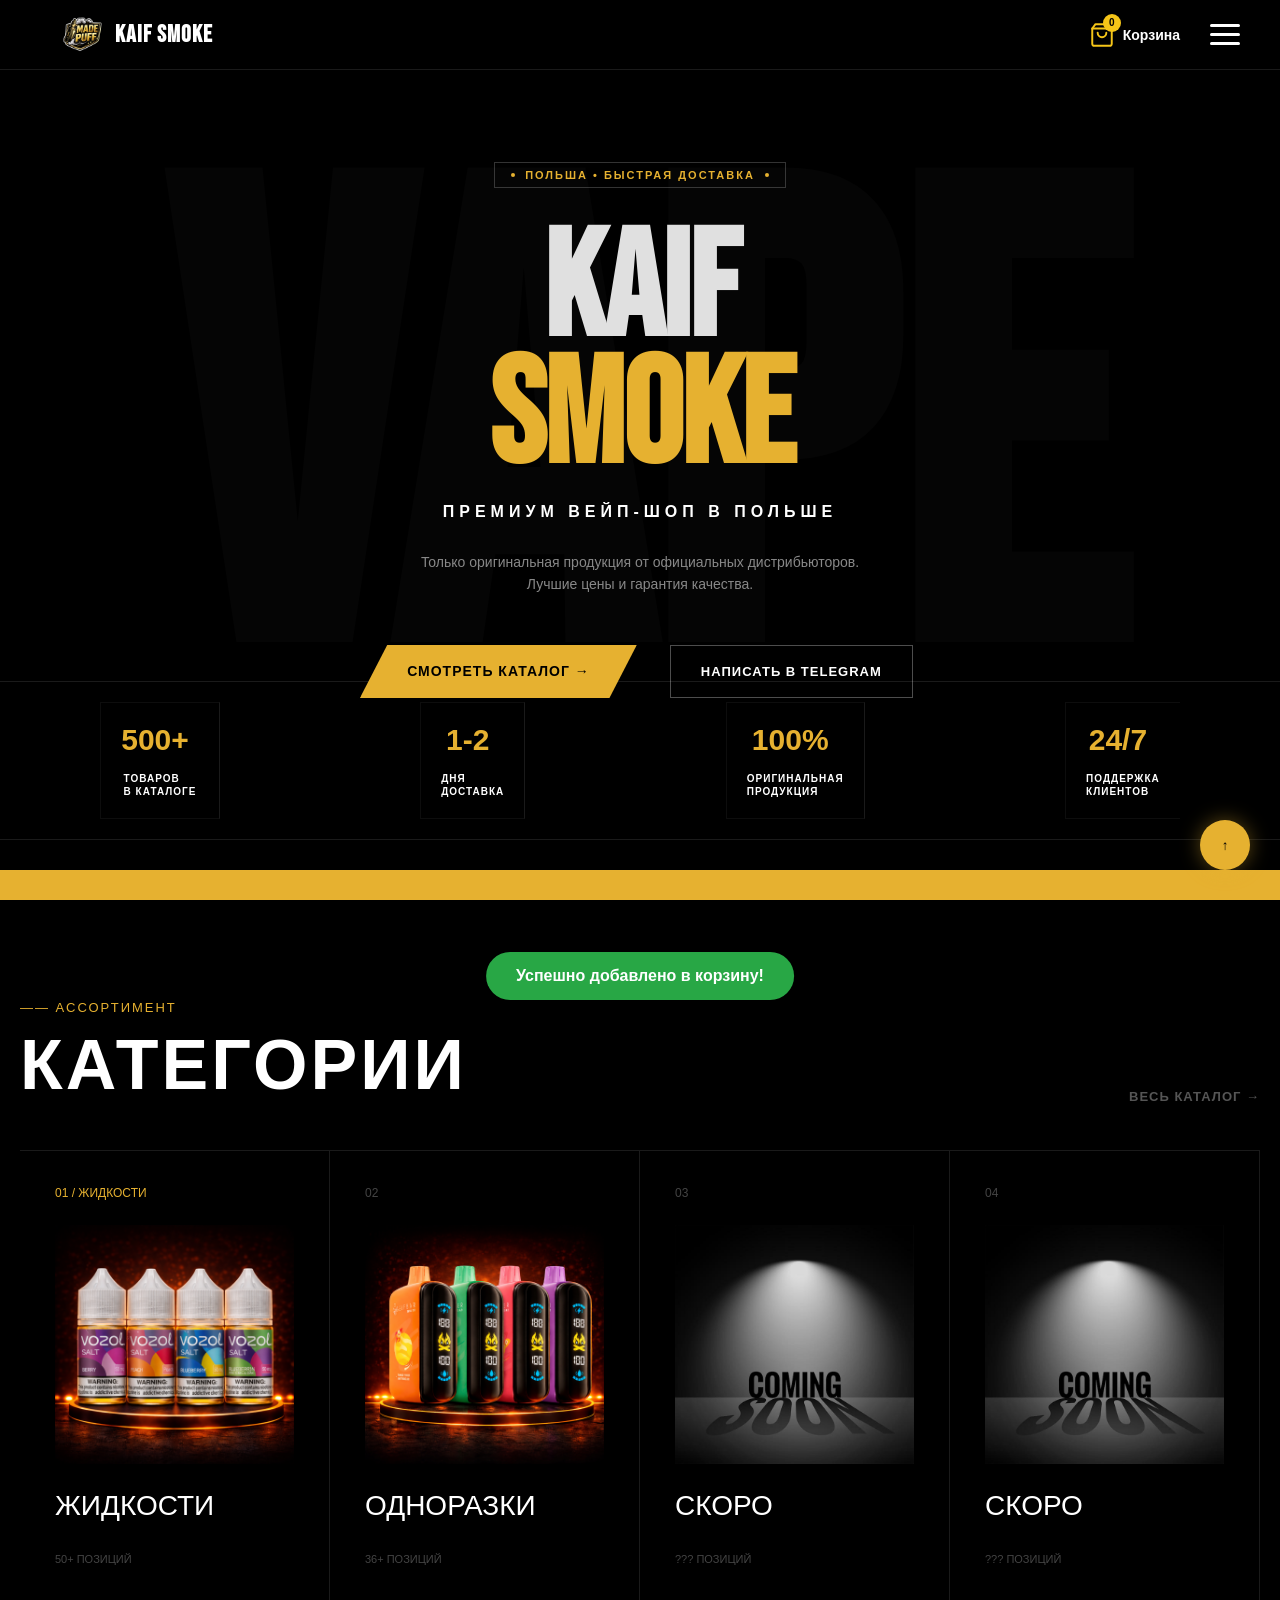
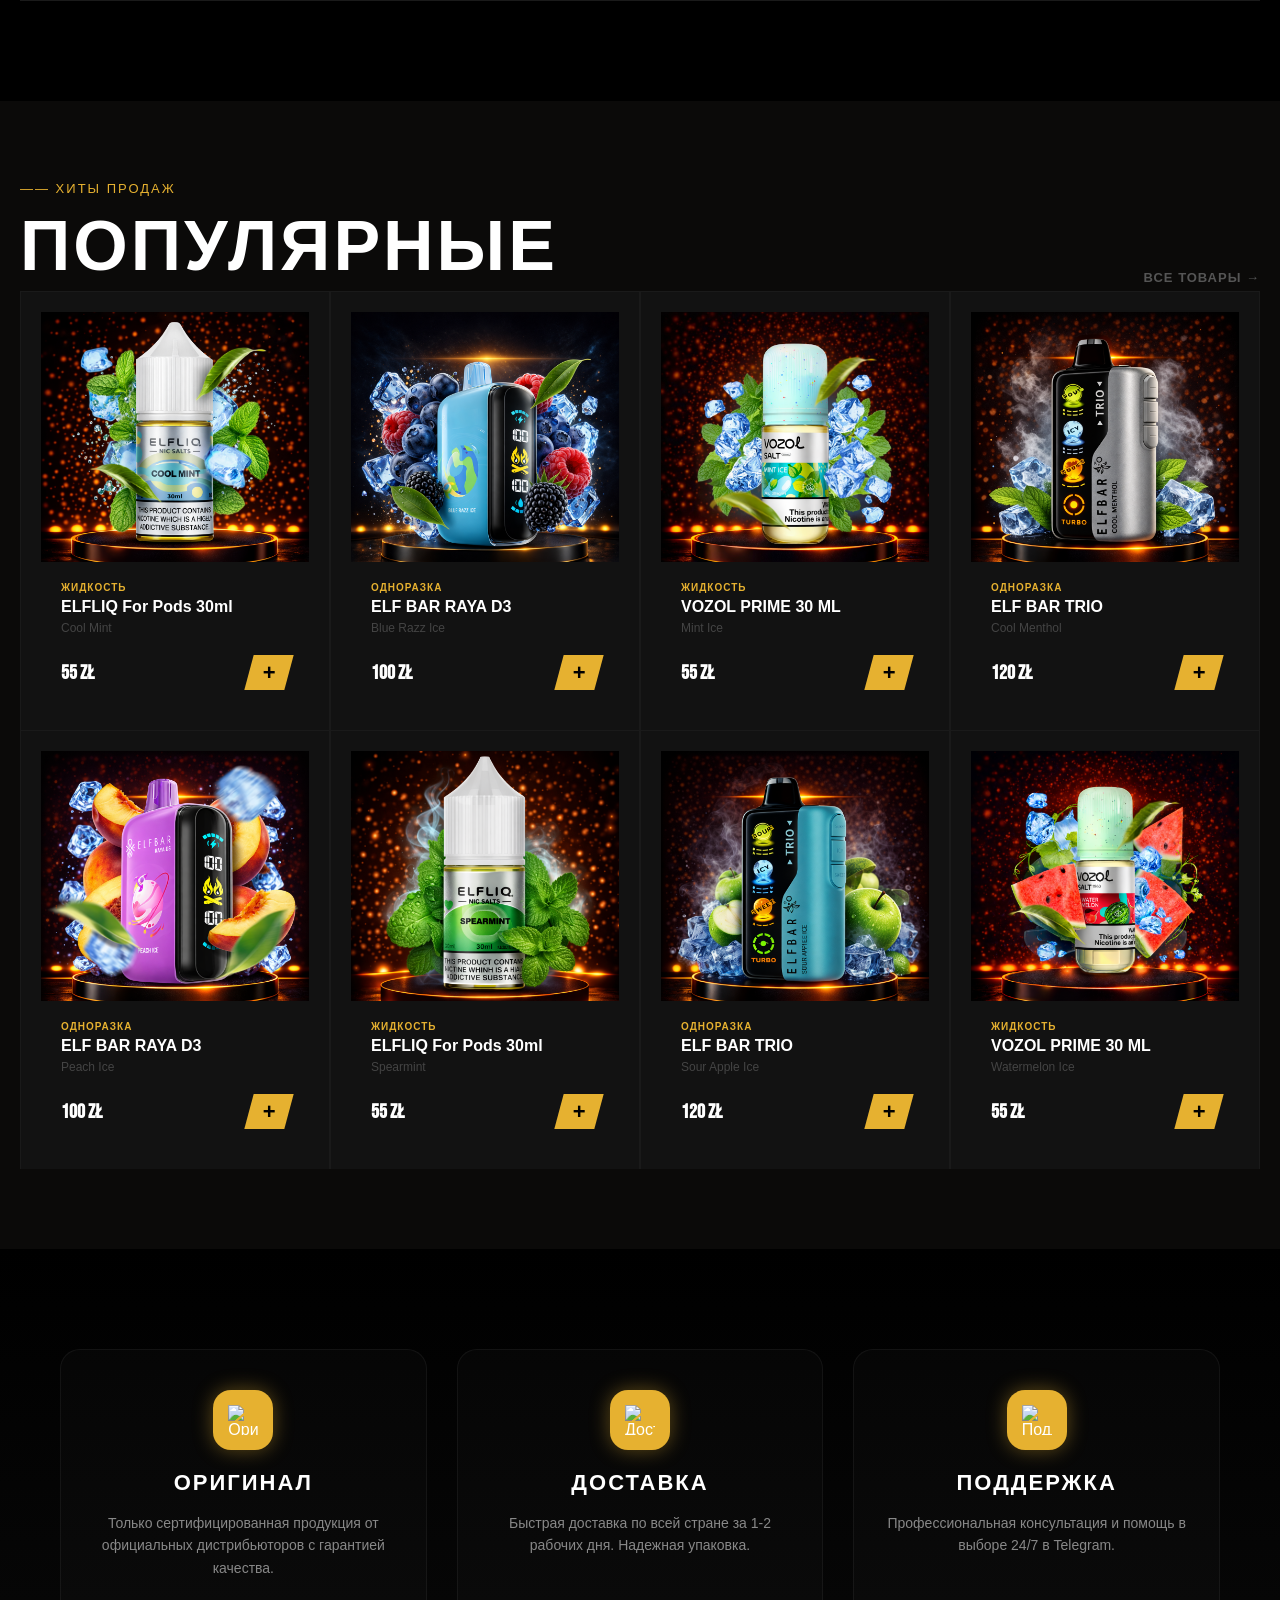
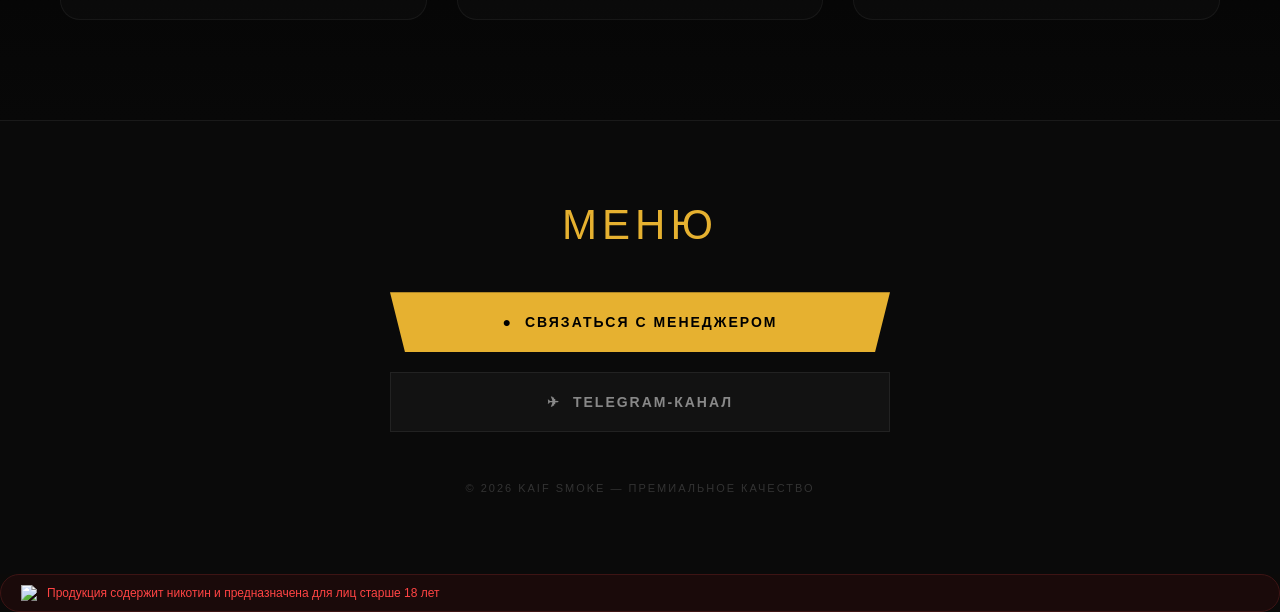
==== index.html @ 79ed8868 "ales" ====
<!DOCTYPE html>
<html lang="ru">
<head>
<meta charset="UTF-8">
<meta name="viewport" content="width=device-width, initial-scale=1.0">
<title>Vape Premium</title>
<link rel="stylesheet" href="style.css">
<link href="https://fonts.googleapis.com/css2?family=Montserrat:wght@300;400;600;700&display=swap" rel="stylesheet">
<link href="https://fonts.googleapis.com/css2?family=Bebas+Neue&display=swap" rel="stylesheet">
</head>
<body>

<header class="header fixed-header">
    <div class="header-left">
        <a href="index.html" style="text-decoration: none; display: flex; align-items: center; gap: 10px;">
            <img src="images/IMG_2073.PNG" alt="Logo" class="main-logo-img">
            <div class="logo-text" style="color: white;">KAIF SMOKE</div>
        </a>
    </div>
    
    <nav class="header-nav">

        
        <div class="header-right-actions">
            <a href="cart.html" class="cart-container-link">
                <img src="https://img.icons8.com/material-outlined/50/000000/shopping-bag--v1.png" alt="Корзина" class="header-cart-icon">
                <div id="cart-counter" class="cart-badge">0</div>
            </a>


            </div>

            <div class="burger-menu" onclick="toggleMenu()">
                <span></span><span></span><span></span>
            </div>
        </div>
    </nav>
</header>

<div id="toast" class="toast-success">Успешно добавлено в корзину!</div>
<div id="side-menu" class="side-menu">
    <div class="menu-header">
        <span class="menu-title">МЕНЮ</span>
        <button class="close-btn" onclick="toggleMenu()">&times;</button>
    </div>
    
<div class="menu-items">
<a href="delivery.html" class="menu-link">
        <span class="emoji">🚚</span> Доставка
    </a>
<a href="payment.html" class="menu-link">
        <span class="emoji">💳</span> Оплата
    </a>
    
    <a href="https://t.me/managerelfbarow" class="menu-link">
        <span class="emoji">💬</span> Связаться с менеджером
    </a>
    
    <a href="https://t.me/managerelfbarow" class="menu-link">
        <span class="emoji">✈️</span> Telegram-канал
    </a>
</div>


</div>
<div id="overlay" class="overlay" onclick="toggleMenu()"></div>



<section class="hero-premium">
    <div class="hero-bg-text">VAPE</div>

    <div class="container hero-content">
        
        <div class="hero-top-badge">
            <span class="dot"></span> ПОЛЬША • БЫСТРАЯ ДОСТАВКА <span class="dot"></span>
        </div>

        <h1 class="hero-title">
            <span class="text-white">KAIF</span><br>
            <span class="text-yellow">SMOKE</span>
        </h1>

        <p class="hero-subtitle">ПРЕМИУМ ВЕЙП-ШОП В ПОЛЬШЕ</p>
        
        <p class="hero-description">
            Только оригинальная продукция от официальных дистрибьюторов.<br>
            Лучшие цены и гарантия качества.
        </p>

        <div class="hero-btns">
            <a href="catalog.html" class="btn-skew-yellow">
                <span class="btn-text">СМОТРЕТЬ КАТАЛОГ →</span>
            </a>
            
            <a href="https://t.me/managerelfbarow" class="btn-outline-white">
                <span class="icon-tg"></span> НАПИСАТЬ В TELEGRAM
            </a>
        </div>
    </div>

    <div class="hero-info-bar">
        <div class="info-item">
            <span class="info-num">500+</span>
            <span class="info-text">ТОВАРОВ<br>В КАТАЛОГЕ</span>
        </div>
        <div class="info-item">
            <span class="info-num">1-2</span>
            <span class="info-text">ДНЯ<br>ДОСТАВКА</span>
        </div>
        <div class="info-item">
            <span class="info-num">100%</span>
            <span class="info-text">ОРИГИНАЛЬНАЯ<br>ПРОДУКЦИЯ</span>
        </div>
        <div class="info-item">
            <span class="info-num">24/7</span>
            <span class="info-text">ПОДДЕРЖКА<br>КЛИЕНТОВ</span>
        </div>
    </div>

    <div class="marquee-ticker">
        <div class="marquee-content">
            ✦ ELF BAR Raya D3 100 zł 5% ✦ ELFLIQ ✦ ЖИДКОСТИ ✦ ГАРАНТИЯ КАЧЕСТВА ✦ KAIFSMOKE.COM ✦ БЫСТРАЯ ДОСТАВКА ✦ ОРИГИНАЛ ✦ ELF BAR Trio 120 zł 5% ✦ Vozol Prime ✦ ЖИДКОСТИ ✦ ГАРАНТИЯ КАЧЕСТВА ✦ KAIFSMOKE.COM ✦ БЫСТРАЯ ДОСТАВКА ✦ ОРИГИНАЛ 
        </div>
    </div>
</section>
<section class="minimal-categories" id="catalog">
        <div class="container">
            <div class="categories-header">
                <div class="accent-line">—— АССОРТИМЕНТ</div>
                <div class="header-main-row">
                    <h2 class="giant-title">КАТЕГОРИИ</h2>
                    <a href="catalog.html" class="view-all-btn">ВЕСЬ КАТАЛОГ <span class="arrow">→</span></a>
                </div>
            </div>

            <div class="categories-flex">
                <a href="catalog.html?cat=liquid" class="cat-item">
        <div class="cat-number">01 / ЖИДКОСТИ</div>
        <div class="cat-arrow">↗</div>
        <img src="images/ChatGPT Image 12 апр. 2026 г., 01_29_59.png" alt="">
        <div class="cat-name">ЖИДКОСТИ</div>
        <div class="cat-count">50+ ПОЗИЦИЙ</div>
    </a>

               <a href="catalog.html?cat=disposable" class="cat-item">
        <div class="cat-number">02</div>
        <div class="cat-arrow">↗</div>
        <img src="images/b7bd7509-a5f6-4870-893b-37331216d05d.png" alt="">
        <div class="cat-name">ОДНОРАЗКИ</div>
        <div class="cat-count">36+ ПОЗИЦИЙ</div>
    </a>

                <a href="catalog.html" class="cat-item">
                    <div class="cat-number">03</div>
                    <div class="cat-arrow">↗</div>
                    <img src="images/92184a471672bcd65d46557674d14206.jpg" alt="">
                    <div class="cat-name">СКОРО</div>
                    <div class="cat-count">??? ПОЗИЦИЙ</div>
                </a>

                <a href="catalog.html" class="cat-item">
                    <div class="cat-number">04</div>
                    <div class="cat-arrow">↗</div>
                    <img src="images/92184a471672bcd65d46557674d14206.jpg" alt="">
                    <div class="cat-name">СКОРО</div>
                    <div class="cat-count">??? ПОЗИЦИЙ</div>
                </a>

            </div>
        </div>
    </section>


<section class="popular-products">
    <div class="container">
        <div class="popular-header">
            <div class="accent-line">—— ХИТЫ ПРОДАЖ</div>
            <div class="header-main-row">
                <h2 class="giant-title">ПОПУЛЯРНЫЕ</h2>
                <a href="catalog.html" class="view-all-btn">ВСЕ ТОВАРЫ <span class="arrow">→</span></a>
            </div>
        </div>

        <div class="products-grid-8">
            
            
    <div class="product-card" onclick="addToCart('ELFLIQ For Pods 30ml', 55, 'img/prod1.png')">
        <div class="product-image-box">
            <img src="images/file_00000000ecfc720a804c80a40dc00cf3.png" alt="Product" class="main-img">
        </div>
        <div class="product-info">
            <div class="prod-category">ЖИДКОСТЬ</div>
            <h3 class="prod-title">ELFLIQ For Pods 30ml</h3>
            <p class="prod-desc">Cool Mint</p>
            <div class="prod-footer">
                <span class="prod-price">55 zł</span>
                <button class="add-to-cart-skew"><span class="plus-text">+</span></button>
            </div>
        </div>
    </div>

    <div class="product-card" onclick="addToCart('ELF BAR RAYA D3 ', 100, 'img/prod2.png')">
        <div class="product-image-box">
            <img src="images/BLUERAZE ICE.png" alt="Product" class="main-img">
        </div>
        <div class="product-info">
            <div class="prod-category">ОДНОРАЗКА</div>
            <h3 class="prod-title">ELF BAR RAYA D3 </h3>
            <p class="prod-desc">Blue Razz Ice</p>
            <div class="prod-footer">
                <span class="prod-price">100 zł</span>
                <button class="add-to-cart-skew"><span class="plus-text">+</span></button>
            </div>
        </div>
    </div>

    <div class="product-card" onclick="addToCart('VOZOL PRIME 30 ML ', 55, 'img/prod3.png')">
        <div class="product-image-box">
            <img src="images/file_0000000091387243a52bd40a7aa5d4d0.png" alt="Product" class="main-img">
        </div>
        <div class="product-info">
            <div class="prod-category">ЖИДКОСТЬ</div>
            <h3 class="prod-title">VOZOL PRIME 30 ML </h3>
            <p class="prod-desc">Mint Ice</p>
            <div class="prod-footer">
                <span class="prod-price">55 zł</span>
                <button class="add-to-cart-skew"><span class="plus-text">+</span></button>
            </div>
        </div>
    </div>

    <div class="product-card" onclick="addToCart('ELF BAR TRIO', 120, 'img/prod4.png')">
        <div class="product-image-box">
            <img src="images/ChatGPT Image 10 апр. 2026 г., 06_58_45.png" alt="Product" class="main-img">
        </div>
        <div class="product-info">
            <div class="prod-category">ОДНОРАЗКА</div>
            <h3 class="prod-title">ELF BAR TRIO</h3>
            <p class="prod-desc">Cool Menthol</p>
            <div class="prod-footer">
                <span class="prod-price">120 zł</span>
                <button class="add-to-cart-skew"><span class="plus-text">+</span></button>
            </div>
        </div>
    </div>

    <div class="product-card" onclick="addToCart('ELF BAR RAYA D3', 100, 'img')">
        <div class="product-image-box">
            <img src="images/peach ice.png" alt="Product" class="main-img">
        </div>
        <div class="product-info">
            <div class="prod-category">ОДНОРАЗКА</div>
            <h3 class="prod-title">ELF BAR RAYA D3</h3>
            <p class="prod-desc">Peach Ice</p>
            <div class="prod-footer">
                <span class="prod-price">100 zł</span>
                <button class="add-to-cart-skew"><span class="plus-text">+</span></button>
            </div>
        </div>
    </div>

    <div class="product-card" onclick="addToCart('ELFLIQ For Pods 30ml', 55, 'img/prod6.png')">
        <div class="product-image-box">
            <img src="images/file_000000002ec072438e3487582908a69b.png" alt="Product" class="main-img">
        </div>
        <div class="product-info">
            <div class="prod-category">ЖИДКОСТЬ</div>
            <h3 class="prod-title">ELFLIQ For Pods 30ml</h3>
            <p class="prod-desc">Spearmint</p>
            <div class="prod-footer">
                <span class="prod-price">55 zł</span>
                <button class="add-to-cart-skew"><span class="plus-text">+</span></button>
            </div>
        </div>
    </div>

    <div class="product-card" onclick="addToCart('ELF BAR TRIO', 120, 'img/prod7.png')">
        <div class="product-image-box">
            <img src="images/ff73da41-6d8c-43e6-ab27-fe0989bae0ce.png" alt="Product" class="main-img">
        </div>
        <div class="product-info">
            <div class="prod-category">ОДНОРАЗКА</div>
            <h3 class="prod-title">ELF BAR TRIO</h3>
            <p class="prod-desc">Sour Apple Ice</p>
            <div class="prod-footer">
                <span class="prod-price">120 zł</span>
                <button class="add-to-cart-skew"><span class="plus-text">+</span></button>
            </div>
        </div>
    </div>

    <div class="product-card" onclick="addToCart('VOZOL PRIME 30 ML ', 55, 'img/prod8.png')">
        <div class="product-image-box">
            <img src="images/file_00000000461c720a8297ac05719128ac.png" alt="Product" class="main-img">
        </div>
        <div class="product-info">
            <div class="prod-category">ЖИДКОСТЬ</div>
            <h3 class="prod-title">VOZOL PRIME 30 ML </h3>
            <p class="prod-desc">Watermelon Ice</p>
            <div class="prod-footer">
                <span class="prod-price">55 zł</span>
                <button class="add-to-cart-skew"><span class="plus-text">+</span></button>
            </div>
        </div>
    </div>
</div>

        </div>
    </div>
</section>


<section class="features">
    <div class="feature-card">
        <div class="feature-icon icon-pink">
            <img src="https://img.icons8.com/ios-filled/50/ffffff/checkmark--v1.png" alt="Оригинал">
        </div>
        <h3>ОРИГИНАЛ</h3>
        <p>Только сертифицированная продукция от официальных дистрибьюторов с гарантией качества.</p>
    </div>

    <div class="feature-card">
        <div class="feature-icon icon-blue">
            <img src="https://img.icons8.com/ios-filled/50/ffffff/delivery.png" alt="Доставка">
        </div>
        <h3>ДОСТАВКА</h3>
        <p>Быстрая доставка по всей стране за 1-2 рабочих дня. Надежная упаковка.</p>
    </div>

    <div class="feature-card">
        <div class="feature-icon icon-green">
            <img src="https://img.icons8.com/ios-filled/50/ffffff/chat--v1.png" alt="Поддержка">
        </div>
        <h3>ПОДДЕРЖКА</h3>
        <p>Профессиональная консультация и помощь в выборе 24/7 в Telegram.</p>
    </div>
</section>

<section class="full-menu-section">
    <div class="menu-wide-container">
        <div class="menu-wide-header">
            <span class="menu-wide-label">МЕНЮ</span>
        </div>
        
        <div class="menu-wide-content">
            <a href="https://t.me/managerelfbarow" class="menu-wide-btn primary-gold">
                <span class="dot">●</span> СВЯЗАТЬСЯ С МЕНЕДЖЕРОМ
            </a>
            
            <a href="https://t.me/managerelfbarow" class="menu-wide-btn outline-gray">
                <span class="arrow">✈</span> TELEGRAM-КАНАЛ
            </a>
        </div>
        
        <div class="menu-wide-footer">
            <p>© 2026 KAIF SMOKE — ПРЕМИАЛЬНОЕ КАЧЕСТВО</p>
        </div>
    </div>
</section>

    <div class="footer-bottom">
        <div class="age-limit">
            <img src="https://img.icons8.com/ios-filled/20/ffffff/18-plus.png">
            Продукция содержит никотин и предназначена для лиц старше 18 лет
        </div>
    </div>


<button class="scroll-top" onclick="window.scrollTo({top: 0, behavior: 'smooth'})">↑</button>

<script src="script.js"></script>
</body>
</html>
---- style.css ----
/* --- ГЛОБАЛЬНЫЙ МОБИЛЬНЫЙ ФИКС (ЧТОБЫ НЕ ВЫЛАЗИЛО) --- */
@media (max-width: 768px) {
    /* 1. Убираем горизонтальный скролл у всей страницы */
    html, body {
        width: 100vw;
        overflow-x: hidden;
        position: relative;
    }

    /* 2. Сетки: Популярные и Категории — строго 2 в ряд */
    .products-grid-8, 
    .popular-grid, 
    .grid-4, 
    .categories-flex {
        display: grid !important;
        grid-template-columns: repeat(2, 1fr) !important; /* Ровно 2 колонки */
        gap: 8px !important; /* Маленький зазор, чтобы не распирало */
        width: 100% !important;
        padding: 10px !important;
        margin: 0 !important;
        box-sizing: border-box !important;
    }

    /* 3. Карточки товаров и категорий */
    .product-card, .popular-card, .card, .cat-item {
        width: 100% !important;
        min-width: 0 !important; /* Убираем то, что выталкивало вправо */
        margin: 0 !important;
        height: auto !important; /* Для товаров высота по контенту */
    }

    /* Фикс высоты категорий для 2х2 */
    .cat-item {
        height: 220px !important; 
        border-right: 1px solid #1a1a1a !important;
    }

    /* 4. Заголовки (KAIF SMOKE и другие) */
    .hero-title, .kaifsmoke-title {
        font-size: 50px !important; /* Уменьшаем, чтобы не ломало экран */
        letter-spacing: -1px !important;
        line-height: 1 !important;
        width: 100% !important;
        padding: 0 10px !important;
    }

    .giant-title {
        font-size: 36px !important;
        text-align: center;
        width: 100%;
    }

    /* 5. Убираем лишние отступы у контейнеров */
    .container, .catalog-layout, .main-content {
        padding-left: 10px !important;
        padding-right: 10px !important;
        width: 100% !important;
    }

    /* 6. Инфо-панель в Hero (цифры 100% и т.д.) */
    .hero-info-bar {
        grid-template-columns: repeat(2, 1fr) !important;
        position: relative !important;
        bottom: 0 !important;
        margin-top: 20px !important;
    }

    /* Скрываем описание на мобилках, чтобы сэкономить место */
    .prod-desc, .hero-description {
        display: none !important;
    }
}

@import url('https://fonts.googleapis.com/css2?family=Bebas+Neue&family=Montserrat:wght@400;700;900&display=swap');
* { margin: 0; padding: 0; box-sizing: border-box; }
body { background: black; color: #fff; font-family: 'Montserrat', sans-serif; overflow-x: hidden; }
@import url('https://fonts.googleapis.com/css2?family=Bebas+Neue&family=Montserrat:wght@400;700;900&display=swap');

* { margin: 0; padding: 0; box-sizing: border-box; }

body { 
    background: black; 
    color: #fff; 
    font-family: 'Montserrat', sans-serif; 
    overflow-x: hidden; /* Защита от горизонтального скролла */
    padding-top: 70px; 
}

/* --- ШАПКА (ИДЕАЛЬНОЕ ВЫРАВНИВАНИЕ ПРАВОЙ ЧАСТИ) --- */
.header.fixed-header {
    position: fixed !important;
    top: 0; left: 0; width: 100%; height: 70px;
    display: flex; 
    justify-content: space-between; /* Лого слева, всё остальное справа */
    align-items: center;
    padding: 0 20px; 
    background: rgba(0, 0, 0, 0.95);
    border-bottom: 1px solid rgba(255, 255, 255, 0.1);
    z-index: 9999;
}

.header-left { display: flex; align-items: center; gap: 12px; }
.main-logo-img { width: 40px; height: 40px; border-radius: 8px; object-fit: cover; }
.logo-text { font-size: 20px; font-weight: 900; font-family: 'Bebas Neue', sans-serif; letter-spacing: 1px; }

/* Обертка для всей правой части (Каталог + Действия) */
.header-right-wrap {
    display: flex;
    align-items: center;
    gap: 30px; /* Расстояние между "Каталог" и блоком корзины/бургера */
}

.nav-item {
    color: #fff; text-decoration: none; font-weight: 700; font-size: 16px; transition: 0.3s;
}
.nav-item:hover { color: #e6b130; }

/* Блок действий: Корзина и Бургер */
.header-right-actions {
    display: flex;
    align-items: center;
    gap: 20px; /* Расстояние между корзиной и бургером */
}

.cart-container-link { position: relative; display: flex; align-items: center; }
.header-cart-icon { width: 28px; filter: invert(1); } /* Делает иконку белой */

.cart-badge {
    position: absolute; top: -5px; right: -8px;
    background: #e6b130; color: #000;
    font-size: 10px; font-weight: 900;
    width: 17px; height: 17px; border-radius: 50%;
    display: flex; justify-content: center; align-items: center;
}

.burger-menu { cursor: pointer; display: flex; flex-direction: column; gap: 5px; }
.burger-menu span { display: block; width: 25px; height: 2px; background: #fff; }

/* --- ГЛАВНЫЙ ЭКРАН (ПК: ИДЕАЛЬНЫЙ ЦЕНТР) --- */
.hero-premium {
    min-height: calc(100vh - 70px);
    display: flex; 
    flex-direction: column; 
    justify-content: center; /* Центр по вертикали */
    align-items: center;     /* Центр по горизонтали */
    text-align: center;
    position: relative;
    padding: 40px 20px;
    width: 100%;
}

.hero-bg-text {
    position: absolute;
    top: 50%; left: 50%; transform: translate(-50%, -50%);
    font-family: 'Bebas Neue', sans-serif;
    font-size: 40vw;
    color: rgba(255, 255, 255, 0.02);
    font-weight: 900;
    z-index: 0;
    pointer-events: none;
}

.hero-content {
    position: relative;
    z-index: 2;
    width: 100%;
    max-width: 800px; /* Ограничиваем ширину контента на ПК */
    display: flex;
    flex-direction: column;
    align-items: center; /* Центрируем элементы внутри контента */
}

.hero-top-badge {
    display: inline-flex; align-items: center; gap: 8px;
    border: 1px solid rgba(255, 255, 255, 0.2);
    color: #e6b130; padding: 6px 15px;
    font-size: 10px; font-weight: 700; letter-spacing: 2px;
    margin-bottom: 25px;
}

.hero-title {
    font-family: 'Bebas Neue', sans-serif;
    font-size: clamp(80px, 15vw, 160px); /* Адаптивный размер */
    line-height: 0.85; margin-bottom: 20px;
}
.text-white { color: #fff; }
.text-yellow { color: #e6b130; }

.hero-subtitle {
    font-size: 14px; letter-spacing: 4px; color: #fff;
    margin-bottom: 15px; font-weight: 700;
}

.hero-description {
    font-size: 14px; color: #888; line-height: 1.6;
    margin-bottom: 40px;
    max-width: 500px; /* Ограничение описания */
}

/* КНОПКИ */
.hero-btns {
    display: flex;
    flex-direction: column; /* На мобилке в столбик */
    gap: 15px;
    width: 100%;
    max-width: 320px; /* Ограничение ширины кнопок на мобилке */
}

.btn-skew-yellow {
    background: #e6b130; color: #000; text-decoration: none;
    font-weight: 900; font-size: 14px;
    padding: 20px; display: block;
    clip-path: polygon(5% 0%, 100% 0%, 95% 100%, 0% 100%); /* Четкий скос */
}

.btn-outline-white {
    border: 1px solid rgba(255, 255, 255, 0.3);
    color: #fff; text-decoration: none;
    font-weight: 700; font-size: 13px;
    padding: 18px; display: block;
}

/* --- ИНФО-БАР (НИЗ: ПК И МОБИЛКА) --- */
.hero-info-bar {
    width: 100%;
    display: grid;
    grid-template-columns: 1fr 1fr; /* 2 колонки на мобилке */
    border-top: 1px solid rgba(255, 255, 255, 0.1);
    background: rgba(0,0,0,0.5);
    margin-top: auto; /* Прижимаем к низу Hero-секции */
}

.info-item {
    padding: 20px 10px;
    border: 0.5px solid rgba(255, 255, 255, 0.05);
    display: flex; flex-direction: column; align-items: center; text-align: center;
}

.info-num { font-size: 28px; font-weight: 900; color: #e6b130; }
.info-text { font-size: 9px; color: #fff; font-weight: 600; text-transform: uppercase; }

/* БЕГУЩАЯ СТРОКА */
.marquee-ticker {
    width: 100%; background: #e6b130; color: #000;
    padding: 10px 0; font-weight: 900; font-size: 11px;
    overflow: hidden; white-space: nowrap;
}
.marquee-content { display: inline-block; animation: marquee 20s linear infinite; }
@keyframes marquee { from { transform: translateX(0); } to { transform: translateX(-50%); } }

/* --- ПРАВКИ ДЛЯ КОМПЬЮТЕРА (DESKTOP) --- */
@media (min-width: 769px) {
    .header.fixed-header { padding: 0 40px; }
    
    .hero-btns {
        flex-direction: row; /* Кнопки в ряд */
        max-width: none;
        justify-content: center;
    }
    .btn-skew-yellow, .btn-outline-white { width: auto; padding: 18px 45px; }

    .hero-info-bar {
        grid-template-columns: repeat(4, 1fr); /* 4 колонки в ряд */
        position: absolute; bottom: 40px; /* Прижимаем к бегущей строке */
    }
    .desktop-only { display: block; }
}

@media (max-width: 768px) {
    /* Контейнер для четырех блоков */
    .hero-info-bar {
        display: grid !important;
        /* Делаем ровно две колонки */
        grid-template-columns: 1fr 1fr !important; 
        /* Убираем стандартные флекс-настройки, если были */
        gap: 0 !important; 
        border-top: 1px solid rgba(255, 255, 255, 0.1);
        margin-top: 30px;
    }

    /* Каждый отдельный блок (500+, 1-2 дня и т.д.) */
    .info-item {
        padding: 20px 10px !important;
        display: flex !important;
        flex-direction: row !important; /* Число и текст в одну строку */
        align-items: center !important;
        justify-content: center !important;
        gap: 10px !important;
        border-bottom: 1px solid rgba(255, 255, 255, 0.1);
        box-sizing: border-box;
    }

    /* Вертикальная линия между колонками (только для левых блоков) */
    .info-item:nth-child(odd) {
        border-right: 1px solid rgba(255, 255, 255, 0.1);
    }

    /* Настройка шрифтов, чтобы всё влезло в 2 колонки */
    .info-num {
        font-size: 22px !important;
        font-weight: 800 !important;
        color: #e6b130; /* Твой золотой цвет */
    }

    .info-text {
        font-size: 9px !important;
        line-height: 1.1 !important;
        text-align: left !important;
        color: #fff;
        text-transform: uppercase;
    }

    /* 2. ТЕКСТ ПОД ЗАГОЛОВКОМ (Премиум...) */
    .hero-subtitle {
        font-size: 13px !important;
        letter-spacing: 2px !important;
        margin-bottom: 10px !important;
        text-align: center !important;
    }

    .hero-description {
        display: block !important;
        font-size: 11px !important;
        line-height: 1.4 !important;
        max-width: 290px !important;
        margin: 0 auto 30px auto !important;
        text-align: center !important;
        color: rgba(255, 255, 255, 0.7) !important;
    }

    /* 3. КНОПКИ: ОДИНАКОВЫЕ И НАКЛОННЫЕ */
    .hero-btns {
        display: flex !important;
        flex-direction: column !important; /* Друг под другом */
        align-items: center !important;
        gap: 15px !important;
        width: 100% !important;
    }

    /* Общий стиль для обеих кнопок, чтобы были один в один */
    .btn-skew-yellow, .btn-outline-white {
        width: 260px !important; /* Одинаковая ширина */
        height: 50px !important; /* Одинаковая высота */
        display: flex !important;
        align-items: center !important;
        justify-content: center !important;
        text-decoration: none !important;
        font-weight: 800 !important;
        font-size: 12px !important;
        text-transform: uppercase !important;
        
        /* ГЛАВНОЕ: НАКЛОН ПО ДИАГОНАЛИ */
        transform: skewX(-15deg) !important; 
        transition: all 0.3s ease !important;
    }

    /* Желтая кнопка */
    .btn-skew-yellow {
        background: #e6b130 !important;
        color: #000 !important;
        border: none !important;
    }

    /* Белая кнопка (Telegram) — теперь такая же наклонная */
    .btn-outline-white {
        background: transparent !important;
        border: 1px solid #fff !important;
        color: #fff !important;
    }

    /* ВЫРАВНИВАЕМ ТЕКСТ (чтобы буквы не были косыми) */
    .btn-text, .btn-outline-white span {
        display: block !important;
        transform: skewX(15deg) !important; /* Обратный наклон */
    }

    /* ЭФФЕКТ ВСПЛЫВАНИЯ (при нажатии/наведении) */
    .btn-skew-yellow:hover, .btn-skew-yellow:active,
    .btn-outline-white:hover, .btn-outline-white:active {
        transform: skewX(-15deg) translateY(-5px) !important; /* Всплывает вверх */
        filter: brightness(1.1) !important;
    }

}





.cart-wrapper {
    position: relative;
    padding: 10px; /* Увеличиваем зону, чтобы мышка не "теряла" корзину */
}

.cart-popup {
    position: absolute;
    top: 100%; /* Прямо под иконкой */
    right: 0;
    width: 320px;
    background: #0a0a0a !important;
    border: 1px solid #222;
    border-top: 3px solid #e6b130 !important;
    padding: 20px;
    display: none; /* Скрыто по умолчанию */
    z-index: 999999;
    box-shadow: 0 15px 50px rgba(0,0,0,0.9);
}

/* Класс, который добавляет JS */
.cart-popup.visible {
    display: block !important;
}

.cart-main-title { color: #fff; font-weight: bold; }
.cart-count-text { color: #555; font-size: 12px; margin-left: 10px; }

.btn-clear {
    background: transparent;
    border: 1px solid #333;
    color: #666;
    padding: 4px 10px;
    cursor: pointer;
    font-size: 10px;
    font-weight: bold;
}

.btn-clear:hover {
    color: #ff4444;
    border-color: #ff4444;
}

/* --- МОБИЛЬНОЕ МЕНЮ: ЭФФЕКТ ПРОЕКТОРА --- */
.side-menu {
    position: fixed;
    top: 0;
    right: -100%;
    width: 300px;
    height: 100%;
    /* Жестко задаем радиальный желтоватый градиент (эффект света в темноте) */
    background: radial-gradient(circle at center, #2b2200 0%, #000000 100%) !important;
    z-index: 100000;
    transition: all 0.5s cubic-bezier(0.4, 0, 0.2, 1);
    padding: 40px 20px;
    display: flex;
    flex-direction: column;
    border-left: 1px solid rgba(230, 177, 48, 0.3);
}

.side-menu.active {
    right: 0;
}

/* --- ПУНКТЫ МЕНЮ: ПОЛНАЯ ПОДСВЕТКА --- */
.menu-link {
    color: #fff;
    padding: 15px 20px;
    margin-bottom: 5px;
    border-radius: 12px;
    display: flex;
    align-items: center;
    gap: 15px;
    text-decoration: none;
    transition: all 0.3s ease;
    cursor: pointer;
}

/* При наведении: фон становится золотым, текст черным */
.menu-link:hover {
    background: #e6b130 !important; /* Полностью желтый фон */
    color: #000 !important;        /* Черный текст для контраста */
    transform: translateX(10px);   /* Сдвиг вправо */
    box-shadow: 0 5px 15px rgba(230, 177, 48, 0.4);
}

/* Изменяем цвет текста внутри ссылки при наведении, если он там есть */
.menu-link:hover .emoji {
    filter: brightness(0); /* Эмодзи тоже подстраивается под черный текст */
}

/* --- КНОПКИ ВНИЗУ: ЭФФЕКТ ВСПЛЫТИЯ --- */
.menu-footer {
    margin-top: auto;
    display: flex;
    flex-direction: column;
    gap: 12px;
}

.btn-manager, .btn-tg {
    width: 100%;
    height: 60px;
    border-radius: 15px;
    font-weight: 900;
    text-transform: uppercase;
    display: flex;
    align-items: center;
    justify-content: center;
    gap: 10px;
    transition: all 0.4s cubic-bezier(0.175, 0.885, 0.32, 1.275);
    border: none;
    cursor: pointer;
}

/* Желтая кнопка "Связаться" */
.btn-manager {
    background: #e6b130;
    color: #000;
}

.btn-manager:hover {
    transform: translateY(-8px) scale(1.02); /* Всплывает выше и чуть увеличивается */
    background: #ffcc00;
    box-shadow: 0 10px 25px rgba(230, 177, 48, 0.6);
}

/* Синяя кнопка "Telegram" */
.btn-tg {
    background: #1a2533;
    color: #fff;
    border: 1px solid rgba(255,255,255,0.1);
}

.btn-tg:hover {
    transform: translateY(-8px) scale(1.02);
    background: #253547;
    border-color: #e6b130;
    box-shadow: 0 10px 25px rgba(0, 0, 0, 0.5);
}

/* --- ТЕМНЫЙ ФОН (OVERLAY) --- */
.overlay {
    backdrop-filter: blur(8px); /* Сильное размытие сайта сзади */
    background: rgba(0, 0, 0, 0.7);
}

.header .logo { font-family: 'Bebas Neue', sans-serif; font-size: 24px; letter-spacing: 1px; color: #fff; }
.header nav { display: flex; align-items: center; }
.header a { color: #fff; margin-left: 20px; text-decoration: none; font-weight: 600; transition: .3s; }
.header a:hover { color: #e6b130; }

/* УБИРАЕМ ЛИШНЮЮ ЖЕЛТИЗНУ ИЗ ШАПКИ */
.header {
    position: fixed; top: 0; left: 0; width: 100%;
    display: flex; justify-content: space-between; align-items: center;
    padding: 10px 40px; background: rgba(0, 0, 0, 0.95);
    border-bottom: 1px solid rgba(255,255,255,0.1); 
    z-index: 2000;
    box-shadow: none; /* Убираем свечение, если оно было */
}

.header-left { display: flex; align-items: center; gap: 15px; }
.main-logo-img { width: 40px; height: 40px; border-radius: 8px; }
.logo-text { font-weight: 900; font-size: 22px; }

/* СЧЕТЧИК НА КОРЗИНЕ */
.cart-container-link { position: relative; display: flex; align-items: center; text-decoration: none; }
.header-cart-icon { width: 30px; filter: invert(1); transition: 0.3s; }
.header-cart-icon:hover { opacity: 0.7; }

.cart-badge {
    position: absolute; top: -5px; right: -8px;
    background: #e6b130; color: #000;
    font-size: 11px; font-weight: 900;
    width: 18px; height: 18px; border-radius: 50%;
    display: flex; justify-content: center; align-items: center;
}

/* УВЕДОМЛЕНИЕ */
.toast-success {
    position: fixed; bottom: -100px; left: 50%; transform: translateX(-50%);
    background: #28a745; color: #fff; padding: 15px 30px; border-radius: 50px;
    font-weight: 700; transition: 0.5s cubic-bezier(0.18, 0.89, 0.32, 1.28); z-index: 3000;
}
.toast-success.show { bottom: 40px; }

/* КАРТОЧКИ ТОВАРА */
.products-grid-8 { display: grid; grid-template-columns: repeat(4, 1fr); gap: 1px; background: #1a1a1a; }
.product-card { background: #0b0a09; padding: 20px; cursor: pointer; transition: 0.3s; }
.product-card:hover { background: #111; outline: 1px solid #e6b130; z-index: 5; }

.add-btn-fake { 
    background: #e6b130; color: #000; width: 30px; height: 30px; 
    display: flex; justify-content: center; align-items: center; font-weight: 900;
    transform: skewX(-15deg);
}

.header-left { display: flex; align-items: center; gap: 15px; }
.main-logo-img { width: 45px; height: 45px; border-radius: 10px; object-fit: cover; }
.logo-text { font-size: 24px; font-weight: 900; letter-spacing: 1px; color: #fff; }

.header-nav { display: flex; align-items: center; gap: 30px; }
.nav-item { color: #fff; text-decoration: none; font-weight: 700; font-size: 18px; }
.cart-icon img { width: 30px; filter: invert(1); }

.burger-menu {
    cursor: pointer; display: flex; flex-direction: column; gap: 6px;
}
.burger-menu span {
    display: block; width: 30px; height: 3px; background: #fff; border-radius: 2px;
}

.side-menu {
    position: fixed; top: 0; right: -400px; width: 350px; height: 100%;
    background: linear-gradient(180deg, #1a0033 0%, #0a001a 100%);
    box-shadow: -5px 0 20px rgba(0,0,0,0.5);
    z-index: 3000; transition: 0.4s ease;
    padding: 30px; display: flex; flex-direction: column;
}
.side-menu.active { right: 0; }

.menu-header {
    display: flex !important;
    justify-content: space-between !important;
    align-items: center !important;
    
    /* Добавляем большой отступ сверху, чтобы заголовок не прятался, 
       но УБИРАЕМ ЛЕВЫЙ padding до 0, чтобы слово "МЕНЮ" прижалось к краю */
    padding: 60px 20px 20px 0 !important; /* Левый отступ теперь 0 */
    
    width: 100% !important;
    box-sizing: border-box !important;
    background: transparent !important;
}

.menu-title {
    font-size: 18px !important;
    font-weight: 800 !important;
    text-align: left !important;
    color: #fff;
    margin: 0 !important;
    padding: 0 !important;
}

.close-btn {
    background: none !important;
    border: none !important;
    color: #fff !important;
    font-size: 32px !important; /* Делаем крестик чуть крупнее и заметнее */
    cursor: pointer !important;
    line-height: 1 !important;
}

.menu-link {
    display: flex; align-items: center; gap: 15px;
    color: #fff; font-size: 18px; font-weight: 600;
    padding: 15px 0; border-bottom: 1px solid rgba(255,255,255,0.05);
    cursor: pointer; transition: 0.3s;
}
.menu-link:hover { color: #ff00ea; padding-left: 10px; }
.emoji { font-size: 22px; }

.menu-footer { margin-top: auto; display: flex; flex-direction: column; gap: 15px; }
.btn-manager { background: #e6b130; color: #000; border: none; padding: 15px; border-radius: 12px; font-weight: 800; cursor: pointer; }
.btn-tg { background: #1a2a4d; color: #5bc0de; border: none; padding: 15px; border-radius: 12px; font-weight: 800; cursor: pointer; }

.overlay {
    position: fixed; top: 0; left: 0; width: 100%; height: 100%;
    background: rgba(0,0,0,0.6); display: none; z-index: 2500;
}
.overlay.active { display: block; }

/* ВИДЖЕТ КОРЗИНЫ */
.cart-widget {
    position: fixed;
    top: 30px;
    right: 30px;
    background: #e6b130;
    width: 60px;
    height: 60px;
    display: flex;
    justify-content: center;
    align-items: center;
    border-radius: 50%;
    cursor: pointer;
    z-index: 1000;
    box-shadow: 0 10px 30px rgba(0,0,0,0.5);
}
.cart-icon { font-size: 25px; }
.cart-count {
    position: absolute;
    top: -5px;
    right: -5px;
    background: #fff;
    color: #000;
    font-weight: 900;
    font-size: 14px;
    width: 24px;
    height: 24px;
    border-radius: 50%;
    display: flex;
    justify-content: center;
    align-items: center;
}

/* ЗЕЛЕНОЕ УВЕДОМЛЕНИЕ (TOAST) */
.toast {
    position: fixed;
    bottom: -100px;
    left: 50%;
    transform: translateX(-50%);
    background: #28a745; /* Зеленый цвет */
    color: white;
    padding: 15px 30px;
    border-radius: 50px;
    font-weight: 700;
    transition: 0.5s cubic-bezier(0.18, 0.89, 0.32, 1.28);
    z-index: 2000;
}
.toast.show { bottom: 30px; }

/* МОДАЛЬНОЕ ОКНО КОРЗИНЫ */
.cart-modal {
    display: none;
    position: fixed;
    z-index: 3000;
    left: 0; top: 0; width: 100%; height: 100%;
    background-color: rgba(0,0,0,0.9);
}
.cart-modal-content {
    background-color: #110f0e;
    margin: 5% auto;
    padding: 30px;
    width: 90%;
    max-width: 500px;
    border: 1px solid #e6b130;
    color: #fff;
    position: relative;
}
.close-modal {
    position: absolute;
    right: 20px; top: 10px;
    font-size: 35px; cursor: pointer; color: #e6b130;
}
.cart-item {
    display: flex;
    align-items: center;
    justify-content: space-between;
    padding: 15px 0;
    border-bottom: 1px solid #222;
}
.cart-item img { width: 50px; }
.btn-checkout {
    background: #e6b130;
    border: none;
    width: 100%;
    padding: 15px;
    font-weight: 900;
    margin-top: 20px;
    cursor: pointer;
}

.hero-premium {
    height: 100vh;
    background: #000;
    position: relative;
    display: flex;
    flex-direction: column;
    justify-content: center;
    align-items: center;
    text-align: center;
    overflow: hidden; 
    padding-top: 80px; 
}
.hero-bg-text {
    position: absolute;
    font-family: 'Bebas Neue', sans-serif;
    font-size: 50vw; 
    color: rgba(255, 255, 255, 0.02); 
    font-weight: 900;
    z-index: 1;
    pointer-events: none;
    user-select: none;
}

.hero-content {
    position: relative;
    z-index: 2; 
}

.hero-top-badge {
    display: inline-flex;
    align-items: center;
    gap: 10px;
    border: 1px solid rgba(255, 255, 255, 0.2);
    color: #e6b130;
    padding: 5px 15px;
    font-size: 11px;
    font-weight: 700;
    letter-spacing: 2px;
    margin-bottom: 20px;
}
.hero-top-badge .dot { width: 4px; height: 4px; background: #e6b130; border-radius: 50%; }

.hero-title {
    font-family: 'Bebas Neue', sans-serif;
    font-size: 160px; 
    line-height: 0.8;
    text-transform: uppercase;
    letter-spacing: -4px; 
    margin-bottom: 15px;
}

.text-white { color: #fff; }
.text-yellow { color: #e6b130; }

.hero-subtitle {
    font-size: 16px;
    font-weight: 700;
    letter-spacing: 5px; 
    color: #fff;
    margin-bottom: 30px;
    text-transform: uppercase;
}

.hero-description {
    font-size: 14px;
    color: #888;
    line-height: 1.6;
    margin-bottom: 50px;
    max-width: 600px;
}

.hero-btns {
    display: flex;
    gap: 20px;
    justify-content: center;
    margin-bottom: 80px;
}

.btn-skew-yellow {
    position: relative;
    background: #e6b130;
    color: #000;
    text-decoration: none;
    font-weight: 900;
    font-size: 14px;
    padding: 18px 40px;
    transform: skewX(-15deg); 
    transition: 0.3s;
    display: inline-block;
    border: none;
    cursor: pointer;
}

.btn-skew-yellow .btn-text {
    display: block;
    transform: skewX(15deg); 
    letter-spacing: 1px;
}

.btn-skew-yellow:hover {
    background: #fff;
    transform: skewX(-15deg) translateY(-5px);
}

.btn-outline-white {
    background: transparent;
    border: 1px solid rgba(255, 255, 255, 0.4);
    color: #fff;
    text-decoration: none;
    font-weight: 700;
    font-size: 13px;
    padding: 18px 30px;
    letter-spacing: 1px;
    transition: 0.3s;
}
.btn-outline-white:hover {
    background: rgba(255, 255, 255, 0.1);
    border-color: #fff;
}

.hero-info-bar {
    position: absolute;
    bottom: 50px; 
    width: 100%;
    display: grid;
    grid-template-columns: repeat(4, 1fr);
    border-top: 1px solid rgba(255, 255, 255, 0.1);
    border-bottom: 1px solid rgba(255, 255, 255, 0.1);
    background: rgba(0, 0, 0, 0.5);
}

.info-item {
    display: flex;
    align-items: center;
    justify-content: center;
    gap: 15px;
    padding: 20px;
    border-right: 1px solid rgba(255, 255, 255, 0.1);
}
.info-item:last-child { border-right: none; }

.info-num {
    font-size: 36px;
    font-weight: 900;
    color: #e6b130;
}

.info-text {
    font-size: 11px;
    color: #fff;
    text-align: left;
    line-height: 1.3;
    letter-spacing: 1px;
    font-weight: 600;
}

.marquee-ticker {
    position: absolute;
    bottom: 0;
    width: 100%;
    background: #e6b130; 
    color: #000;
    padding: 10px 0;
    font-weight: 900;
    font-size: 12px;
    text-transform: uppercase;
    letter-spacing: 1px;
    white-space: nowrap; 
    overflow: hidden;
}

.marquee-content {
    display: inline-block;
    padding-left: 100%; 
    animation: marquee 20s linear infinite; 
}

@keyframes marquee {
    0% { transform: translate(0, 0); }
    100% { transform: translate(-100%, 0); }
}


@media (max-width: 1000px) {
    .hero-title { font-size: 100px; letter-spacing: -2px; }
}

@media (max-width: 768px) {
    .hero-title { font-size: 70px; }
    .hero-btns { flex-direction: column; gap: 10px; align-items: center; }
    .hero-info-bar { 
        position: relative; bottom: 0; 
        grid-template-columns: repeat(2, 1fr); 
        margin-top: 50px;
    }
}

@import url('https://fonts.googleapis.com/css2?family=Bebas+Neue&family=Montserrat:wght@400;700;900&display=swap');

* { box-sizing: border-box; }

body {
    margin: 0;
    padding: 0;
    background-color: #000;
    font-family: 'Montserrat', sans-serif;
    color: #fff;
    overflow-x: hidden;
}

.container {
    max-width: 1400px;
    margin: 0 auto;
    padding: 0 20px;
}

/* --- HERO SECTION --- */
.hero-premium {
    height: 100vh;
    position: relative;
    display: flex;
    flex-direction: column;
    justify-content: center;
    align-items: center;
    text-align: center;
    overflow: hidden;
}

.hero-bg-text {
    position: absolute;
    font-family: 'Bebas Neue', sans-serif;
    font-size: 50vw;
    color: rgba(255, 255, 255, 0.02);
    z-index: 1;
    pointer-events: none;
}

.hero-content { position: relative; z-index: 5; }

.hero-title {
    font-family: 'Bebas Neue', sans-serif;
    font-size: clamp(80px, 12vw, 150px);
    line-height: 0.85;
    text-transform: uppercase;
    letter-spacing: -2px;
    margin: 20px 0;
}

.text-yellow { color: #e6b130; }

.hero-top-badge {
    border: 1px solid rgba(255, 255, 255, 0.2);
    color: #e6b130;
    padding: 6px 16px;
    font-size: 11px;
    letter-spacing: 2px;
    font-weight: 700;
}

.btn-skew-yellow {
    background: #e6b130;
    color: #000;
    text-decoration: none;
    font-weight: 900;
    padding: 18px 40px;
    transform: skewX(-15deg);
    display: inline-block;
    margin-right: 20px;
}

.btn-skew-yellow .btn-text { display: block; transform: skewX(15deg); }

.btn-outline-white {
    border: 1px solid rgba(255, 255, 255, 0.3);
    color: #fff;
    text-decoration: none;
    padding: 18px 30px;
    font-weight: 700;
    display: inline-block;
}

.hero-info-bar {
    position: absolute;
    bottom: 60px;
    width: 100%;
    display: flex;
    justify-content: space-around;
    border-top: 1px solid rgba(255, 255, 255, 0.1);
    background: rgba(0,0,0,0.8);
    padding: 20px 0;
}

.info-num { font-size: 30px; font-weight: 900; color: #e6b130; margin-right: 10px; }
.info-text { font-size: 10px; letter-spacing: 1px; }

.marquee-ticker {
    position: absolute;
    bottom: 0;
    width: 100%;
    background: #e6b130;
    padding: 8px 0;
}

.marquee-content {
    display: inline-block;
    white-space: nowrap;
    animation: marquee 20s linear infinite;
    color: #000;
    font-weight: 900;
    font-size: 12px;
}

@keyframes marquee {
    from { transform: translateX(0); }
    to { transform: translateX(-50%); }
}

/* --- CATEGORIES SECTION (Твой стиль + Мобильная сетка 2х2) --- */
.minimal-categories {
    padding: 100px 0;
    background: #000;
}

.categories-header { margin-bottom: 40px; }
.accent-line { color: #e6b130; font-size: 13px; letter-spacing: 2px; margin-bottom: 10px; }
.header-main-row { display: flex; justify-content: space-between; align-items: flex-end; }

.giant-title {
    font-family: 'Bebas Neue', sans-serif;
    font-size: 70px;
    margin: 0;
    letter-spacing: 3px;
    color: #fff;
}

/* Флекс-контейнер теперь разрешает перенос (wrap) */
.categories-flex {
    display: flex;
    flex-wrap: wrap; 
    border-top: 1px solid #1a1a1a;
    width: 100%;
}

/* Базовый стиль карточки (как у тебя и был) */
.cat-item {
    flex: 1; /* Для десктопа */
    min-width: 250px;
    height: 450px;
    border-right: 1px solid #1a1a1a;
    border-bottom: 1px solid #1a1a1a; /* Добавили полосу снизу для сетки */
    padding: 35px;
    position: relative;
    overflow: hidden;
    display: flex;
    flex-direction: column;
    justify-content: space-between;
    text-decoration: none;
    color: #fff;
    transition: 0.4s;
    box-sizing: border-box;
}
.cat-item:hover {
    /* 1. Карточка приподнимается */
    transform: translateY(-10px); 
    
    /* 2. Поднимаем карточку над соседними, чтобы тень была видна */
    z-index: 10; 
    
    /* 3. Делаем фон чуть светлее, чтобы подчеркнуть объем */
    background: #161616; 
    
    /* 4. Добавляем глубокую тень */
    box-shadow: 0 20px 40px rgba(0, 0, 0, 0.6);
    
    /* 5. Желтая полоска снизу (как на товарах) */
    border-bottom: 4px solid #e6b130 !important;
}
/* Твой всплывающий желтый градиент */
.cat-item::before {
    content: '';
    position: absolute;
    bottom: -100%;
    left: 0;
    width: 100%;
    height: 100%;
    background: linear-gradient(0deg, rgba(230, 177, 48, 0.2) 0%, rgba(0,0,0,0) 70%);
    transition: 0.5s ease;
    z-index: 1;
}
.cat-item:hover::before { bottom: 0; }

/* Твоя желтая стрелка ↗ */
.cat-arrow {
    position: absolute;
    top: 25px;
    right: 25px;
    width: 35px;
    height: 35px;
    background: #e6b130;
    color: #000;
    display: flex;
    justify-content: center;
    align-items: center;
    font-weight: 900;
    opacity: 0;
    transform: translate(10px, -10px);
    transition: 0.3s ease;
    z-index: 5;
}
.cat-item:hover .cat-arrow { opacity: 1; transform: translate(0, 0); }

/* Стили текста и иконок */
.cat-number { font-size: 12px; color: #444; z-index: 2; }
.cat-item:first-child .cat-number { color: #e6b130; }
.cat-emoji { font-size: 40px; text-align: center; z-index: 2; transition: 0.3s; margin: auto 0; }
.cat-item:hover .cat-emoji { transform: scale(1.1); }
.cat-name { font-family: 'Bebas Neue', sans-serif; font-size: 28px; z-index: 2; margin-bottom: 5px; }
.cat-count { font-size: 11px; color: #444; z-index: 2; }

/* Твоя кнопка "Все товары" */
.view-all-btn {
    text-decoration: none;
    color: #555;
    font-size: 13px;
    font-weight: 700;
    letter-spacing: 1px;
    text-transform: uppercase;
    transition: 0.3s ease;
    padding-bottom: 5px;
    border-bottom: 1px solid transparent;
}
.view-all-btn:hover {
    color: #e6b130;
    border-bottom: 1px solid #e6b130;
}

/* ФИНАЛЬНЫЙ КОД ДЛЯ МОБИЛЬНОЙ СЕТКИ 2х2 */
/* --- АДАПТИВНОСТЬ ДЛЯ КАТЕГОРИЙ (2х2 НА МОБИЛКЕ) --- */

@media (max-width: 768px) {
    .categories-flex {
        /* Переключаем с flex на grid для точности */
        display: grid !important;
        grid-template-columns: 1fr 1fr !important; /* Строго 2 колонки */
        width: 100% !important;
        border-top: 1px solid #1a1a1a;
    }

    .cat-item {
        /* Сбрасываем ширину и высоту для мобилки */
        min-width: 0 !important; 
        width: 100% !important;
        height: 250px !important; /* Уменьшаем высоту, чтобы 4 карточки влезли в экран */
        padding: 20px !important;
        border-right: 1px solid #1a1a1a !important;
        border-bottom: 1px solid #1a1a1a !important;
    }

    /* Убираем правую границу у каждой второй карточки, чтобы не было двойных линий */
    .cat-item:nth-child(2n) {
        border-right: none !important;
    }

    /* Настраиваем текст и иконки под малый экран */
    .cat-emoji {
        font-size: 30px !important;
        margin: 10px 0 !important;
    }

    .cat-name {
        font-size: 18px !important; /* Уменьшаем шрифт, чтобы не переносился */
        margin-bottom: 2px !important;
    }

    .cat-number {
        font-size: 10px !important;
    }

    .cat-count {
        font-size: 9px !important;
    }

    /* Уменьшаем стрелку ↗ */
    .cat-arrow {
        width: 25px !important;
        height: 25px !important;
        top: 15px !important;
        right: 15px !important;
        font-size: 14px !important;
    }
}

/* Совсем для мелких телефонов (типа SE) */
@media (max-width: 380px) {
    .cat-item {
        height: 200px !important;
    }
    .cat-name {
        font-size: 16px !important;
    }
}
/* --- ПОПУЛЯРНЫЕ ТОВАРЫ --- */
.popular-products {
    padding: 80px 0;
    background-color: #0b0a09; /* Глубокий темный фон всей секции */
}

/* СЕТКА НА 4 КОЛОНКИ */
.products-grid-8 {
    display: grid;
    grid-template-columns: repeat(4, 1fr); /* Ровно 4 в ряд */
    border-top: 1px solid #1a1a1a;
    border-left: 1px solid #1a1a1a;
}

.popular-card {
    background: #121212; /* Убедись, что фон карточки темно-серый */
    position: relative;
    overflow: hidden;
    /* transition: плавность для трансформации, тени и границы */
    transition: transform 0.3s cubic-bezier(0.25, 0.46, 0.45, 0.94), 
                box-shadow 0.3s ease, 
                border-bottom 0.3s ease;
    border-bottom: 0px solid transparent; /* Заготовка под желтую полоску */
    border-radius: 4px; /* Легкое скругление для красоты */
}

/* 2. Эффект при наведении курсора */
.popular-card:hover {
    transform: translateY(-8px); /* Карточка всплывает вверх */
    box-shadow: 0 15px 35px rgba(0, 0, 0, 0.7); /* Глубокая тень снизу */
    border-bottom: 4px solid #e6b130; /* Появляется фирменная желтая полоска */
}

/* ВНУТРЕННИЙ СЕРОВАТЫЙ ФОН ДЛЯ ФОТО */
.product-image-box {
width: 100% !important;   /* Занимает всю ширину карточки */
    aspect-ratio: 1 / 1;      /* ДЕЛАЕТ ИДЕАЛЬНЫЙ КВАДРАТ автоматически */
    background-color: #111;   /* Цвет фона под фото */
    overflow: hidden !important; /* Обрезает всё, что выходит за края */
    padding: 0 !important;    /* УДАЛЯЕМ ОТСТУПЫ (это уберет рамку) */
    margin: 0 !important;
    display: block !important;
    position: relative;
    transition: transform 0.5s ease;
}

/* ПРИНУДИТЕЛЬНОЕ ВСПЛЫТИЕ ДЛЯ ВСЕХ СЕТОК НА ГЛАВНОЙ */
.popular-grid > div, 
.products-grid-8 > div,
.popular-card {
    position: relative;
    background: #121212; /* Темно-серый фон */
    transition: transform 0.3s cubic-bezier(0.25, 0.46, 0.45, 0.94), 
                box-shadow 0.3s ease, 
                border-bottom 0.3s ease !important;
    border-bottom: 0px solid transparent;
    cursor: pointer;
    z-index: 1;
}

/* ЭФФЕКТ ПРИ НАВЕДЕНИИ */
.popular-grid > div:hover, 
.products-grid-8 > div:hover,
.popular-card:hover {
    transform: translateY(-10px) !important; /* Всплывает вверх */
    box-shadow: 0 20px 40px rgba(0, 0, 0, 0.8) !important; /* Глубокая тень */
    border-bottom: 4px solid #e6b130 !important; /* Желтая полоска */
    z-index: 10; /* Чтобы карточка была над остальными */
}

/* Если внутри есть картинка - сделаем её плавное увеличение */
.popular-grid > div img, 
.products-grid-8 > div img {
    transition: transform 0.5s ease !important;
}

.popular-grid > div:hover img, 
.products-grid-8 > div:hover img {
    transform: scale(1.05) !important;
}

.main-img {
display: block !important;
    width: 100% !important;    /* Растягиваем на всю ширину */
    height: 100% !important;   /* Растягиваем на всю высоту */
    object-fit: cover !important; /* ФОТО ЗАПОЛНЯЕТ ВЕСЬ КВАДРАТ БЕЗ ПОЛОС */
    object-position: center !important; /* Центрирует изображение */
    
    /* Сбрасываем все старые ограничения */
    max-width: none !important;
    max-height: none !important;
    min-width: 100% !important;
    min-height: 100% !important;
    border: none !important;
    padding: 0 !important;
}
.popular-card:hover .product-image-box img {
    transform: scale(1.05); /* Картинка слегка увеличивается */
}
/* ИНФОРМАЦИЯ О ТОВАРЕ */
.product-info {
    padding: 25px;
}

.prod-category {
    color: #e6b130;
    font-size: 10px;
    font-weight: 700;
    letter-spacing: 1px;
    margin-bottom: 5px;
}

.prod-title {
    color: #fff;
    font-size: 16px;
    font-weight: 700;
    margin: 0;
}

.prod-desc {
    color: #444; /* Темно-серый текст */
    font-size: 12px;
    margin: 5px 0 20px 0;
}

/* ФУТЕР КАРТОЧКИ (ЦЕНА + КНОПКА) */
.prod-footer {
    display: flex;
    justify-content: space-between;
    align-items: center;
}

.prod-price {
    font-family: 'Bebas Neue', sans-serif;
    font-size: 24px;
    color: #fff;
}

/* СКОШЕННАЯ КНОПКА ПЛЮС */
.add-to-cart-skew {
    width: 40px;
    height: 35px;
    background: #e6b130;
    border: none;
    cursor: pointer;
    display: flex;
    justify-content: center;
    align-items: center;
    transform: skewX(-15deg); /* Наклон */
    transition: 0.3s;
}

.add-to-cart-skew:hover {
    background: #fff;
}

.plus-text {
    color: #000;
    font-size: 22px;
    font-weight: 900;
    transform: skewX(15deg); /* Возвращаем плюс в ровное положение */
}

/* --- АДАПТИВНОСТЬ ДЛЯ ПОПУЛЯРНЫХ ТОВАРОВ (2х2) --- */

@media (max-width: 1100px) {
    .products-grid-8 {
        grid-template-columns: repeat(2, 1fr); /* 2 в ряд */
    }
}

@media (max-width: 650px) {
    /* --- КОРРЕКТИРОВКА: ЧУТЬ НИЖЕ И ЧУТЬ БОЛЬШЕ --- */
    
    .popular-header {
        padding: 0 15px !important; 
        text-align: left;
        margin-bottom: 25px; /* Отступ всей шапки от товаров */
    }

    .accent-line {
        font-size: 9px !important;
        margin-bottom: 8px !important; /* Увеличили зазор, чтобы опустить текст ниже */
        padding-left: 2px; 
        justify-content: flex-start !important;
        letter-spacing: 1px;
        opacity: 0.7;
    }

    .header-main-row {
        display: flex !important;
        flex-direction: row !important;
        justify-content: space-between !important;
        align-items: flex-end !important;
        width: 100%;
    }

    .giant-title {
        /* Увеличил на "миле-добавочку" до 24px */
        font-size: 24px !important; 
        text-align: left !important;
        margin: 0 !important;
        padding: 0 !important;
        max-width: 65%; 
        line-height: 1.1;
        font-weight: 900;
        text-transform: uppercase;
    }

    .view-all-btn {
        font-size: 11px !important;
        white-space: nowrap;
        padding-bottom: 3px;
        margin-right: 5px;
    }

    /* --- ТВОЙ ОРИГИНАЛЬНЫЙ КОД ТОВАРОВ (ОСТАЛЬНОЕ БЕЗ ИЗМЕНЕНИЙ) --- */

    .products-grid-8 {
        grid-template-columns: repeat(2, 1fr) !important;
        border-left: none;
    }

    .popular-products {
        padding: 40px 0;
    }

    .product-info {
        padding: 15px !important;
    }

    .product-image-box {
        height: auto !important;
        aspect-ratio: 1 / 1 !important;
    }

    .prod-category {
        font-size: 9px !important;
        margin-bottom: 3px;
    }

    .prod-title {
        font-size: 14px !important;
        line-height: 1.2;
        min-height: 34px;
        display: -webkit-box;
        -webkit-line-clamp: 2;
        -webkit-box-orient: vertical;
        overflow: hidden;
    }

    .prod-desc {
        font-size: 10px !important;
        margin: 5px 0 15px 0 !important;
        display: none;
    }

    .prod-price {
        font-size: 18px !important;
    }

    .add-to-cart-skew {
        width: 34px !important;
        height: 30px !important;
    }

    .plus-text {
        font-size: 18px !important;
    }
}

.popular-grid {
    display: grid;
    grid-template-columns: repeat(4, 1fr); 
    gap: 20px; 
}
.hero {
    height: 100vh; display: flex; flex-direction: column;
    justify-content: center; align-items: center; text-align: center;
}
.kaifsmoke-title {
    font-family: 'Bebas Neue', sans-serif !important;
    font-size: clamp(80px, 15vw, 160px); line-height: 0.8; 
    text-transform: uppercase; letter-spacing: -4px; margin-bottom: 20px;
}
.text-white { color: #e0e0e0; }
.text-yellow { color: #e6b130; }
.kaifsmoke-subtitle {
    font-size: 14px; font-weight: 600; color: #888;
    letter-spacing: 6px; text-transform: uppercase; margin-bottom: 40px;
}










/* --- БАЗОВЫЕ НАСТРОЙКИ --- */
body {
    background: #0b0a09;
    color: #fff;
    margin: 0;
    font-family: 'Inter', sans-serif;
}

.catalog-layout {
    display: flex;
    gap: 0; /* Убираем отступ, чтобы разделить блоки линией */
    padding: 100px 30px 40px;
    max-width: 1600px;
    margin: 0 auto;
}

/* --- ЛЕВАЯ КОЛОНКА (ФИЛЬТРЫ) --- */
.filter {
    width: 280px;
    flex-shrink: 0;
    padding-right: 30px;
    border-right: 1px solid #1a1a1a;
    
    /* МАГИЯ ЗДЕСЬ: */
    position: sticky;   /* Делаем панель липкой */
    top: 80px;          /* Отступ от верха экрана при скролле (подбери под высоту шапки) */
    height: fit-content; /* Высота по контенту, чтобы sticky работал корректно */
    max-height: calc(100vh - 100px); /* Чтобы если категорий станет слишком много, они не ушли за экран */
    overflow-y: auto;   /* Если категорий станет слишком много, внутри меню появится свой скролл */
}

.filter-title {
    font-size: 13px;
    font-weight: 800;
    color: #e6b130;
    margin-bottom: 15px;
    text-transform: uppercase;
    letter-spacing: 1px;
}

/* Кнопка "ВСЕ КАТЕГОРИИ" — Желтая, как на фото */
.all-categories-btn {
    width: 100%;
    background: #e6b130 !important;
    color: #000 !important;
    font-weight: 900;
    font-size: 12px;
    padding: 12px;
    border: none;
    margin-bottom: 25px;
    cursor: pointer;
    text-transform: uppercase;
    border-radius: 4px;
}

.filter-list {
    display: flex;
    flex-direction: column;
    gap: 12px;
    margin-bottom: 40px;
}

/* Пункты фильтра: текст слева, цифра в рамке справа */
.filter-item {
    display: flex;
    justify-content: space-between;
    align-items: center;
    font-size: 14px;
    font-weight: 600;
    color: #888;
    background: none;
    border: none;
    cursor: pointer;

    transition: all 0.3s ease;
    padding: 8px 10px; /* Немного увеличим зону нажатия */
    border-radius: 6px;
}

.filter-item:hover, .filter-item.active {
    color: #fff;
    background: #1a1a1a; /* Легкий фон при наведении */
    transform: translateX(5px); /* Сдвиг вправо, а не вверх (выглядит круче в меню) */
    color: #fff;
}

.filter-item span {
    border: 1px solid #222;
    padding: 2px 8px;
    font-size: 11px;
    color: #555;
    border-radius: 4px;
}

/* Бренды */
.brands-section {
    margin-top: 20px;
}

.brand-grid-compact {
    display: grid;
    grid-template-columns: repeat(2, 1fr);
    gap: 8px;
}

.brand-mini-btn {
    background: none;
    border: 1px solid #1a1a1a;
    color: #888;
    padding: 12px 6px;
    font-size: 10px;
    font-weight: 700;
    cursor: pointer;
    text-transform: uppercase;
    text-align: center;
    transition: 0.2s;
}
.brand-mini-btn {
    transition: all 0.3s ease;
}

.brand-mini-btn:hover {
    border-color: #e6b130;
    background: #e6b130;
    color: #000;
    transform: translateY(-3px); /* Всплытие вверх */
    box-shadow: 0 4px 12px rgba(230, 177, 48, 0.3);
}

/* Эффект для главной желтой кнопки */
.all-categories-btn {
    transition: all 0.3s ease;
}

.all-categories-btn:hover {
    transform: scale(1.02); /* Легкое увеличение */
    filter: brightness(1.1);
    box-shadow: 0 5px 15px rgba(230, 177, 48, 0.4);
}
/* Кнопка "Все" в брендах на всю ширину (если нужно как на фото) */
.brand-mini-btn:first-child {
    grid-column: span 2;
}

.brand-mini-btn:hover, .brand-mini-btn.active {
    border-color: #e6b130;
    color: #fff;
}

/* --- ПРАВАЯ ЧАСТЬ (КАТАЛОГ) --- */
.main-content {
    flex: 1;
    padding-left: 20px;
}

.grid-4 {
    display: grid;
    grid-template-columns: repeat(4, 1fr);
    gap: 15px; /* Маленький отступ между карточками для "воздуха" */
}

/* КАРТОЧКА ТОВАРА */
.card {
    background: #121212; /* Темно-серый фон инфо-блока */
    display: flex;
    flex-direction: column;
    position: relative;
    border-radius: 4px; /* Совсем легкое скругление */
    overflow: hidden;
    transition: transform 0.3s ease, box-shadow 0.3s ease;
    border-bottom: 0px solid transparent; /* Заготовка под желтую полоску */
}

/* ЭФФЕКТ ПРИ НАВЕДЕНИИ */
.card:hover {
    transform: translateY(-5px); /* Карточка всплывает вверх */
    box-shadow: 0 10px 20px rgba(0,0,0,0.5);
    border-bottom: 3px solid #e6b130; /* Желтая полоска снизу */
}

/* КАРТИНКА НА ВЕСЬ КВАДРАТ */
.card-img-container {
    width: 100%;
    aspect-ratio: 1 / 1; /* Делает блок идеально квадратным */
    background: #000;
    display: flex;
    align-items: center;
    justify-content: center;
    overflow: hidden; /* Обрезает всё лишнее */
    padding: 0 !important; /* Убирает любые внутренние отступы */
    margin: 0 !important;
}

/* САМА КАРТИНКА */
.card-img-container img {
    width: 100% !important;  /* Принудительно на всю ширину */
    height: 100% !important; /* Принудительно на всю высоту */
    object-fit: cover !important; /* Заполняет весь квадрат без черных полос */
    object-position: center; /* Центрирует изображение */
    display: block;
    border: none;
}

.card:hover .card-img-container img {
    transform: scale(1.05); /* Легкий зум фото при наведении */
}

/* ИНФО-БЛОК ПОД ФОТО */
.card-info {
    padding: 20px 15px; /* Немного увеличим отступы для красоты */
    background: #121212;
    border-top: 1px solid #1a1a1a;
}

.card-title {
    font-size: 14px;
    font-weight: 700;
    color: #fff;
    margin: 0 0 10px 0;
    line-height: 1.2;
    text-align: left; /* Текст названия слева */
}

/* СТРОКА ЦЕНЫ И КНОПКИ */
.card-price-row {
    display: flex;
    justify-content: space-between; /* Цена слева, кнопка справа */
    align-items: center;
    margin-top: auto;
}

.card-price {
    font-size: 18px;
    font-weight: 900;
    color: #fff;
}

/* КНОПКА ДОБАВЛЕНИЯ */
.add-btn {
    background: #e6b130;
    border: none;
    width: 40px;
    height: 30px;
    font-size: 18px;
    font-weight: 900;
    color: #000;
    cursor: pointer;
    clip-path: polygon(15% 0%, 100% 0%, 85% 100%, 0% 100%); /* Скошенная форма */
    transition: background 0.2s;
}

.add-btn:hover {
    background: #fff;
}


/* --- АДАПТИВ --- */
@media (max-width: 1200px) {
    .grid-4 { 
        grid-template-columns: repeat(3, 1fr); 
    }
}

@media (max-width: 768px) {
.catalog-layout {
display: flex !important;
flex-direction: row !important;
padding: 5px 2px !important;
gap: 4px !important;
width: 100% !important;
}

/* ЛЕВАЯ ПАНЕЛЬ */
.filter {
    width: 130px !important;
    flex-shrink: 0 !important;
    background: #000 !important;
    padding: 10px 4px !important;

    position: relative !important; /* ВАЖНО */
    height: auto !important;       /* ВАЖНО */
    overflow: visible !important;  /* ВАЖНО */
    will-change: transform !important;
    box-sizing: border-box !important;
}







    /* --- ВСЕ КАТЕГОРИИ: ЖЕЛТЫЙ ФОН --- */
    .all-categories-btn {
        background: #e1b02e !important; /* Желтый */
        color: #000 !important; /* Черный текст */
        font-size: 9px !important;
        font-weight: 900 !important;
        padding: 10px 2px !important;
        width: 100% !important;
        text-align: center !important;
        display: block !important;
        margin-bottom: 12px !important;
        border: none !important;
        border-radius: 4px !important;
        text-transform: uppercase;
    }

    /* --- КАТЕГОРИИ: ВЫРАВНИВАНИЕ ЦИФР (86, 50, 36, ???) --- */
    .filter-item {
        font-size: 8.5px !important;
        padding: 8px 4px !important;
        margin-bottom: 2px !important;
        display: flex !important;
        justify-content: space-between !important; /* Название - слева, цифра - справа */
        align-items: center !important;
        width: 100% !important;
        color: #ccc !important;
        background: transparent !important;
        border: none !important;
    }

    /* Чтобы 86, 50, 36 и ??? стояли идеально ровно в один ряд справа */
    .filter-item span {
        font-size: 8px !important;
        color: #e1b02e !important;
        font-weight: bold !important;
        min-width: 25px !important; /* Резервируем место под цифры */
        text-align: right !important; /* Прижимаем цифры к правому краю */
    }

    /* --- ЗАГОЛОВКИ ФИЛЬТРЫ И БРЕНДЫ (СДВИГ ВЛЕВО) --- */
    .filter-title {
        font-size: 9px !important;
        color: #555 !important;
        text-align: left !important; /* СТРОГО ВЛЕВО */
        padding-left: 4px !important;
        margin: 15px 0 8px 0 !important;
        text-transform: uppercase;
        letter-spacing: 1px;
    }

    /* --- БРЕНДЫ: КОЛОНКА С ПЕРЕНОСОМ ЦИФР ВНИЗ --- */
    .brand-grid-compact {
        display: flex !important;
        flex-direction: column !important;
        gap: 5px !important;
        width: 100% !important;
    }

    .brand-mini-btn {
        width: 100% !important;
        min-height: 38px !important; /* Высота, чтобы влезло две строки */
        padding: 6px 4px !important;
        font-size: 8px !important;
        display: flex !important;
        flex-direction: column !important; /* Текст бренда сверху, инфа (40%) снизу */
        align-items: center !important; /* Центровка текста */
        justify-content: center !important;
        background: #0a0a0a !important;
        border: 1px solid #222 !important;
        color: #fff !important;
        border-radius: 4px !important;
        line-height: 1.1 !important;
    }

    /* Стили для нижней строки внутри кнопки бренда (проценты, тяги) */
    .brand-mini-btn br + text, 
    .brand-mini-btn span.details {
        display: block !important;
        font-size: 7px !important;
        color: #e1b02e !important; /* Золотистый для цифр в брендах */
        margin-top: 2px !important;
    }

    /* --- ПРАВАЯ ЧАСТЬ (БЕЗ ИЗМЕНЕНИЙ)     
    .card { background: #111 !important; border-radius: 10px !important; padding: 0 !important; position: relative !important; display: flex !important; flex-direction: column !important; width: 100% !important; overflow: hidden !important; }
    .card-img-container { background: #1a1a1a !important; height: 165px !important; padding: 0 !important; display: flex !important; align-items: center !important; justify-content: center !important; border-radius: 10px 10px 0 0 !important; overflow: hidden !important; }
    .card-img-container img { width: 100% !important; height: 100% !important; object-fit: cover !important; }
    .grid-4 { display: grid !important; grid-template-columns: 1fr 1fr !important; gap: 5px !important; width: 100% !important; }
        .card-info { padding: 8px 6px !important; min-height: 60px !important; }
    .card-title { font-size: 11px !important; line-height: 1.1 !important; color: #fff !important; margin-bottom: 3px !important; width: 80% !important; }
    .card-price { font-size: 13px !important; font-weight: 800 !important; color: #e1b02e !important; }
    .add-btn { position: absolute !important; bottom: 6px !important; right: 6px !important; width: 32px !important; height: 32px !important; background: #e1b02e !important; border: none !important; border-radius: 5px !important; color: #000 !important; font-size: 22px !important; font-weight: bold !important; display: flex !important; align-items: center !important; justify-content: center !important; z-index: 5 !important; }--- */
    .main-content { flex: 1 !important; min-width: 0 !important; padding: 0 !important; }
    .card { background: #111 !important; border-radius: 10px !important; padding: 0 !important; position: relative !important; display: flex !important; flex-direction: column !important; width: 100% !important; overflow: hidden !important; }
    .card-img-container { background: #1a1a1a !important; height: 165px !important; padding: 0 !important; display: flex !important; align-items: center !important; justify-content: center !important; border-radius: 10px 10px 0 0 !important; overflow: hidden !important; }
    .card-img-container img { width: 100% !important; height: 100% !important; object-fit: cover !important; }
 .grid-4 {
        display: grid !important;
        grid-template-columns: 1fr 1fr !important;
        gap: 8px !important; /* Расстояние МЕЖДУ карточками */
        padding: 0 !important; /* Убираем падинги сетки! */
        margin: 0 !important; /* Убираем маржины */
        width: 100% !important;
    }
        .card-info { padding: 8px 6px !important; min-height: 60px !important; }
    .card-title { font-size: 11px !important; line-height: 1.1 !important; color: #fff !important; margin-bottom: 3px !important; width: 80% !important; }
    .card-price { font-size: 13px !important; font-weight: 800 !important; color: #e1b02e !important; }
    .add-btn { position: absolute !important; bottom: 6px !important; right: 6px !important; width: 32px !important; height: 32px !important; background: #e1b02e !important; border: none !important; border-radius: 5px !important; color: #000 !important; font-size: 22px !important; font-weight: bold !important; display: flex !important; align-items: center !important; justify-content: center !important; z-index: 5 !important; }

.category-banner-mobile {
        display: block !important;
        color: #fff !important;
        /* Уменьшаем шрифт до 11px, чтобы не бросался в глаза */
        font-size: 11px !important; 
        font-weight: 700 !important;
        text-transform: uppercase;
        letter-spacing: 0.5px;
        
        /* Минимальные отступы: прижимаем вверх к поиску */
padding: 0 10px !important; 
        margin: -5px 0 10px 5px !important;
        margin-left: 0 !important; /* Убираем отступ слева */
        padding-left: 10px !important;
        
        border-left: 2px solid #e1b02e; /* Тонкая полоска стала еще изящнее */
        text-align: left !important;
        opacity: 0.8; /* Делаем чуть приглушенным, чтобы не "кричал" */
    }
    /* 1. ФИКСИРУЕМ ШАПКУ НАВЕРХУ */
    .header {
        position: fixed !important; /* Категорически стоит сверху */
        top: 0 !important;
        left: 0 !important;
        width: 100% !important;
        height: 50px !important; /* Компактная высота */
        background: #000 !important; /* Черный фон шапки */
        display: flex !important;
        justify-content: space-between !important;
        align-items: center !important;
        padding: 0 10px !important;
        z-index: 99999 !important; /* Поверх всех элементов */
        border-bottom: 1px solid #1a1a1a !important; /* Тонкая линия снизу */
        box-sizing: border-box !important;
    }

    /* 2. ЛОГОТИП (KAIF SMOKE) — Меньше текст */
    .header .logo, .logo-text {
        font-size: 14px !important; /* Уменьшили размер */
        font-weight: 900 !important;
        letter-spacing: 0.5px !important;
        text-transform: uppercase !important;
        white-space: nowrap !important;
    }

    /* 3. НАВИГАЦИЯ (Главная, Каталог) — Еще меньше текст */
    .header nav {
        display: flex !important;
        gap: 8px !important; /* Расстояние между пунктами */
    }

    .header nav a {
        font-size: 10px !important; /* Компактный размер */
        text-transform: uppercase !important;
        color: #fff !important;
        text-decoration: none !important;
        opacity: 0.8 !important;
    }

    /* 4. КОРЗИНА — Маленькая и аккуратная */
    .header .cart-info {
        font-size: 10px !important;
        font-weight: bold !important;
        color: #e1b02e !important; /* Выделим золотым */
        display: flex !important;
        align-items: center !important;
    }

    /* ВАЖНО: Добавляем отступ всему контенту, чтобы он не нырял ПОД шапку */
    body {
        padding-top: 50px !important;
    }

    /* Корректируем положение фильтра, так как шапка теперь фиксированная */
    .filter {
        top: 50px !important; /* Должен начинаться сразу под шапкой */
        height: calc(100vh - 50px) !important;
    }
/* 1. ПОИСК ТОВАРОВ: Уменьшаем в два раза */
.search-container {
width: 100% !important;
padding: 5px 10px !important;
margin-bottom: 10px !important;
}

/* 1. ПОИСК ТОВАРОВ: Максимально узкий (120px) */
.search-container {
display: flex !important;
justify-content: center !important; /* Центрируем узкий поиск */
width: 100% !important;
padding: 5px 0 !important;
margin: 5px 0 10px 0 !important;
}



/* 1. ПОИСК ТОВАРОВ: Тонкий, но растянутый в ширину */
.search-container {
display: flex !important;
justify-content: center !important;
width: 100% !important;
padding: 5px 0 !important;
margin-bottom: 15px !important;
padding-bottom: 0 !important;
}



    #catalog-search {
        width: 98% !important; /* Растягиваем почти на всю ширину правой части */
        height: 28px !important; /* Оставляем узким по высоте */
        font-size: 12px !important;
        background: #111 !important;
        border: 1px solid #333 !important;
        border-radius: 6px !important;
        color: #fff !important;
        padding: 0 12px !important;
        box-sizing: border-box !important;
        outline: none !important;
        width: 100% !important; /* Теперь он занимает всё место */
        box-sizing: border-box !important;
    }

    /* 2. ЛЕВАЯ ПАНЕЛЬ: Чтобы она УХОДИЛА ВВЕРХ при скролле */
    .filter {
        width: 130px !important;
        flex-shrink: 0 !important;
        background: #000 !important;
        padding: 10px 4px !important;
        
        /* КАТЕГОРИЧЕСКИ отключаем фиксацию */
        position: static !important; /* Или relative, главное не sticky и не fixed */
        float: none !important;
        height: auto !important; 
        overflow: visible !important;
    }

    /* Контейнер каталога */
    .catalog-layout {
        display: flex !important;
        flex-direction: row !important;
        align-items: flex-start !important;
        width: 100% !important;
        position: relative !important;
        overflow: visible !important; /* Важно для обычного скролла */
    }

    /* ПРАВАЯ ЧАСТЬ (Контент с поиском и товарами) */
    .main-content {
        flex: 1 !important;
        min-width: 0 !important;
        display: flex !important;
        flex-direction: column !important;
        padding: 0 4px !important; /* Отступ, чтобы поиск не лип к краям */
    }

    /* 3. ВСЕ КАТЕГОРИИ: Желтая кнопка */
    .all-categories-btn {
        background: #e1b02e !important;
        color: #000 !important;
        font-size: 9px !important;
        font-weight: 900 !important;
        padding: 10px 2px !important;
        text-align: center !important;
        border-radius: 4px !important;
        margin-bottom: 12px !important;
        display: block !important;
        border: none !important;
    }

    /* 4. ЦИФРЫ КАТЕГОРИЙ: Строго в ряд справа */
    .filter-item {
        font-size: 8.5px !important;
        display: flex !important;
        justify-content: space-between !important;
        padding: 8px 2px !important;
        color: #ccc !important;
    }

    .filter-item span {
        font-size: 8px !important;
        color: #e1b02e !important;
        font-weight: bold !important;
    }

    /* 5. БРЕНДЫ: Колонкой вниз */
    .brand-grid-compact {
        display: flex !important;
        flex-direction: column !important;
        gap: 5px !important;
        margin-top: 10px !important;
    }

    .brand-mini-btn {
        width: 100% !important;
        min-height: 35px !important;
        font-size: 8px !important;
        display: flex !important;
        flex-direction: column !important;
        align-items: center !important;
        justify-content: center !important;
        background: #0a0a0a !important;
        border: 1px solid #222 !important;
        color: #fff !important;
        border-radius: 4px !important;
        text-align: center !important;
    }

    /* ПРАВАЯ ЧАСТЬ (ФОТКИ) — оставляем без изменений */



}
#catalog-search {
    width: 100%;
    padding: 15px;
    background: #111;
    border: 1px solid #333;
    border-radius: 10px;
    color: #fff;
    font-size: 16px;
}
.category-banner-mobile {
    display: none;
}
/* Стили для всплывающего уведомления */
#toast-notification {
    visibility: hidden;
    opacity: 0;
    position: fixed;
    top: 30px;
    right: 30px;
    background-color: #e6b130; /* Твой фирменный желтый */
    color: #000;
    padding: 15px 25px;
    border-radius: 4px;
    font-weight: 900;
    text-transform: uppercase;
    font-size: 13px;
    z-index: 9999;
    transition: 0.4s all ease;
    box-shadow: 0 10px 30px rgba(0,0,0,0.5);
    border: 1px solid rgba(0,0,0,0.1);
}

/* Счетчик в хедере */
#cart-count {
    background: #e6b130;
    color: #000;
    font-size: 10px;
    font-weight: 900;
    padding: 2px 6px;
    border-radius: 10px;
    margin-left: 5px;
    vertical-align: middle;
}






    /* Текст товара */
    .prod-title-catalog {
        font-size: 11px !important;
        min-height: 30px !important;
        text-align: left !important;
        line-height: 1.2 !important;
    }

    .cat-price {
        font-size: 14px !important;
        color: #e6b130 !important;
        font-weight: 800 !important;
    }

    .add-btn-circle {
        width: 25px !important;
        height: 25px !important;
        font-size: 14px !important;
    }


.features {
    display: grid;
    grid-template-columns: repeat(auto-fit, minmax(300px, 1fr));
    gap: 30px;
    padding: 100px 60px;
    /* Убрали фиолетовый, сделали строгий черный переход */
    background: linear-gradient(to bottom, #000, #080808); 
}

.feature-card {
    background: rgba(255, 255, 255, 0.02);
    border: 1px solid rgba(255, 255, 255, 0.05);
    padding: 40px 30px;
    border-radius: 20px;
    text-align: center;
    transition: all 0.4s cubic-bezier(0.175, 0.885, 0.32, 1.275);
    position: relative;
    overflow: hidden;
}

/* Эффект при наведении на карточку преимущества */
.feature-card:hover {
    background: rgba(230, 177, 48, 0.05); /* Легкий желтый оттенок фона */
    transform: translateY(-15px); /* Всплывает вверх */
    border-color: rgba(230, 177, 48, 0.3); /* Золотистая рамка */
    box-shadow: 0 20px 40px rgba(0, 0, 0, 0.6), 0 0 20px rgba(230, 177, 48, 0.1);
}

/* ЕДИНЫЙ ЗОЛОТОЙ СТИЛЬ ДЛЯ ИКОНОК */
.feature-icon {
    width: 60px;
    height: 60px;
    margin: 0 auto 20px;
    border-radius: 18px;
    display: flex;
    align-items: center;
    justify-content: center;
    /* Все иконки теперь золотые */
    background: #e6b130; 
    box-shadow: 0 0 25px rgba(230, 177, 48, 0.5);
    transition: 0.3s;
}

.feature-icon img { width: 30px; height: 30px; }

.icon-pink, .icon-blue, .icon-green { 
    background: #e6b130 !important; 
    box-shadow: 0 0 20px rgba(230, 177, 48, 0.4) !important; 
}

.feature-card h3 { 
    color: #fff;
    margin-bottom: 15px; 
    letter-spacing: 2px; 
    text-transform: uppercase;
    font-family: 'Bebas Neue', sans-serif;
    font-size: 22px;
}

.feature-card p { 
    color: #888;
    font-size: 14px; 
    line-height: 1.6; 
}

/* ОБЩИЙ ФОН СЕКЦИИ */
.full-menu-section {
    background: #0a0a0a; /* Не чисто черный, а очень темно-серый */
    width: 100%;
    padding: 80px 0;
    border-top: 1px solid #1a1a1a;
    display: flex;
    justify-content: center;
    align-items: center;
}

.menu-wide-container {
    width: 90%;
    max-width: 1200px; /* Ограничиваем, чтобы на сверхшироких мониторах не разлетелось */
    text-align: center;
    display: flex;
    flex-direction: column;
    align-items: center;
}

/* ЗАГОЛОВОК ПО ЦЕНТРУ */
.menu-wide-label {
    color: #e6b130;
    font-family: 'Bebas Neue', sans-serif;
    font-size: 42px;
    letter-spacing: 5px;
    display: block;
    margin-bottom: 40px;
}

/* КОНТЕНТ ПО ЦЕНТРУ */
.menu-wide-content {
    display: flex;
    flex-direction: column;
    gap: 20px;
    width: 100%;
    max-width: 500px; /* Ширина кнопок в центре */
    margin: 0 auto;
}

/* ОБЩИЙ СТИЛЬ КНОПОК */
.menu-wide-btn {
    display: flex;
    align-items: center;
    justify-content: center;
    height: 60px;
    text-decoration: none;
    font-family: 'Inter', sans-serif;
    font-weight: 800;
    font-size: 14px;
    letter-spacing: 2px;
    transition: all 0.4s ease;
}

/* ЖЕЛТАЯ КНОПКА (СЕРО-ЗОЛОТАЯ) */
.primary-gold {
    background: #e6b130;
    color: #000;
    clip-path: polygon(0 0, 100% 0, 97% 100%, 3% 100%); /* Симметричный скос */
}

.primary-gold:hover {
    background: #fff;
    transform: scale(1.03);
}

/* СЕРАЯ КОНТУРНАЯ КНОПКА */
.outline-gray {
    background: #121212; /* Сероватый фон кнопки */
    border: 1px solid #222;
    color: #888;
}

.outline-gray:hover {
    border-color: #e6b130;
    color: #fff;
    background: #1a1a1a;
}

.menu-wide-btn .dot, .menu-wide-btn .arrow {
    margin-right: 12px;
}

/* ПОДПИСЬ ВНИЗУ */
.menu-wide-footer {
    margin-top: 50px;
    color: #333; /* Совсем тусклый серый */
    font-size: 11px;
    letter-spacing: 2px;
    text-transform: uppercase;
}

.age-limit {
    display: flex;
    align-items: center;
    gap: 10px;
    background: #1a0a0a;
    padding: 10px 20px;
    border-radius: 30px;
    border: 1px solid #3d1414;
    color: #ff4444;
    font-size: 12px;
}

.scroll-top {
    position: fixed; bottom: 30px; right: 30px;
    width: 50px; height: 50px; 
    background: #e6b130;
    border: none; border-radius: 50%; 
    color: #000;
    cursor: pointer; 
    box-shadow: 0 0 20px rgba(230, 177, 48, 0.4);
    font-weight: bold;
    transition: 0.3s;
}

.scroll-top:hover {
    transform: scale(1.1);
    background: #fff;
}

@media (max-width: 1200px) {
    .grid-5 { grid-template-columns: repeat(3, 1fr); }
    .catalog-layout { padding: 140px 30px; }
}
@media (max-width: 768px) {
    .features {
        padding: 60px 20px;
    }
}


/* Карточка товара */
.product-card {
    background: #0b0a09;
    border-right: 1px solid #1a1a1a;
    border-bottom: 1px solid #1a1a1a;
    position: relative;
    transition: 0.3s;
}

/* Желтая рамка при наведении */
.product-card:hover { outline: 1px solid #e6b130; outline-offset: -1px; z-index: 5; }

/* Сероватый фон внутри под картинку */
.product-image-box { background: #110f0e; height: 250px; display: flex; justify-content: center; align-items: center; }
.main-img { max-width: 80%; }

.product-info { padding: 20px; }
.prod-price { font-size: 20px; font-weight: bold; }

/* Скошенная кнопка плюс */
.add-to-cart-skew { 
    background: #e6b130; border: none; width: 40px; height: 35px;
    transform: skewX(-15deg); cursor: pointer;
}
.plus-text { transform: skewX(15deg); display: block; font-weight: bold; }


.cart-widget { position: fixed; top: 20px; right: 20px; background: #e6b130; width: 50px; height: 50px; border-radius: 50%; display: flex; justify-content: center; align-items: center; text-decoration: none; z-index: 100; }
.cart-count { position: absolute; top: 0; right: 0; background: #fff; color: #000; width: 20px; height: 20px; border-radius: 50%; text-align: center; font-size: 12px; font-weight: bold; }
.toast { position: fixed; bottom: -100px; left: 50%; transform: translateX(-50%); background: #28a745; padding: 15px 30px; border-radius: 50px; transition: 0.5s; }
.toast.show { bottom: 30px; }

.showcase-grid {
    display: grid;
    grid-template-columns: 1fr 1.2fr;
    height: 100vh;
    align-items: center;
}

/* ЛЕВАЯ ЧАСТЬ (ГАЛЕРЕЯ) */
.showcase-gallery {
    height: 100%;
    display: flex;
    justify-content: center;
    align-items: center;
    border-right: 1px solid rgba(255, 255, 255, 0.05);
}
.product-gallery-img { max-width: 70%; max-height: 80%; object-fit: contain; }

/* ПРАВАЯ ЧАСТЬ (ИНФО) */
.showcase-info { padding: 60px; }

/* Крошки */
.breadcrumbs { color: #555; font-size: 11px; font-weight: 700; letter-spacing: 1px; margin-bottom: 30px; }
.active-crumb { color: #e6b130; }

/* Название и описание */
.product-main-title { font-family: 'Bebas Neue', sans-serif; font-size: 80px; color: #fff; margin: 0 0 10px 0; }
.product-main-desc { color: #aaa; font-size: 14px; line-height: 1.6; max-width: 600px; margin-bottom: 40px; }

/* ВЫБОР ВКУСА */
.flavor-selection { margin-bottom: 60px; }
.selection-title { color: #555; font-size: 10px; font-weight: 900; letter-spacing: 2px; margin-bottom: 20px; }

.flavor-options { display: flex; gap: 10px; flex-wrap: wrap; }
.flavor-btn {
    background: transparent;
    border: 1px solid rgba(255, 255, 255, 0.1);
    color: #888;
    padding: 10px 20px;
    font-size: 12px;
    font-weight: 700;
    cursor: pointer;
    transition: 0.3s ease;
}
.flavor-btn:hover { border-color: #e6b130; color: #e6b130; }
.flavor-btn.active { background: #e6b130; color: #000; border-color: #e6b130; }

/* ПОКУПКА (ЦЕНА И КНОПКА) */
.purchase-block {
    display: flex;
    justify-content: space-between;
    align-items: center;
    border-top: 1px solid rgba(255, 255, 255, 0.05);
    padding-top: 30px;
}

.product-main-price { font-family: 'Bebas Neue', sans-serif; font-size: 40px; color: #fff; }

/* СКОШЕННАЯ КНОПКА */
.buy-btn-skew {
    background: #e6b130;
    color: #000;
    border: none;
    padding: 20px 60px;
    font-size: 16px;
    font-weight: 900;
    cursor: pointer;
    transform: skewX(-15deg);
    transition: 0.3s ease;
}
.buy-btn-skew:hover { background: #fff; transform: skewX(-15deg) translateY(-5px); }
.btn-text { display: block; transform: skewX(15deg); letter-spacing: 1px; }

/* ВИДЖЕТ КОРЗИНЫ */
.cart-widget {
    position: fixed; top: 30px; right: 30px; background: #e6b130;
    width: 60px; height: 60px; display: flex; justify-content: center; align-items: center;
    border-radius: 50%; cursor: pointer; z-index: 1000; text-decoration: none;
}
.cart-icon { font-size: 25px; }
.cart-count {
    position: absolute; top: -5px; right: -5px; background: #fff;
    color: #000; font-weight: 900; font-size: 14px; width: 24px; height: 24px;
    border-radius: 50%; display: flex; justify-content: center; align-items: center;
}
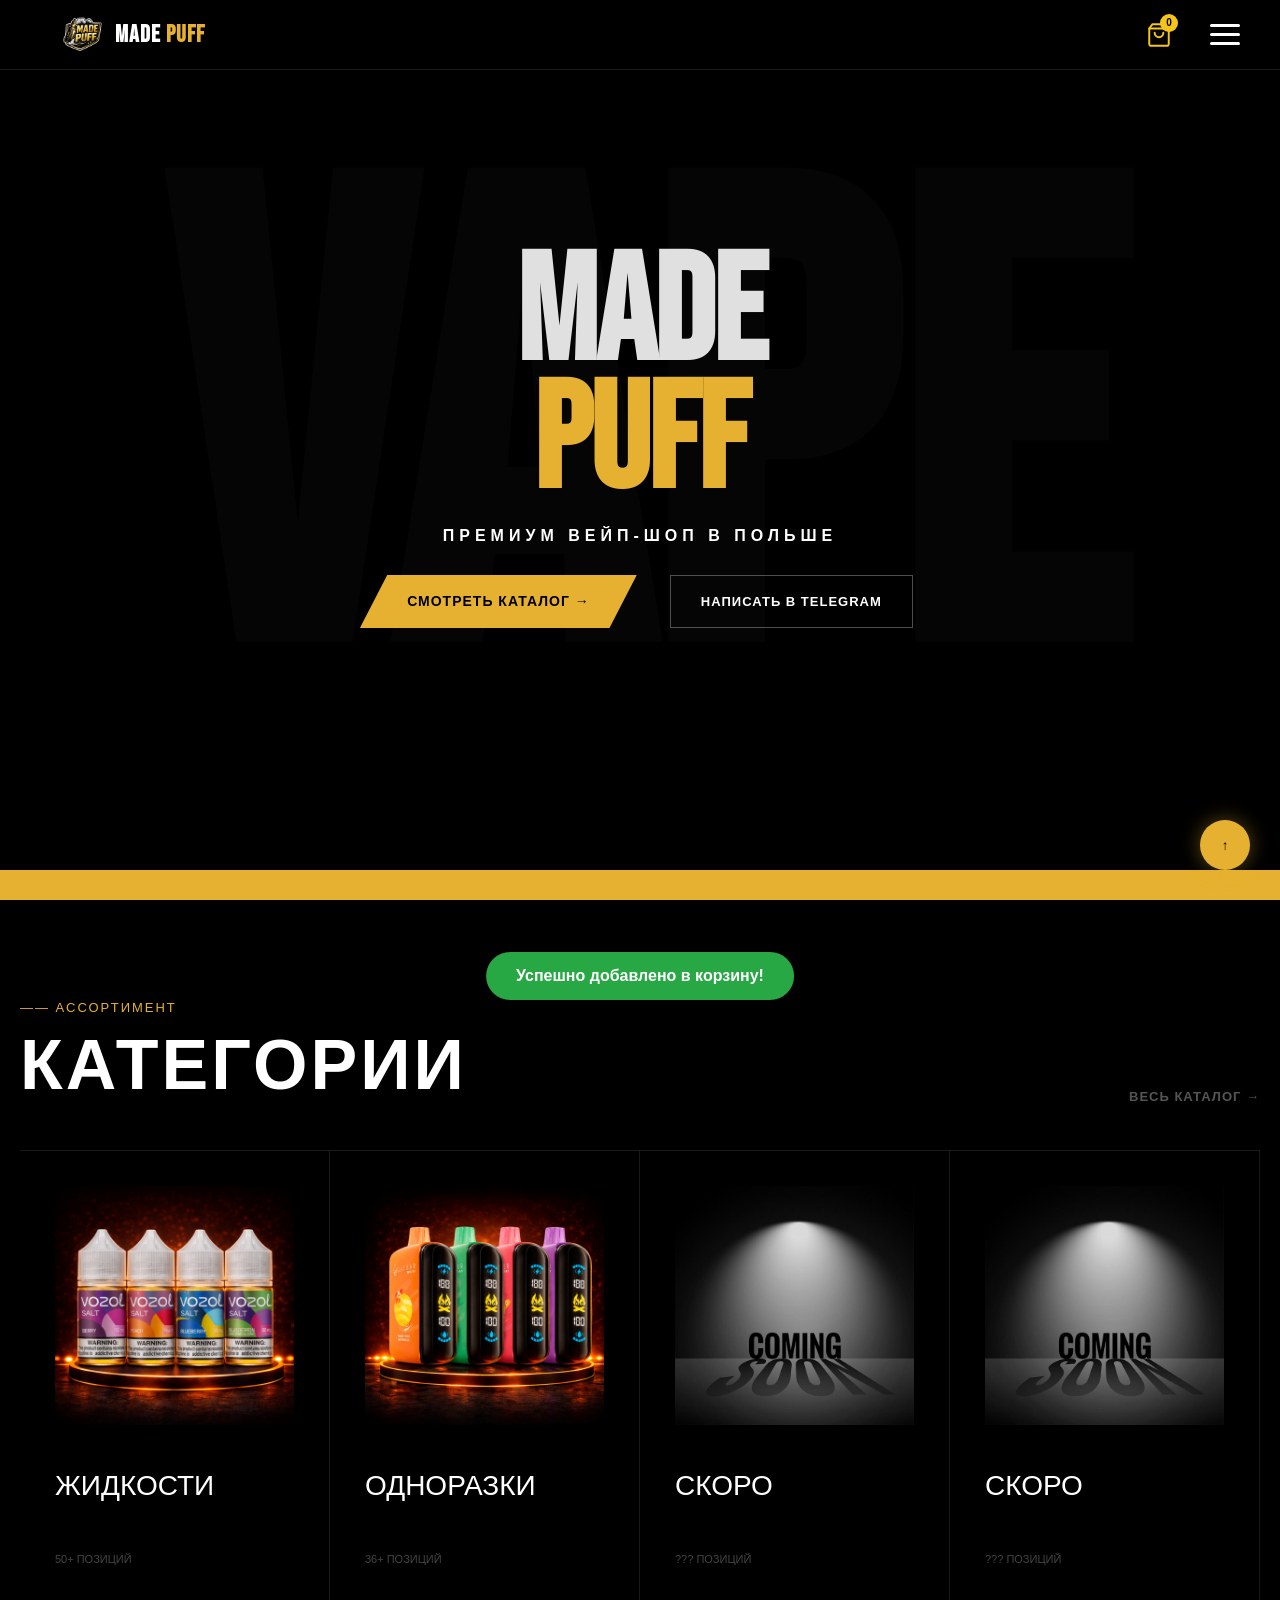
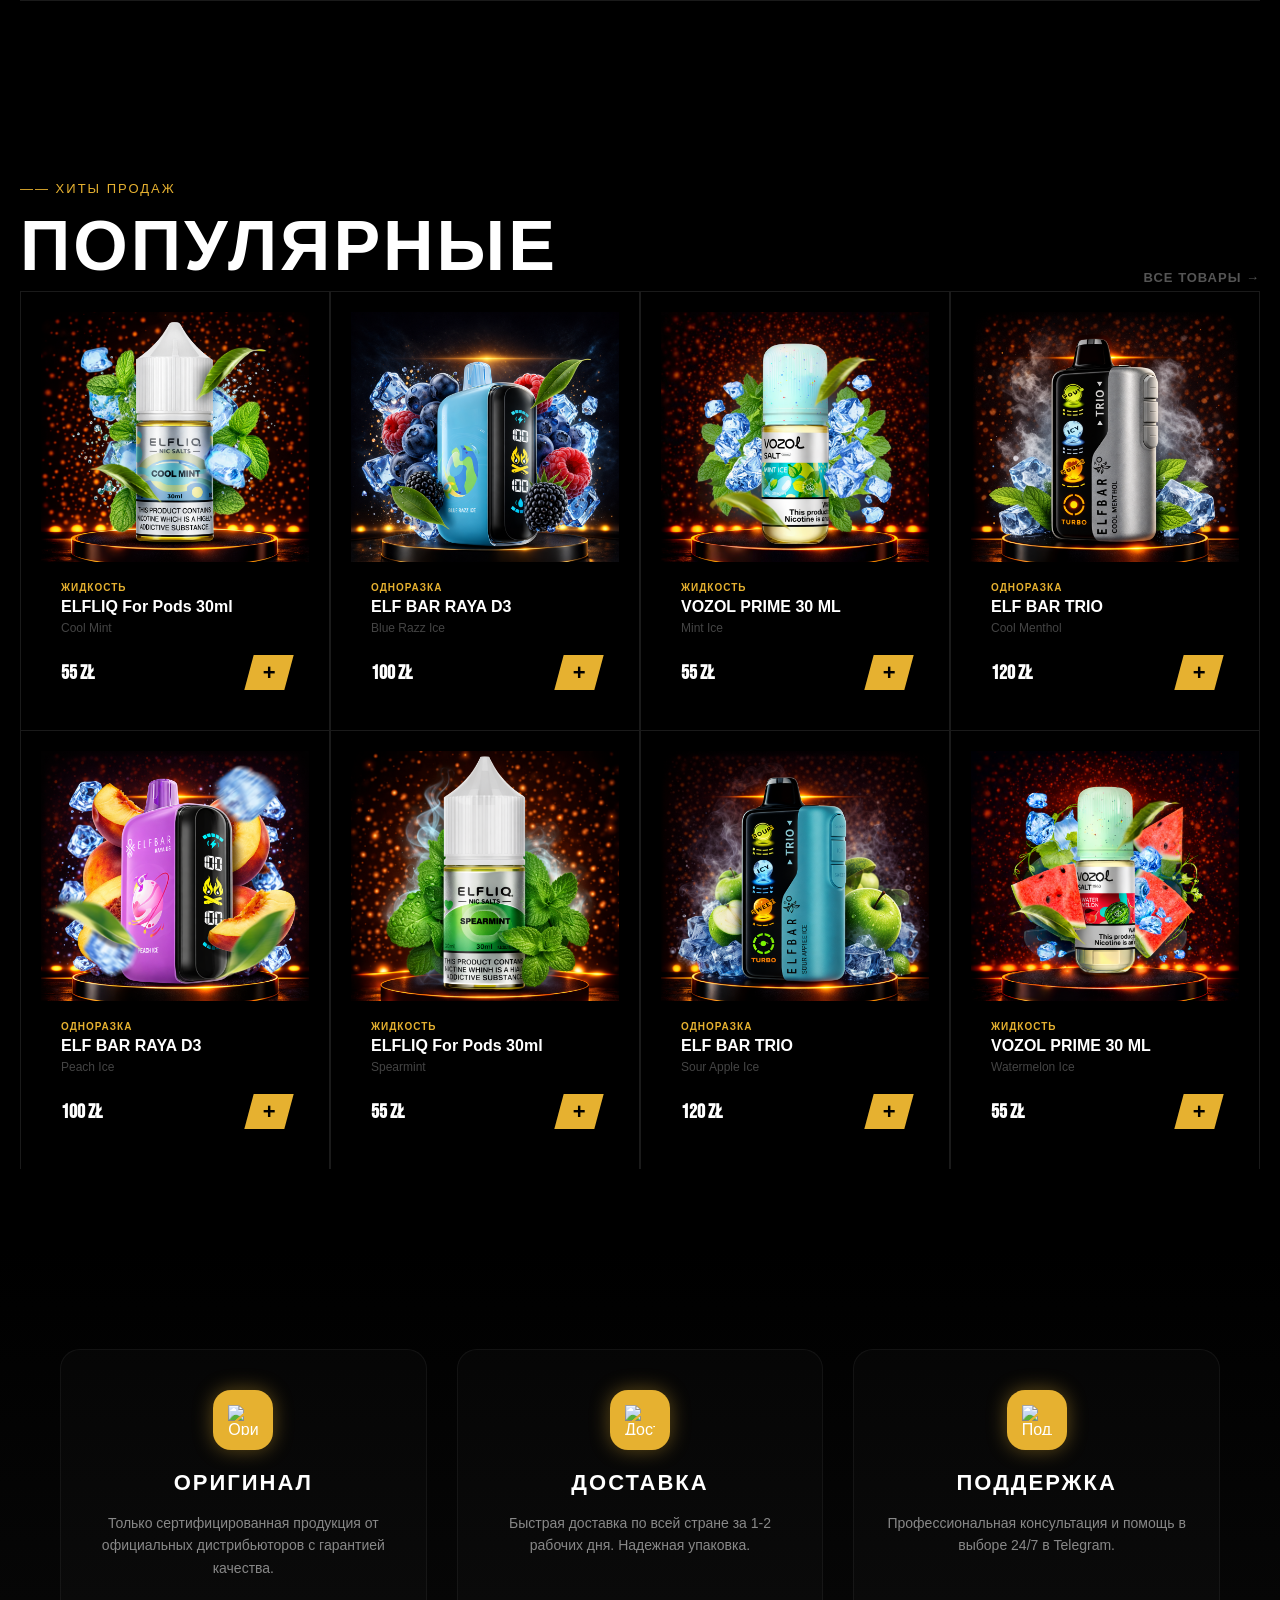
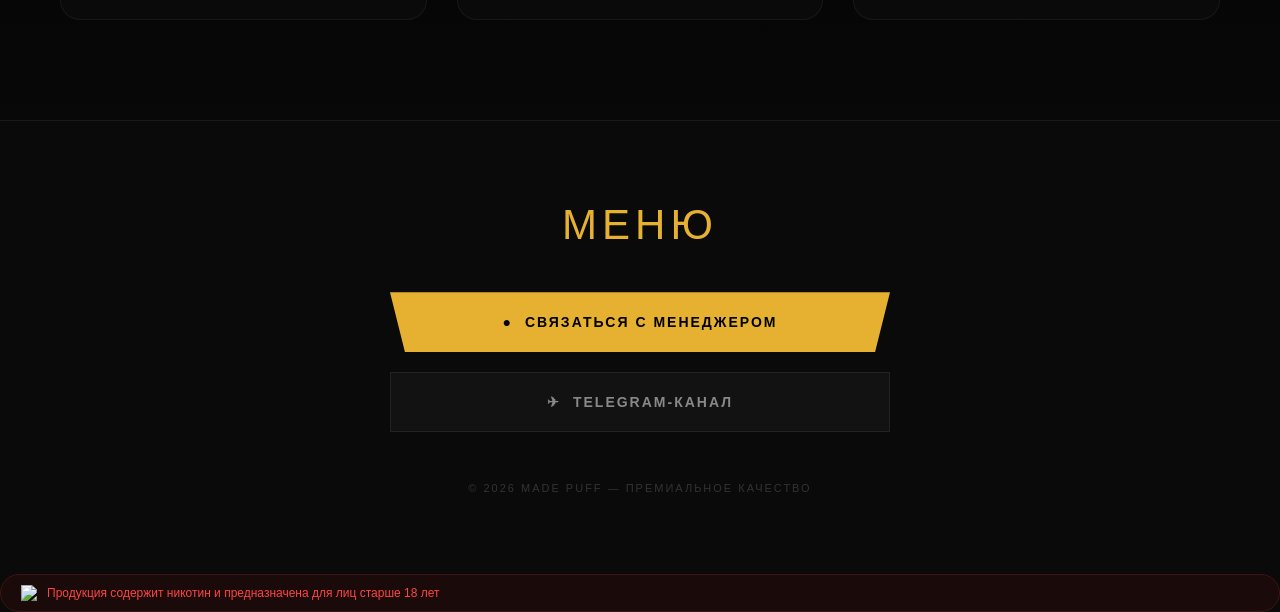
==== commit 76f79153: "1" ====
--- a/index.html
+++ b/index.html
@@ -14,7 +14,9 @@
     <div class="header-left">
         <a href="index.html" style="text-decoration: none; display: flex; align-items: center; gap: 10px;">
             <img src="images/IMG_2073.PNG" alt="Logo" class="main-logo-img">
-            <div class="logo-text" style="color: white;">KAIF SMOKE</div>
+            <div class="logo-text" style="color: white;">MADE 
+                <span class="text-yellow">PUFF</span>
+            </div>
         </a>
     </div>
     
@@ -72,21 +74,16 @@
 
     <div class="container hero-content">
         
-        <div class="hero-top-badge">
-            <span class="dot"></span> ПОЛЬША • БЫСТРАЯ ДОСТАВКА <span class="dot"></span>
-        </div>
+
 
         <h1 class="hero-title">
-            <span class="text-white">KAIF</span><br>
-            <span class="text-yellow">SMOKE</span>
+            <span class="text-white">MADE</span><br>
+            <span class="text-yellow">PUFF</span>
         </h1>
 
         <p class="hero-subtitle">ПРЕМИУМ ВЕЙП-ШОП В ПОЛЬШЕ</p>
         
-        <p class="hero-description">
-            Только оригинальная продукция от официальных дистрибьюторов.<br>
-            Лучшие цены и гарантия качества.
-        </p>
+
 
         <div class="hero-btns">
             <a href="catalog.html" class="btn-skew-yellow">
@@ -99,28 +96,11 @@
         </div>
     </div>
 
-    <div class="hero-info-bar">
-        <div class="info-item">
-            <span class="info-num">500+</span>
-            <span class="info-text">ТОВАРОВ<br>В КАТАЛОГЕ</span>
-        </div>
-        <div class="info-item">
-            <span class="info-num">1-2</span>
-            <span class="info-text">ДНЯ<br>ДОСТАВКА</span>
-        </div>
-        <div class="info-item">
-            <span class="info-num">100%</span>
-            <span class="info-text">ОРИГИНАЛЬНАЯ<br>ПРОДУКЦИЯ</span>
-        </div>
-        <div class="info-item">
-            <span class="info-num">24/7</span>
-            <span class="info-text">ПОДДЕРЖКА<br>КЛИЕНТОВ</span>
-        </div>
-    </div>
+
 
     <div class="marquee-ticker">
         <div class="marquee-content">
-            ✦ ELF BAR Raya D3 100 zł 5% ✦ ELFLIQ ✦ ЖИДКОСТИ ✦ ГАРАНТИЯ КАЧЕСТВА ✦ KAIFSMOKE.COM ✦ БЫСТРАЯ ДОСТАВКА ✦ ОРИГИНАЛ ✦ ELF BAR Trio 120 zł 5% ✦ Vozol Prime ✦ ЖИДКОСТИ ✦ ГАРАНТИЯ КАЧЕСТВА ✦ KAIFSMOKE.COM ✦ БЫСТРАЯ ДОСТАВКА ✦ ОРИГИНАЛ 
+            ✦ ELF BAR Raya D3 100 zł 5% ✦ ELFLIQ ✦ ЖИДКОСТИ ✦ ГАРАНТИЯ КАЧЕСТВА ✦ MADEPUFF.COM ✦ БЫСТРАЯ ДОСТАВКА ✦ ОРИГИНАЛ ✦ ELF BAR Trio 120 zł 5% ✦ Vozol Prime ✦ ЖИДКОСТИ ✦ ГАРАНТИЯ КАЧЕСТВА ✦ MADEPUFF.COM ✦ БЫСТРАЯ ДОСТАВКА ✦ ОРИГИНАЛ 
         </div>
     </div>
 </section>
@@ -136,7 +116,7 @@
 
             <div class="categories-flex">
                 <a href="catalog.html?cat=liquid" class="cat-item">
-        <div class="cat-number">01 / ЖИДКОСТИ</div>
+        
         <div class="cat-arrow">↗</div>
         <img src="images/ChatGPT Image 12 апр. 2026 г., 01_29_59.png" alt="">
         <div class="cat-name">ЖИДКОСТИ</div>
@@ -144,7 +124,7 @@
     </a>
 
                <a href="catalog.html?cat=disposable" class="cat-item">
-        <div class="cat-number">02</div>
+        
         <div class="cat-arrow">↗</div>
         <img src="images/b7bd7509-a5f6-4870-893b-37331216d05d.png" alt="">
         <div class="cat-name">ОДНОРАЗКИ</div>
@@ -152,7 +132,7 @@
     </a>
 
                 <a href="catalog.html" class="cat-item">
-                    <div class="cat-number">03</div>
+                    
                     <div class="cat-arrow">↗</div>
                     <img src="images/92184a471672bcd65d46557674d14206.jpg" alt="">
                     <div class="cat-name">СКОРО</div>
@@ -160,7 +140,7 @@
                 </a>
 
                 <a href="catalog.html" class="cat-item">
-                    <div class="cat-number">04</div>
+                    
                     <div class="cat-arrow">↗</div>
                     <img src="images/92184a471672bcd65d46557674d14206.jpg" alt="">
                     <div class="cat-name">СКОРО</div>
@@ -354,7 +334,7 @@
         </div>
         
         <div class="menu-wide-footer">
-            <p>© 2026 KAIF SMOKE — ПРЕМИАЛЬНОЕ КАЧЕСТВО</p>
+            <p>© 2026 MADE PUFF — ПРЕМИАЛЬНОЕ КАЧЕСТВО</p>
         </div>
     </div>
 </section>
--- a/style.css
+++ b/style.css
@@ -1252,7 +1252,7 @@
 /* --- ПОПУЛЯРНЫЕ ТОВАРЫ --- */
 .popular-products {
     padding: 80px 0;
-    background-color: #0b0a09; /* Глубокий темный фон всей секции */
+    background-color: #000000; /* Был #0b0a09, теперь идеально черный */
 }
 
 /* СЕТКА НА 4 КОЛОНКИ */
@@ -1263,16 +1263,14 @@
     border-left: 1px solid #1a1a1a;
 }
 
-.popular-card {
-    background: #121212; /* Убедись, что фон карточки темно-серый */
+.popular-card, .product-card {
+    background: #000000 !important; /* Полностью черный фон карточки */
     position: relative;
     overflow: hidden;
-    /* transition: плавность для трансформации, тени и границы */
     transition: transform 0.3s cubic-bezier(0.25, 0.46, 0.45, 0.94), 
                 box-shadow 0.3s ease, 
                 border-bottom 0.3s ease;
-    border-bottom: 0px solid transparent; /* Заготовка под желтую полоску */
-    border-radius: 4px; /* Легкое скругление для красоты */
+    border-bottom: 0px solid transparent;
 }
 
 /* 2. Эффект при наведении курсора */
@@ -1467,20 +1465,26 @@
 
     /* --- ТВОЙ ОРИГИНАЛЬНЫЙ КОД ТОВАРОВ (ОСТАЛЬНОЕ БЕЗ ИЗМЕНЕНИЙ) --- */
 
-    .products-grid-8 {
-        grid-template-columns: repeat(2, 1fr) !important;
-        border-left: none;
-    }
-
-    .popular-products {
-        padding: 40px 0;
-    }
-
+.products-grid-8 {
+        background-color: #000000 !important; /* Фон самой сетки */
+        border-top: none !important;         /* Убираем серую линию сверху */
+        border-left: none !important;        /* Убираем серую линию слева */
+        grid-gap: 1px;                       /* Минимальный зазор, чтобы карточки не слипались, если нужно */
+    }
+
+.popular-products {
+        background-color: #000000 !important;
+    }
+.popular-card, .product-card {
+        background-color: #000000 !important; 
+        border-bottom: 1px solid #1a1a1a; /* Тонкая серая линия снизу для разделения */
+    }
     .product-info {
         padding: 15px !important;
     }
 
-    .product-image-box {
+ .product-image-box {
+        background-color: #080808 !important; /* Почти черный графит */
         height: auto !important;
         aspect-ratio: 1 / 1 !important;
     }
@@ -1560,25 +1564,27 @@
 
 .catalog-layout {
     display: flex;
-    gap: 0; /* Убираем отступ, чтобы разделить блоки линией */
-    padding: 100px 30px 40px;
-    max-width: 1600px;
-    margin: 0 auto;
-}
-
-/* --- ЛЕВАЯ КОЛОНКА (ФИЛЬТРЫ) --- */
+    gap: 0;
+    /* Увеличиваем отступ сверху под шапку, убираем боковые отступы */
+    padding: 100px 0 40px 0; 
+    /* УБИРАЕМ ОГРАНИЧЕНИЕ ПО ШИРИНЕ */
+    max-width: 100% !important; 
+    margin: 0;
+    width: 100%;
+}
+
+/* Добавим небольшой отступ внутри фильтра и контента, чтобы текст не прилипал к краям экрана */
 .filter {
     width: 280px;
     flex-shrink: 0;
+    padding-left: 30px; /* Отступ от левого края экрана */
     padding-right: 30px;
     border-right: 1px solid #1a1a1a;
-    
-    /* МАГИЯ ЗДЕСЬ: */
-    position: sticky;   /* Делаем панель липкой */
-    top: 80px;          /* Отступ от верха экрана при скролле (подбери под высоту шапки) */
-    height: fit-content; /* Высота по контенту, чтобы sticky работал корректно */
-    max-height: calc(100vh - 100px); /* Чтобы если категорий станет слишком много, они не ушли за экран */
-    overflow-y: auto;   /* Если категорий станет слишком много, внутри меню появится свой скролл */
+    position: sticky;
+    top: 80px;
+    height: fit-content;
+    max-height: calc(100vh - 100px);
+    overflow-y: auto;
 }
 
 .filter-title {
@@ -1656,6 +1662,7 @@
 }
 
 .brand-mini-btn {
+    /* Твои оригинальные стили */
     background: none;
     border: 1px solid #1a1a1a;
     color: #888;
@@ -1664,8 +1671,14 @@
     font-weight: 700;
     cursor: pointer;
     text-transform: uppercase;
+    transition: 0.2s;
+
+    /* Добавки для центрирования текста (теперь будет ровно всегда) */
+    display: inline-flex !important; /* Важно для JS-фильтра */
+    align-items: center;             /* Центр по вертикали */
+    justify-content: center;          /* Центр по горизонтали */
     text-align: center;
-    transition: 0.2s;
+    box-sizing: border-box;          /* Чтобы паддинги не раздували кнопку */
 }
 .brand-mini-btn {
     transition: all 0.3s ease;
@@ -1702,7 +1715,9 @@
 /* --- ПРАВАЯ ЧАСТЬ (КАТАЛОГ) --- */
 .main-content {
     flex: 1;
-    padding-left: 20px;
+    padding-left: 10px;
+    padding-right: 10px; /* Отступ от правого края экрана */
+
 }
 
 .grid-4 {
@@ -1718,8 +1733,9 @@
     flex-direction: column;
     position: relative;
     border-radius: 4px; /* Совсем легкое скругление */
-    overflow: hidden;
+overflow: hidden !important; 
     transition: transform 0.3s ease, box-shadow 0.3s ease;
+    z-index: 1;
     border-bottom: 0px solid transparent; /* Заготовка под желтую полоску */
 }
 
@@ -1728,6 +1744,7 @@
     transform: translateY(-5px); /* Карточка всплывает вверх */
     box-shadow: 0 10px 20px rgba(0,0,0,0.5);
     border-bottom: 3px solid #e6b130; /* Желтая полоска снизу */
+    z-index: 10 !important;
 }
 
 /* КАРТИНКА НА ВЕСЬ КВАДРАТ */
@@ -1738,9 +1755,10 @@
     display: flex;
     align-items: center;
     justify-content: center;
-    overflow: hidden; /* Обрезает всё лишнее */
-    padding: 0 !important; /* Убирает любые внутренние отступы */
+overflow: hidden !important; 
+    padding: 0 !important;
     margin: 0 !important;
+    position: relative;
 }
 
 /* САМА КАРТИНКА */
@@ -1751,10 +1769,11 @@
     object-position: center; /* Центрирует изображение */
     display: block;
     border: none;
+    transition: transform 0.4s ease-in-out;
 }
 
 .card:hover .card-img-container img {
-    transform: scale(1.05); /* Легкий зум фото при наведении */
+    transform: scale(1.08); /* Легкий зум фото при наведении */
 }
 
 /* ИНФО-БЛОК ПОД ФОТО */
@@ -1804,7 +1823,19 @@
 .add-btn:hover {
     background: #fff;
 }
-
+/* Контейнер для фото и текста */
+.logo-container {
+    display: flex;
+    align-items: center;
+    gap: 10px; /* Расстояние между картинкой и текстом */
+}
+
+/* Настройки самой фотки */
+.header-logo-img {
+    height: 35px; /* Высота картинки под размер шапки */
+    width: auto;  /* Ширина подберется автоматически */
+    object-fit: contain;
+}
 
 /* --- АДАПТИВ --- */
 @media (max-width: 1200px) {
@@ -1814,27 +1845,90 @@
 }
 
 @media (max-width: 768px) {
+    .header-logo-img {
+        height: 25px; /* Чуть меньше на телефонах */
+    }
+    .logo-container {
+        gap: 6px;
+    }
+
+
+/* 1. Настройка основного контейнера  
+
+*/
 .catalog-layout {
-display: flex !important;
-flex-direction: row !important;
-padding: 5px 2px !important;
-gap: 4px !important;
-width: 100% !important;
-}
-
-/* ЛЕВАЯ ПАНЕЛЬ */
-.filter {
-    width: 130px !important;
-    flex-shrink: 0 !important;
-    background: #000 !important;
-    padding: 10px 4px !important;
-
-    position: relative !important; /* ВАЖНО */
-    height: auto !important;       /* ВАЖНО */
-    overflow: visible !important;  /* ВАЖНО */
-    will-change: transform !important;
-    box-sizing: border-box !important;
-}
+        display: flex !important;
+        flex-direction: row !important;
+        align-items: flex-start !important; 
+        padding: 10px 2px !important;
+        gap: 4px !important;
+        width: 100% !important;
+        overflow: visible !important;
+    justify-content: flex-start !important; 
+background-color: #000000 !important;
+        min-height: 100vh !important;
+    }
+
+    /* 2. ФИКСАЦИЯ ФИЛЬТРА ДЛЯ ТЕЛЕФОНА */
+body, html {
+        background-color: #000000 !important;
+    }
+
+    /* 2. Настраиваем панель фильтра */
+    .filter {
+        position: fixed !important;
+        top: 50px !important; /* Под шапкой */
+        left: 0 !important;
+        width: 130px !important;
+        
+        /* ВАЖНО: Растягиваем черный фон на всю высоту экрана */
+        height: 100vh !important; 
+        background-color: #000000 !important;
+        background: #000000 !important;
+        
+        /* Убираем рамки, если они создают "полоски" */
+        border-right: 1px solid #1a1a1a !important;
+        border-bottom: none !important;
+
+        z-index: 999 !important;
+        padding: 10px 4px 120px 4px !important; /* 120px снизу, чтобы бренды не прилипали к краю */
+        overflow-y: auto !important;
+        display: block !important;
+        box-sizing: border-box !important;
+    }
+.filter::-webkit-scrollbar {
+        width: 0px;
+        background: transparent;
+    }
+    /* 2. СДВИГАЕМ ТОВАРЫ ВПРАВО (чтобы не залезли под меню) */
+    .main-content {
+        margin-left: 130px !important; /* Ровно на ширину меню */
+        width: calc(100% - 130px) !important;
+        flex: none !important; 
+        padding: 0 4px !important;
+    }
+
+    /* 3. КОРРЕКТИРУЕМ КОНТЕЙНЕР */
+    .catalog-layout {
+        display: block !important; /* Убираем флекс, так как меню теперь "fixed" */
+        width: 100% !important;
+    }
+
+    /* 4. ПОИСК (чтобы он был во всю ширину правой части) */
+    .search-container {
+        width: 100% !important;
+        margin-left: 0 !important;
+    }
+
+    #catalog-search {
+        width: 100% !important;
+    }
+
+    /* Убираем полосу прокрутки в меню для чистоты */
+    .filter::-webkit-scrollbar {
+        width: 0px;
+    }
+
 
 
 
@@ -2025,10 +2119,7 @@
     }
 
     /* Корректируем положение фильтра, так как шапка теперь фиксированная */
-    .filter {
-        top: 50px !important; /* Должен начинаться сразу под шапкой */
-        height: calc(100vh - 50px) !important;
-    }
+
 /* 1. ПОИСК ТОВАРОВ: Уменьшаем в два раза */
 .search-container {
 width: 100% !important;
@@ -2075,28 +2166,10 @@
     }
 
     /* 2. ЛЕВАЯ ПАНЕЛЬ: Чтобы она УХОДИЛА ВВЕРХ при скролле */
-    .filter {
-        width: 130px !important;
-        flex-shrink: 0 !important;
-        background: #000 !important;
-        padding: 10px 4px !important;
-        
-        /* КАТЕГОРИЧЕСКИ отключаем фиксацию */
-        position: static !important; /* Или relative, главное не sticky и не fixed */
-        float: none !important;
-        height: auto !important; 
-        overflow: visible !important;
-    }
+
 
     /* Контейнер каталога */
-    .catalog-layout {
-        display: flex !important;
-        flex-direction: row !important;
-        align-items: flex-start !important;
-        width: 100% !important;
-        position: relative !important;
-        overflow: visible !important; /* Важно для обычного скролла */
-    }
+
 
     /* ПРАВАЯ ЧАСТЬ (Контент с поиском и товарами) */
     .main-content {
@@ -2172,6 +2245,9 @@
     border-radius: 10px;
     color: #fff;
     font-size: 16px;
+    margin-bottom: 15px !important; 
+    position: relative;
+    z-index: 10; /* Чтобы поиск был выше товаров */
 }
 .category-banner-mobile {
     display: none;
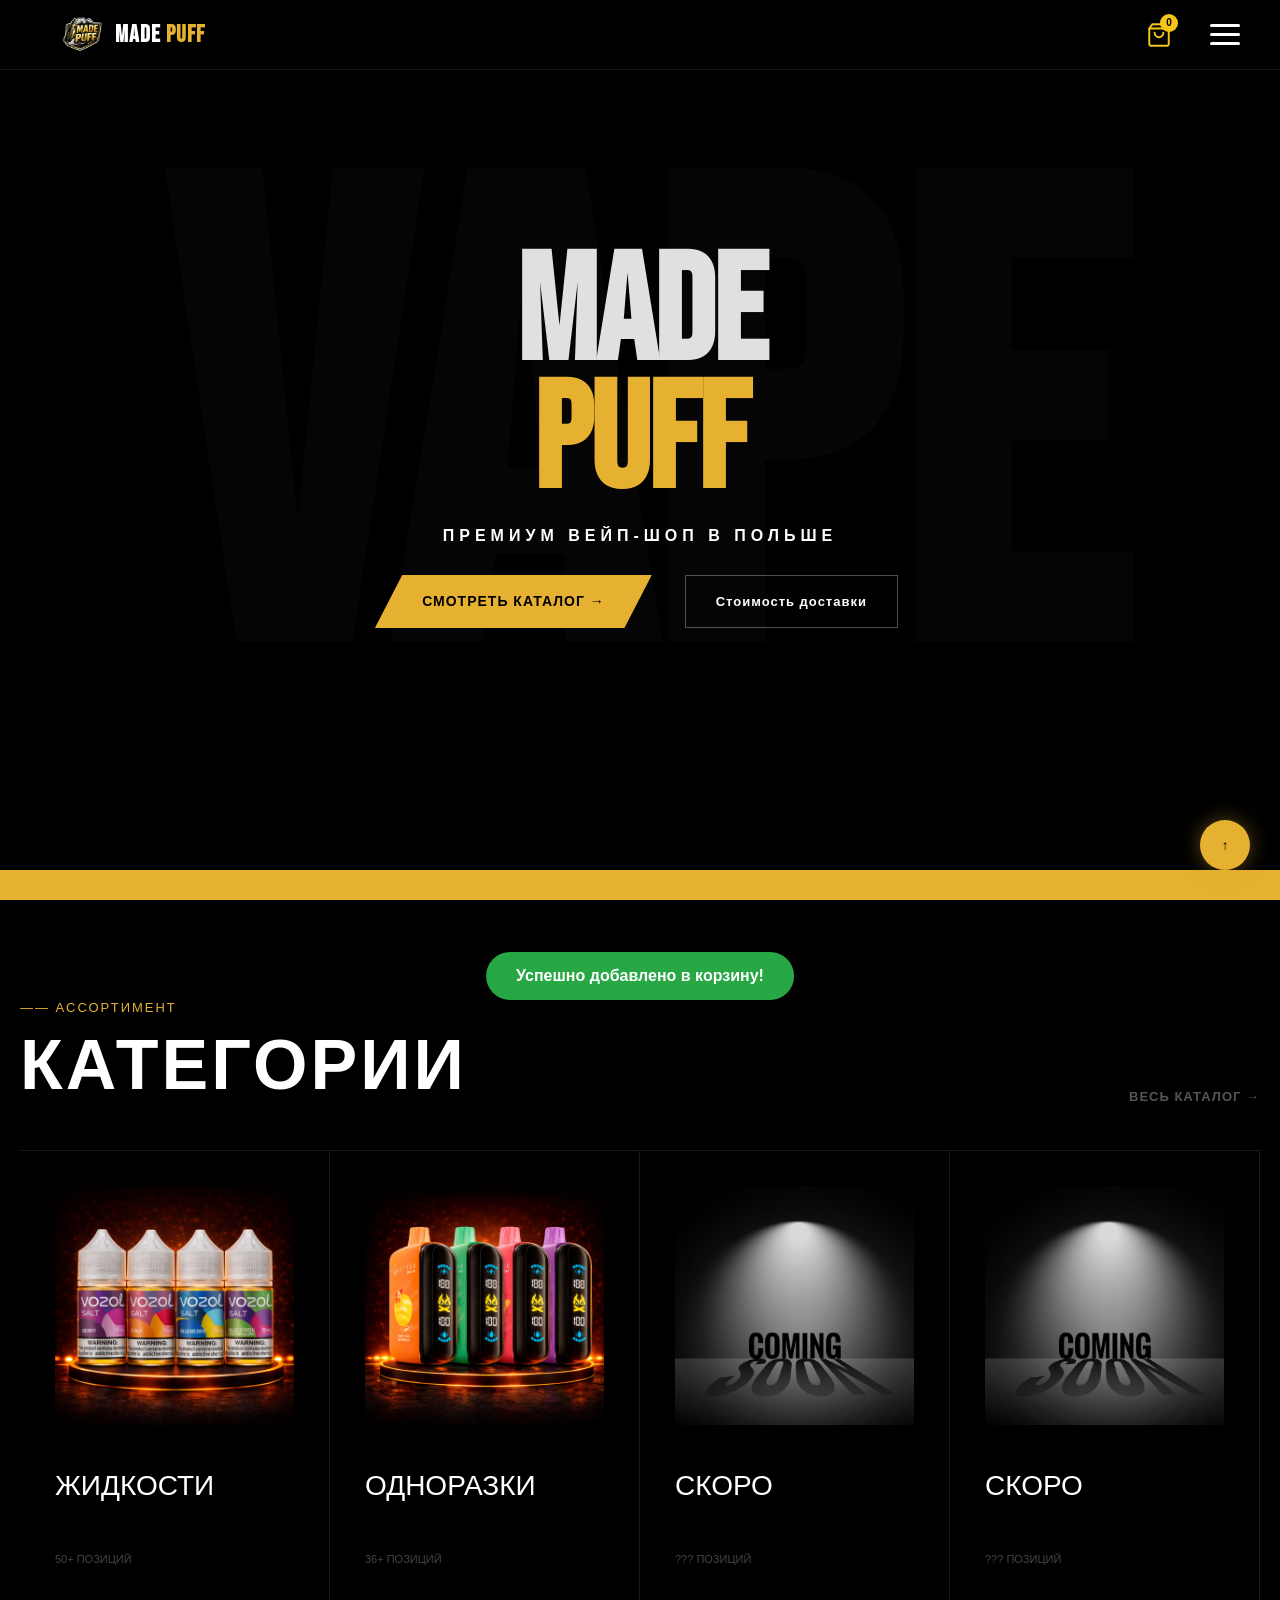
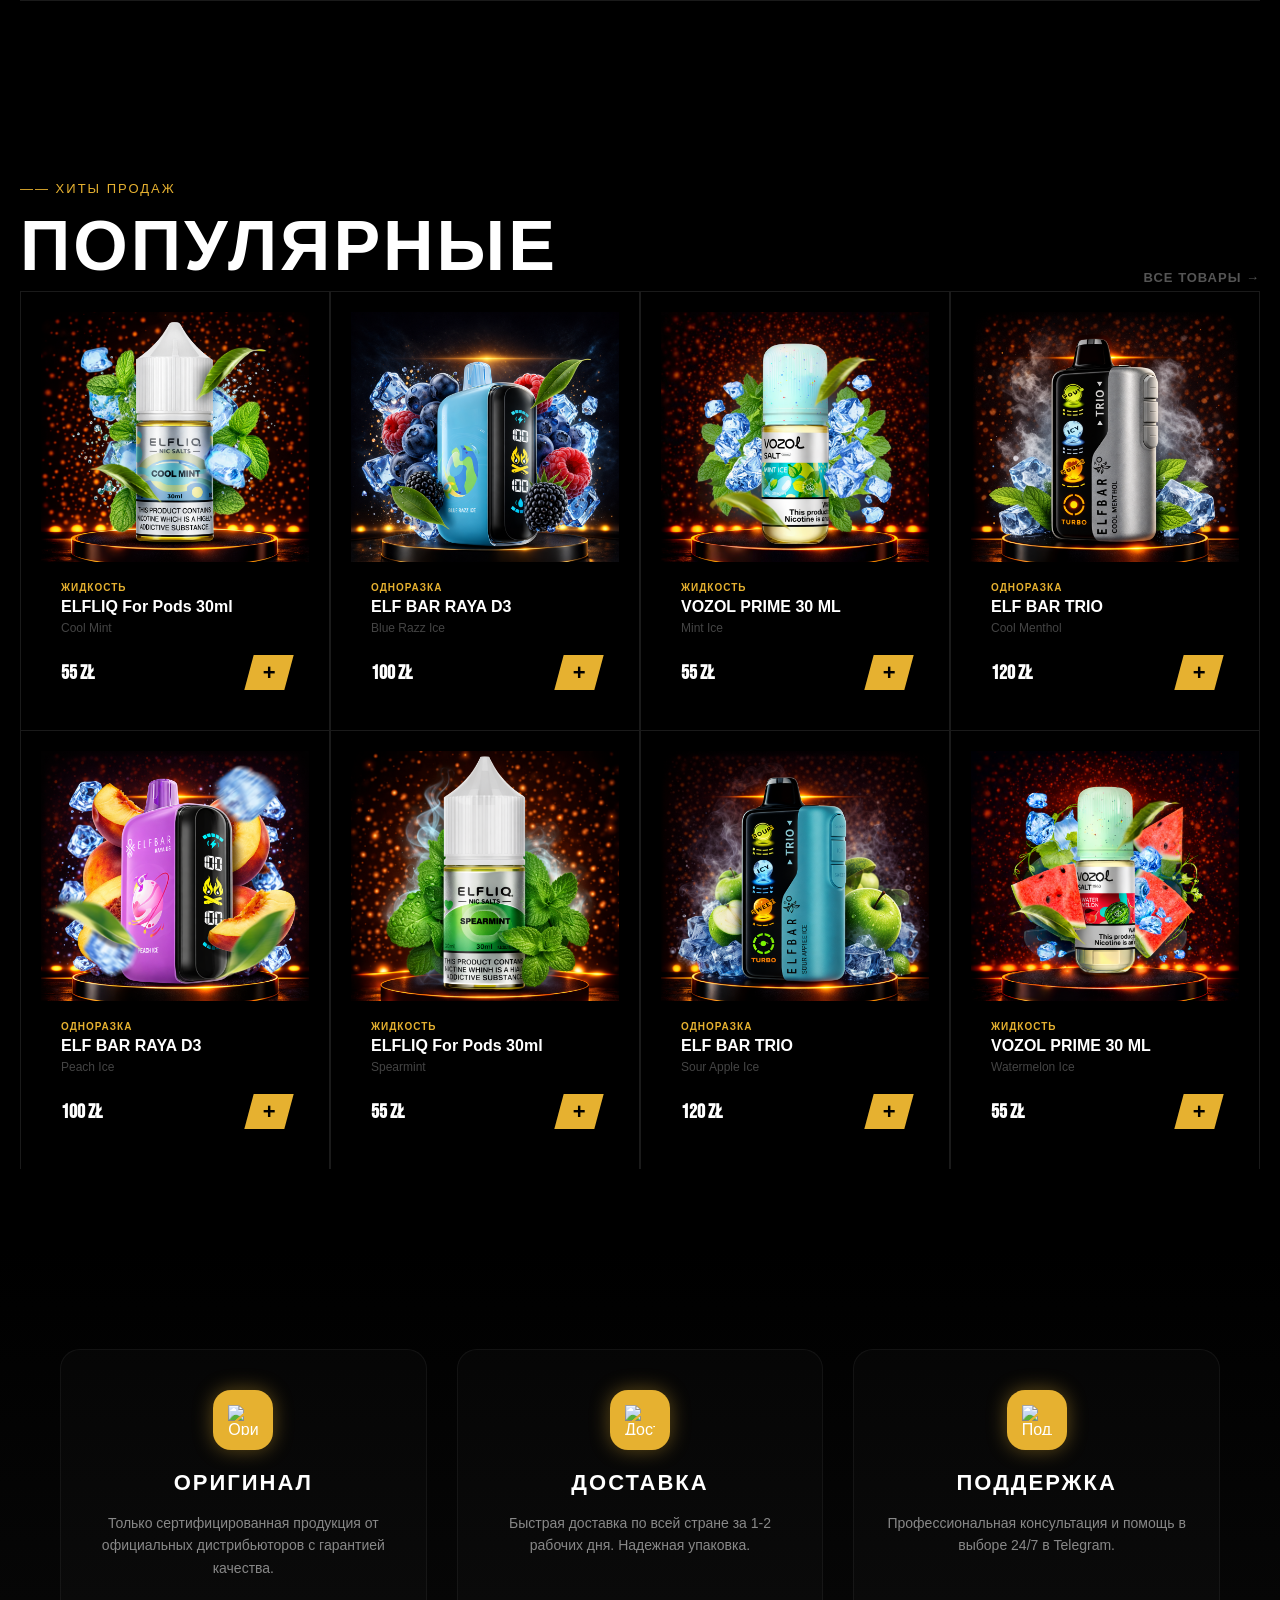
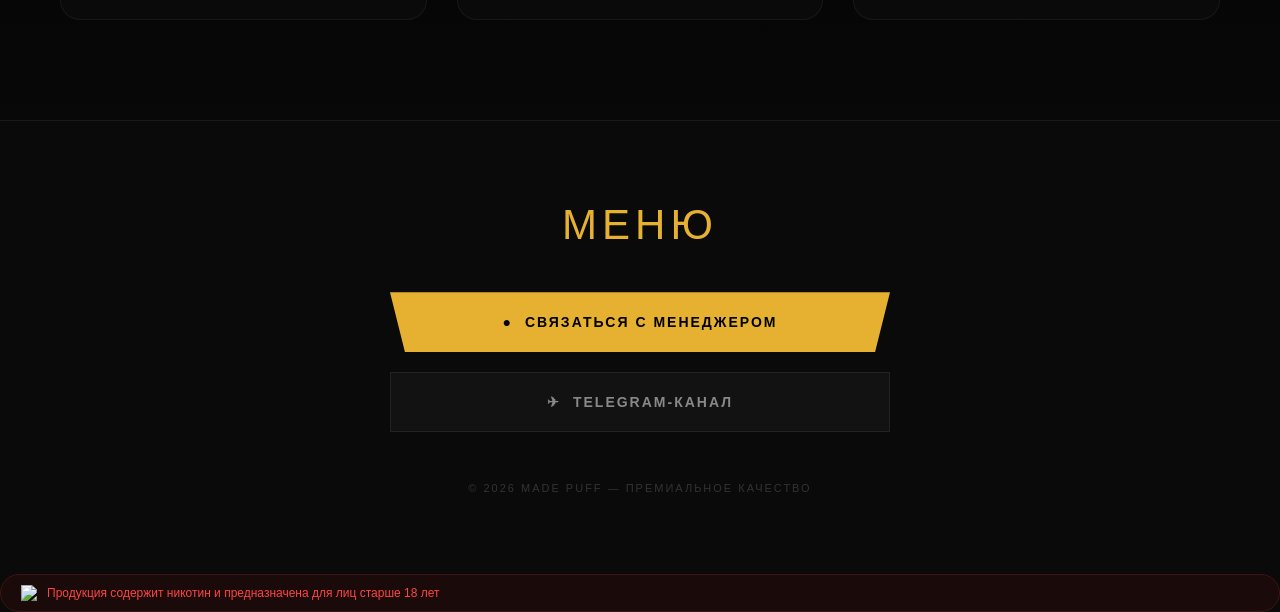
==== commit 2cd9a8d4: "1213" ====
--- a/index.html
+++ b/index.html
@@ -90,8 +90,8 @@
                 <span class="btn-text">СМОТРЕТЬ КАТАЛОГ →</span>
             </a>
             
-            <a href="https://t.me/managerelfbarow" class="btn-outline-white">
-                <span class="icon-tg"></span> НАПИСАТЬ В TELEGRAM
+            <a href="delivery.html" class="btn-outline-white">
+                <span class="icon-tg"></span> Стоимость доставки 
             </a>
         </div>
     </div>
--- a/style.css
+++ b/style.css
@@ -1566,7 +1566,7 @@
     display: flex;
     gap: 0;
     /* Увеличиваем отступ сверху под шапку, убираем боковые отступы */
-    padding: 100px 0 40px 0; 
+    padding: 60px 0 40px 0; 
     /* УБИРАЕМ ОГРАНИЧЕНИЕ ПО ШИРИНЕ */
     max-width: 100% !important; 
     margin: 0;
@@ -1725,7 +1725,25 @@
     grid-template-columns: repeat(4, 1fr);
     gap: 15px; /* Маленький отступ между карточками для "воздуха" */
 }
-
+.soon-card {
+    opacity: 0.6;
+    pointer-events: none; /* Чтобы на телефоне нельзя было случайно нажать */
+}
+
+.soon-bg {
+    background: #0a0a0a !important;
+    display: flex !important;
+    align-items: center;
+    justify-content: center;
+}
+
+.soon-text {
+    color: #1a1a1a;
+    font-weight: 900;
+    font-size: 18px;
+    letter-spacing: 3px;
+    text-transform: uppercase;
+}
 /* КАРТОЧКА ТОВАРА */
 .card {
     background: #121212; /* Темно-серый фон инфо-блока */
@@ -1836,7 +1854,28 @@
     width: auto;  /* Ширина подберется автоматически */
     object-fit: contain;
 }
-
+/* Этот стиль сработает и на ПК при наведении, и на телефоне при нажатии */
+.filter-item:hover, 
+.filter-item.is-tapped {
+    background-color: #1a1a1a !important;
+    color: #fff !important;
+    transform: translateX(8px) scale(1.03) !important;
+    transition: all 0.2s ease;
+}
+
+/* Подсветка цифр внутри */
+.filter-item:hover span,
+.filter-item.is-tapped span {
+    color: #e1b02e !important;
+    border-color: #e1b02e !important;
+}
+
+/* Убираем стандартную синюю рамку телефона */
+.filter-item {
+    -webkit-tap-highlight-color: transparent;
+    outline: none;
+    user-select: none;
+}
 /* --- АДАПТИВ --- */
 @media (max-width: 1200px) {
     .grid-4 { 
@@ -1852,21 +1891,30 @@
         gap: 6px;
     }
 
-
-/* 1. Настройка основного контейнера  
+.soon-text {
+        font-size: 14px; /* Чуть меньше текст на телефоне */
+    }
+    
+    .soon-card .card-info {
+        min-height: 50px !important; /* Чтобы пустые карточки были одной высоты с обычными */
+    }
+
+
+
 
 */
 .catalog-layout {
         display: flex !important;
         flex-direction: row !important;
         align-items: flex-start !important; 
-        padding: 10px 2px !important;
+        padding: 0!important;
         gap: 4px !important;
         width: 100% !important;
         overflow: visible !important;
     justify-content: flex-start !important; 
 background-color: #000000 !important;
         min-height: 100vh !important;
+        margin-top: 0 !important;
     }
 
     /* 2. ФИКСАЦИЯ ФИЛЬТРА ДЛЯ ТЕЛЕФОНА */
@@ -1901,18 +1949,16 @@
         background: transparent;
     }
     /* 2. СДВИГАЕМ ТОВАРЫ ВПРАВО (чтобы не залезли под меню) */
-    .main-content {
+
+        .main-content {
         margin-left: 130px !important; /* Ровно на ширину меню */
         width: calc(100% - 130px) !important;
         flex: none !important; 
         padding: 0 4px !important;
-    }
+        }
 
     /* 3. КОРРЕКТИРУЕМ КОНТЕЙНЕР */
-    .catalog-layout {
-        display: block !important; /* Убираем флекс, так как меню теперь "fixed" */
-        width: 100% !important;
-    }
+
 
     /* 4. ПОИСК (чтобы он был во всю ширину правой части) */
     .search-container {
@@ -1928,7 +1974,99 @@
     .filter::-webkit-scrollbar {
         width: 0px;
     }
-
+@media (max-width: 768px) {
+
+
+    .catalog-layout {
+        display: block !important;
+        padding: 0 !important;
+        margin: 0 !important;
+    }
+
+    /* 2. Поиск в самый верх */
+    .search-container {
+        width: 100% !important;
+
+        margin: 0 !important;
+        box-sizing: border-box !important;
+    }
+
+    #catalog-search {
+        width: 100% !important;
+        height: 32px !important;
+        background: #111 !important;
+        border: 1px solid #333 !important;
+        border-radius: 6px !important;
+        font-size: 13px !important;
+        color: #fff !important;
+    }
+
+    /* 3. Контент справа прижимаем к меню */
+    .main-content {
+        margin-left: 130px !important; /* Ширина фильтра */
+        width: calc(100% - 130px) !important;
+        padding: 0 5px !important;
+        margin-top: 0 !important;
+    }
+
+    /* 4. Заголовок "ВСЕ КАТЕГОРИИ" под поиском */
+    .category-banner-mobile {
+        margin: 5px 0 10px 5px !important;
+        font-size: 10px !important;
+        border-left: 2px solid #e1b02e !important;
+        padding-left: 8px !important;
+    }
+
+    /* 5. ФИЛЬТР (Меню слева) */
+    .filter {
+        position: fixed !important;
+        top: 50px !important;
+        left: 0 !important;
+        width: 130px !important;
+        height: calc(100vh - 50px) !important;
+        background: #000 !important;
+        border-right: 1px solid #1a1a1a !important;
+        padding: 10px 5px !important;
+        z-index: 999 !important;
+        overflow-y: auto !important;
+        box-sizing: border-box !important;
+    }
+
+    /* 6. КНОПКИ (Убираем желтый, настраиваем микро-зум) */
+    .filter-item {
+        display: flex !important;
+        justify-content: space-between !important;
+        align-items: center !important;
+        width: 100% !important;
+        max-width: 120px !important; /* Запас 10px для увеличения */
+        padding: 8px 5px !important;
+        color: #888 !important; /* Обычный цвет - серый */
+        background: transparent !important;
+        transform-origin: left center !important;
+        transition: all 0.1s ease-in-out !important;
+        border: none !important;
+    }
+
+    /* ЭФФЕКТ ПРИ НАЖАТИИ (Тот самый миллиметр) */
+    .filter-item:active, 
+    .filter-item.is-active-tap {
+        background: #1a1a1a !important;
+        color: #e6b130 !important; /* Становится желтым только при нажатии */
+        transform: scale(1.05) !important; /* Увеличение на миллиметр */
+    }
+
+    .filter-item span {
+        font-size: 9px !important;
+        color: #444 !important;
+        min-width: 25px !important;
+        text-align: right !important;
+    }
+
+    .filter-item:active span,
+    .filter-item.is-active-tap span {
+        color: #e6b130 !important;
+    }
+}
 
 
 
@@ -1964,12 +2102,26 @@
         color: #ccc !important;
         background: transparent !important;
         border: none !important;
+        transition: all 0.15s ease-in-out !important; /* Плавность для микро-зума */
+        transform-origin: left center !important;
+    }
+.filter-item.is-active-tap {
+background: #1a1a1a !important;
+        color: #e6b130 !important;
+        /* ТО САМОЕ УВЕЛИЧЕНИЕ НА МИЛЛИМЕТР */
+        transform: scale(1.04) !important; 
+        z-index: 10 !important; /* Чтобы при увеличении кнопка была над другими */
+    }
+
+    .filter-item.is-active-tap span {
+        color: #e6b130 !important;
+        border-color: #e6b130 !important;
     }
 
     /* Чтобы 86, 50, 36 и ??? стояли идеально ровно в один ряд справа */
     .filter-item span {
         font-size: 8px !important;
-        color: #e1b02e !important;
+        color: #555 !important;
         font-weight: bold !important;
         min-width: 25px !important; /* Резервируем место под цифры */
         text-align: right !important; /* Прижимаем цифры к правому краю */
@@ -2115,7 +2267,7 @@
 
     /* ВАЖНО: Добавляем отступ всему контенту, чтобы он не нырял ПОД шапку */
     body {
-        padding-top: 50px !important;
+        padding-top: 60px !important;
     }
 
     /* Корректируем положение фильтра, так как шапка теперь фиксированная */
@@ -2203,11 +2355,7 @@
         color: #ccc !important;
     }
 
-    .filter-item span {
-        font-size: 8px !important;
-        color: #e1b02e !important;
-        font-weight: bold !important;
-    }
+
 
     /* 5. БРЕНДЫ: Колонкой вниз */
     .brand-grid-compact {
@@ -2640,3 +2788,4 @@
 
 
 
+
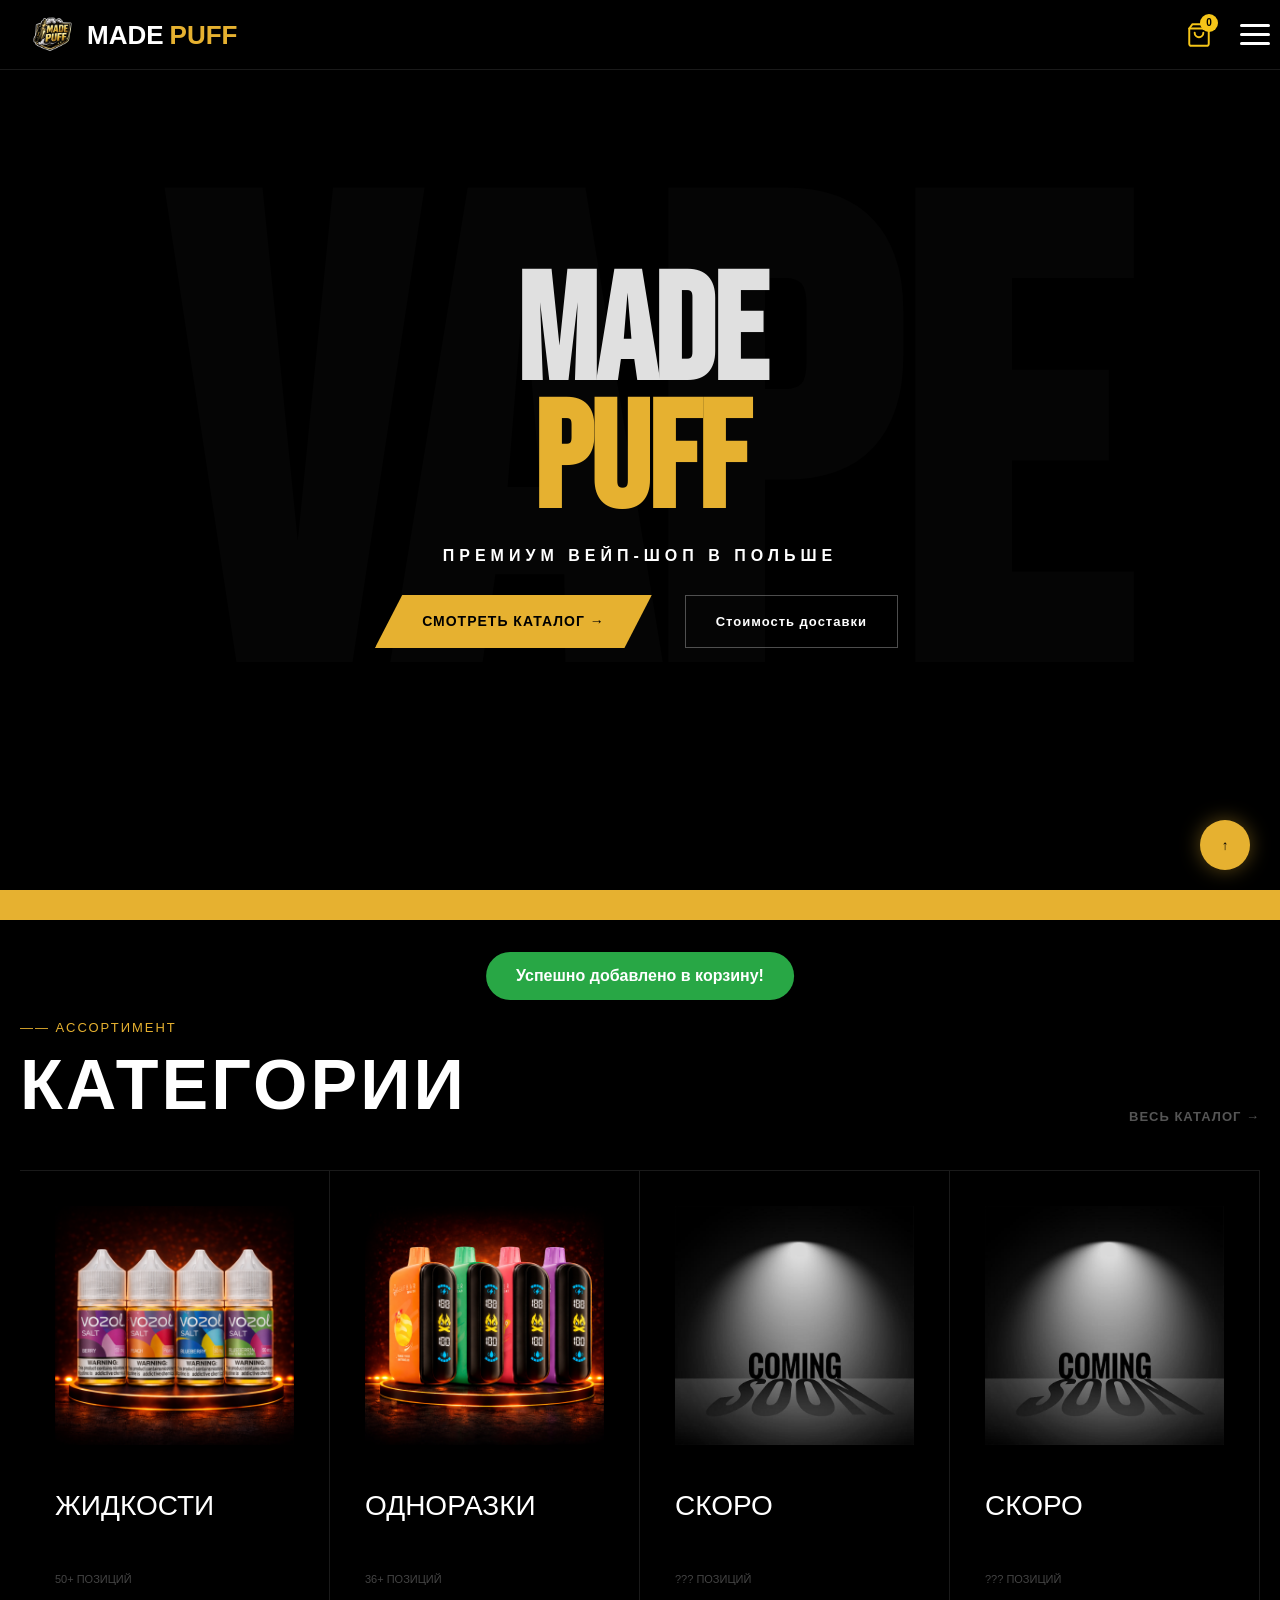
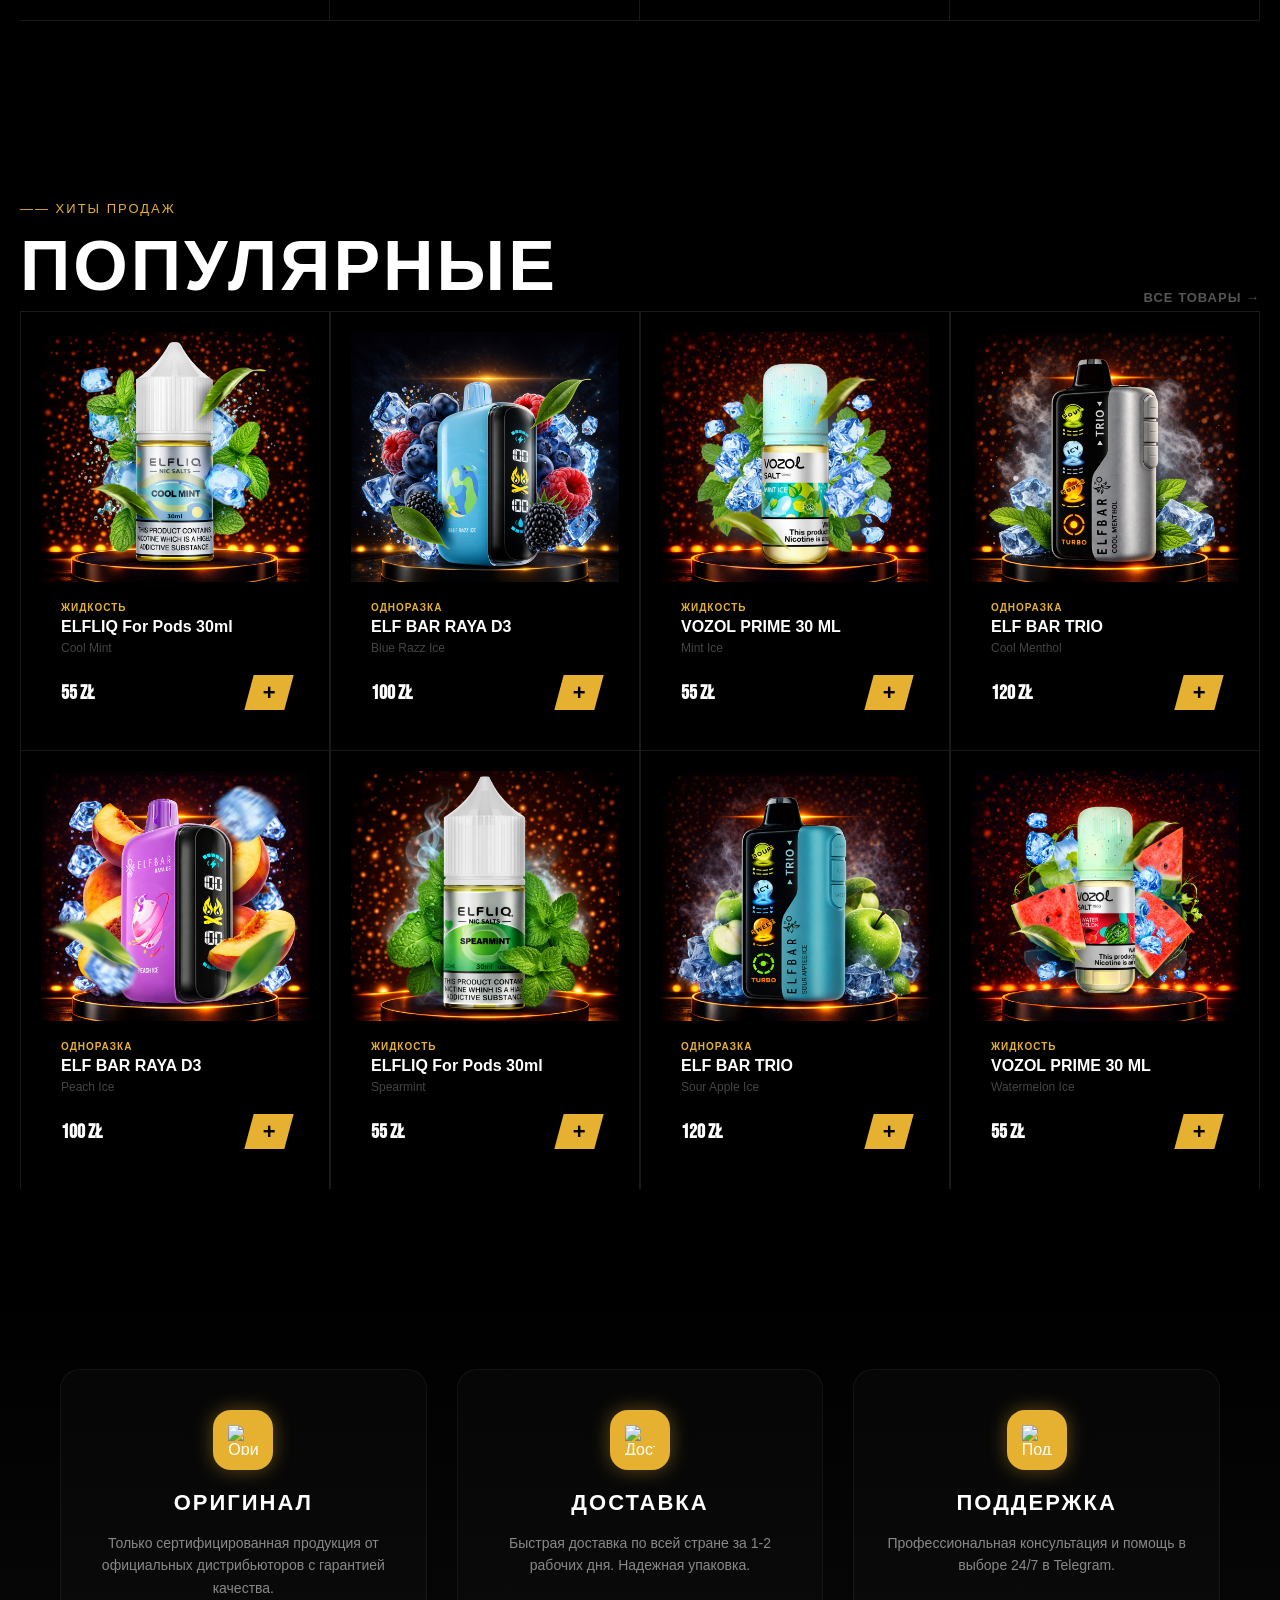
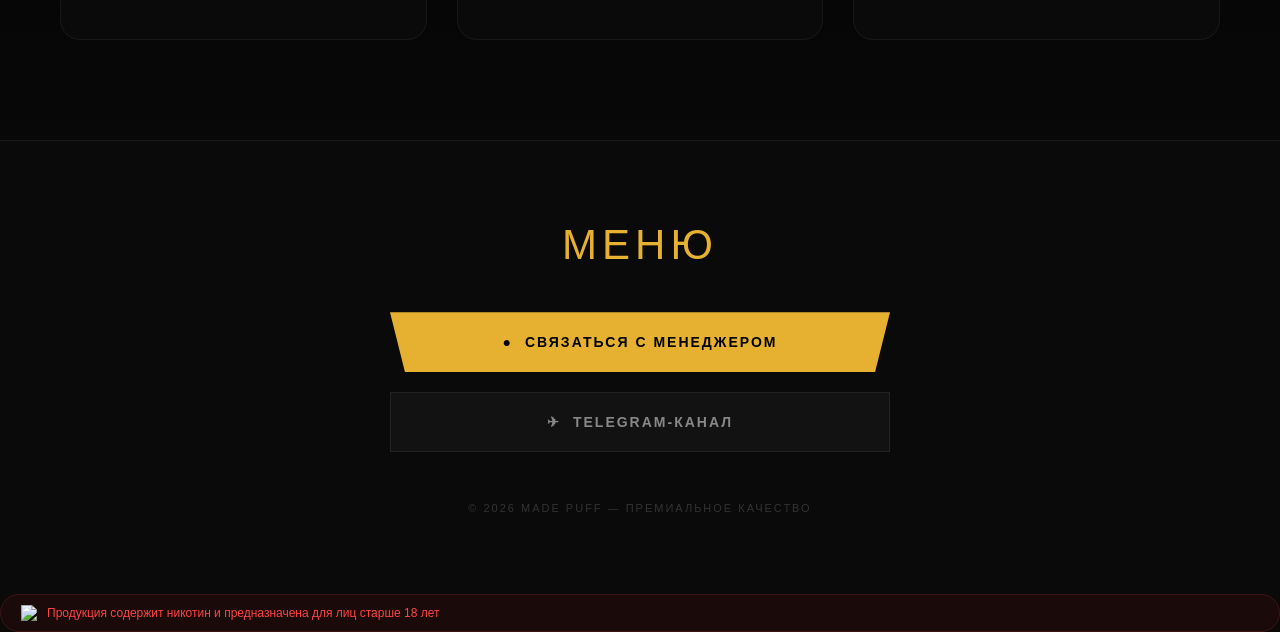
==== commit 8ba9eab7: "12321" ====
--- a/index.html
+++ b/index.html
@@ -11,27 +11,24 @@
 <body>
 
 <header class="header fixed-header">
-    <div class="header-left">
-        <a href="index.html" style="text-decoration: none; display: flex; align-items: center; gap: 10px;">
-            <img src="images/IMG_2073.PNG" alt="Logo" class="main-logo-img">
-            <div class="logo-text" style="color: white;">MADE 
-                <span class="text-yellow">PUFF</span>
-            </div>
+<div class="header-left">
+    <a href="index.html" class="brand-link">
+        <img src="images/IMG_2073.PNG" alt="Logo" class="brand-img">
+        <div class="brand-text">
+            <span class="brand-made">MADE</span> 
+            <span class="brand-puff">PUFF</span>
+        </div>
+    </a>
+</div>
         </a>
     </div>
     
     <nav class="header-nav">
-
-        
         <div class="header-right-actions">
             <a href="cart.html" class="cart-container-link">
                 <img src="https://img.icons8.com/material-outlined/50/000000/shopping-bag--v1.png" alt="Корзина" class="header-cart-icon">
                 <div id="cart-counter" class="cart-badge">0</div>
             </a>
-
-
-            </div>
-
             <div class="burger-menu" onclick="toggleMenu()">
                 <span></span><span></span><span></span>
             </div>
--- a/style.css
+++ b/style.css
@@ -81,7 +81,7 @@
 body { 
     background: black; 
     color: #fff; 
-    font-family: 'Montserrat', sans-serif; 
+    font-family: 'Inter', sans-serif;
     overflow-x: hidden; /* Защита от горизонтального скролла */
     padding-top: 70px; 
 }
@@ -93,10 +93,19 @@
     display: flex; 
     justify-content: space-between; /* Лого слева, всё остальное справа */
     align-items: center;
-    padding: 0 20px; 
+    padding: 0 10px; 
     background: rgba(0, 0, 0, 0.95);
     border-bottom: 1px solid rgba(255, 255, 255, 0.1);
     z-index: 9999;
+
+    height: 70px !important; 
+    background: #000000 !important;
+    display: flex !important;
+    align-items: center !important;
+    justify-content: space-between !important;
+    padding: 0 10px !important;
+    z-index: 9999 !important;
+    border-bottom: 1px solid rgba(255, 255, 255, 0.1);
 }
 
 .header-left { display: flex; align-items: center; gap: 12px; }
@@ -247,7 +256,91 @@
 }
 .marquee-content { display: inline-block; animation: marquee 20s linear infinite; }
 @keyframes marquee { from { transform: translateX(0); } to { transform: translateX(-50%); } }
-
+/* Убираем лишние инлайновые стили и задаем базу */
+/* --- ОБЩИЙ СТИЛЬ ЛОГОТИПА (ПК И МОБИЛКА) --- */
+/* --- ОБНОВЛЕННЫЕ СТИЛИ ЛОГОТИПА --- */
+
+/* --- НОВАЯ ШАПКА: ЧИСТЫЙ КОД --- */
+
+/* Контейнер всей шапки */
+/* --- ОБНУЛЕНИЕ И ЧИСТЫЙ СТИЛЬ ЛОГОТИПА --- */
+
+/* --- ОБНУЛЕНИЕ И ЧИСТЫЙ СТИЛЬ ЛОГОТИПА --- */
+
+/* Подключаем Montserrat 900 для максимальной жирности */
+@import url('https://fonts.googleapis.com/css2?family=Bebas+Neue&family=Montserrat:wght@400;700;900&display=swap');
+
+/* --- ОБНУЛЕНИЕ И ЧИСТЫЙ СТИЛЬ ЛОГОТИПА --- */
+
+.brand-link {
+    text-decoration: none !important;
+    display: flex !important;
+    align-items: center !important;
+    gap: 12px !important;
+    transition: 0.3s ease !important;
+}
+
+.brand-img {
+    width: 45px !important;
+    height: 45px !important;
+    object-fit: contain !important;
+    border-radius: 8px !important;
+}
+
+.brand-text {
+    display: flex !important;
+    gap: 6px !important;
+    line-height: 1 !important;
+    font-family: 'Bebas Neue',  !important;
+}
+
+.brand-made {
+    color: #ffffff !important;
+    font-size: 26px !important; /* Мощный размер */
+    font-weight: 900 !important;
+    text-transform: uppercase !important;
+    transition: 0.3s ease !important;
+}
+
+.brand-puff {
+    color: #e6b130 !important; /* Твой фирменный желтый */
+    font-size: 26px !important;
+    font-weight: 900 !important;
+    text-transform: uppercase !important;
+}
+
+/* ЭФФЕКТ: При наведении на всю ссылку MADE подсвечивается желтым */
+.brand-link:hover .brand-made {
+    color: #e6b130 !important;
+}
+
+/* --- МОБИЛЬНАЯ ВЕРСИЯ (ДО 768px) --- */
+@media screen and (max-width: 768px) {
+    .header.fixed-header {
+        height: 50px !important;
+        padding: 0 1px !important;
+        justify-content: flex-start !important; /* Прижимаем всё к левому краю */
+    }
+
+    .header-left {
+        flex: 1 !important;
+    }
+
+    .brand-img {
+        width: 40px !important; /* На мобилке чуть компактнее */
+        height: 40px !important;
+    }
+
+    .brand-made, .brand-puff {
+        font-size: 20px !important; /* Крупный текст на телефоне */
+        letter-spacing: 0.5px !important;
+    }
+
+    /* Толкаем корзину и бургер вправо */
+    .header-right-actions {
+        margin-left: auto !important;
+    }
+}
 /* --- ПРАВКИ ДЛЯ КОМПЬЮТЕРА (DESKTOP) --- */
 @media (min-width: 769px) {
     .header.fixed-header { padding: 0 40px; }
@@ -267,6 +360,8 @@
 }
 
 @media (max-width: 768px) {
+    
+
     /* Контейнер для четырех блоков */
     .hero-info-bar {
         display: grid !important;
@@ -278,6 +373,7 @@
         margin-top: 30px;
     }
 
+    /*
     /* Каждый отдельный блок (500+, 1-2 дня и т.д.) */
     .info-item {
         padding: 20px 10px !important;
@@ -380,8 +476,19 @@
         transform: skewX(-15deg) translateY(-5px) !important; /* Всплывает вверх */
         filter: brightness(1.1) !important;
     }
-
-}
+.hero-title {
+        /* Увеличиваем общий размер шрифта */
+        font-size: 80px !important; 
+        /* Убираем лишнее расстояние между MADE и PUFF */
+        line-height: 0.85 !important; 
+        font-weight: 900 !important;
+        text-transform: uppercase !important;
+        /* Тот самый шрифт с главной */
+        font-family: 'Bebas Neue', !important;
+
+    }
+}
+
 
 
 
@@ -1560,6 +1667,7 @@
     color: #fff;
     margin: 0;
     font-family: 'Inter', sans-serif;
+    padding-top: 20px;
 }
 
 .catalog-layout {
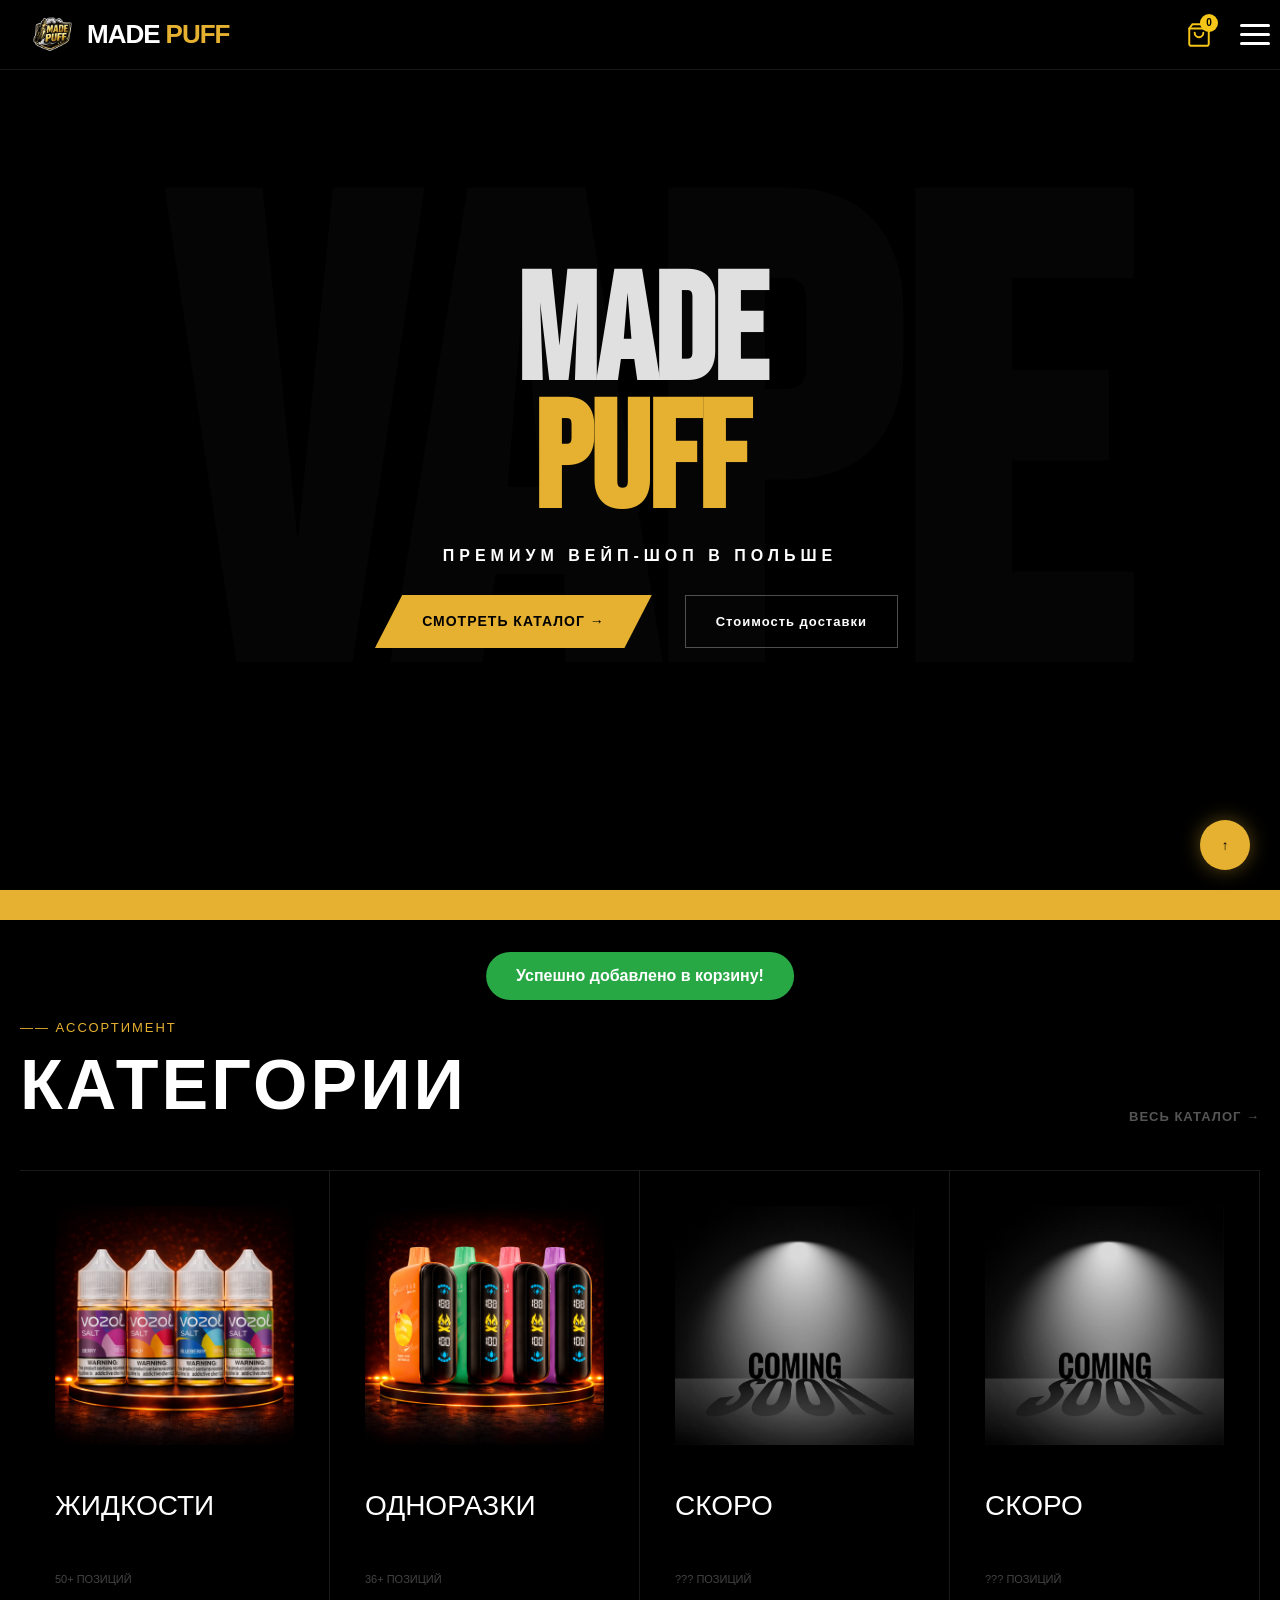
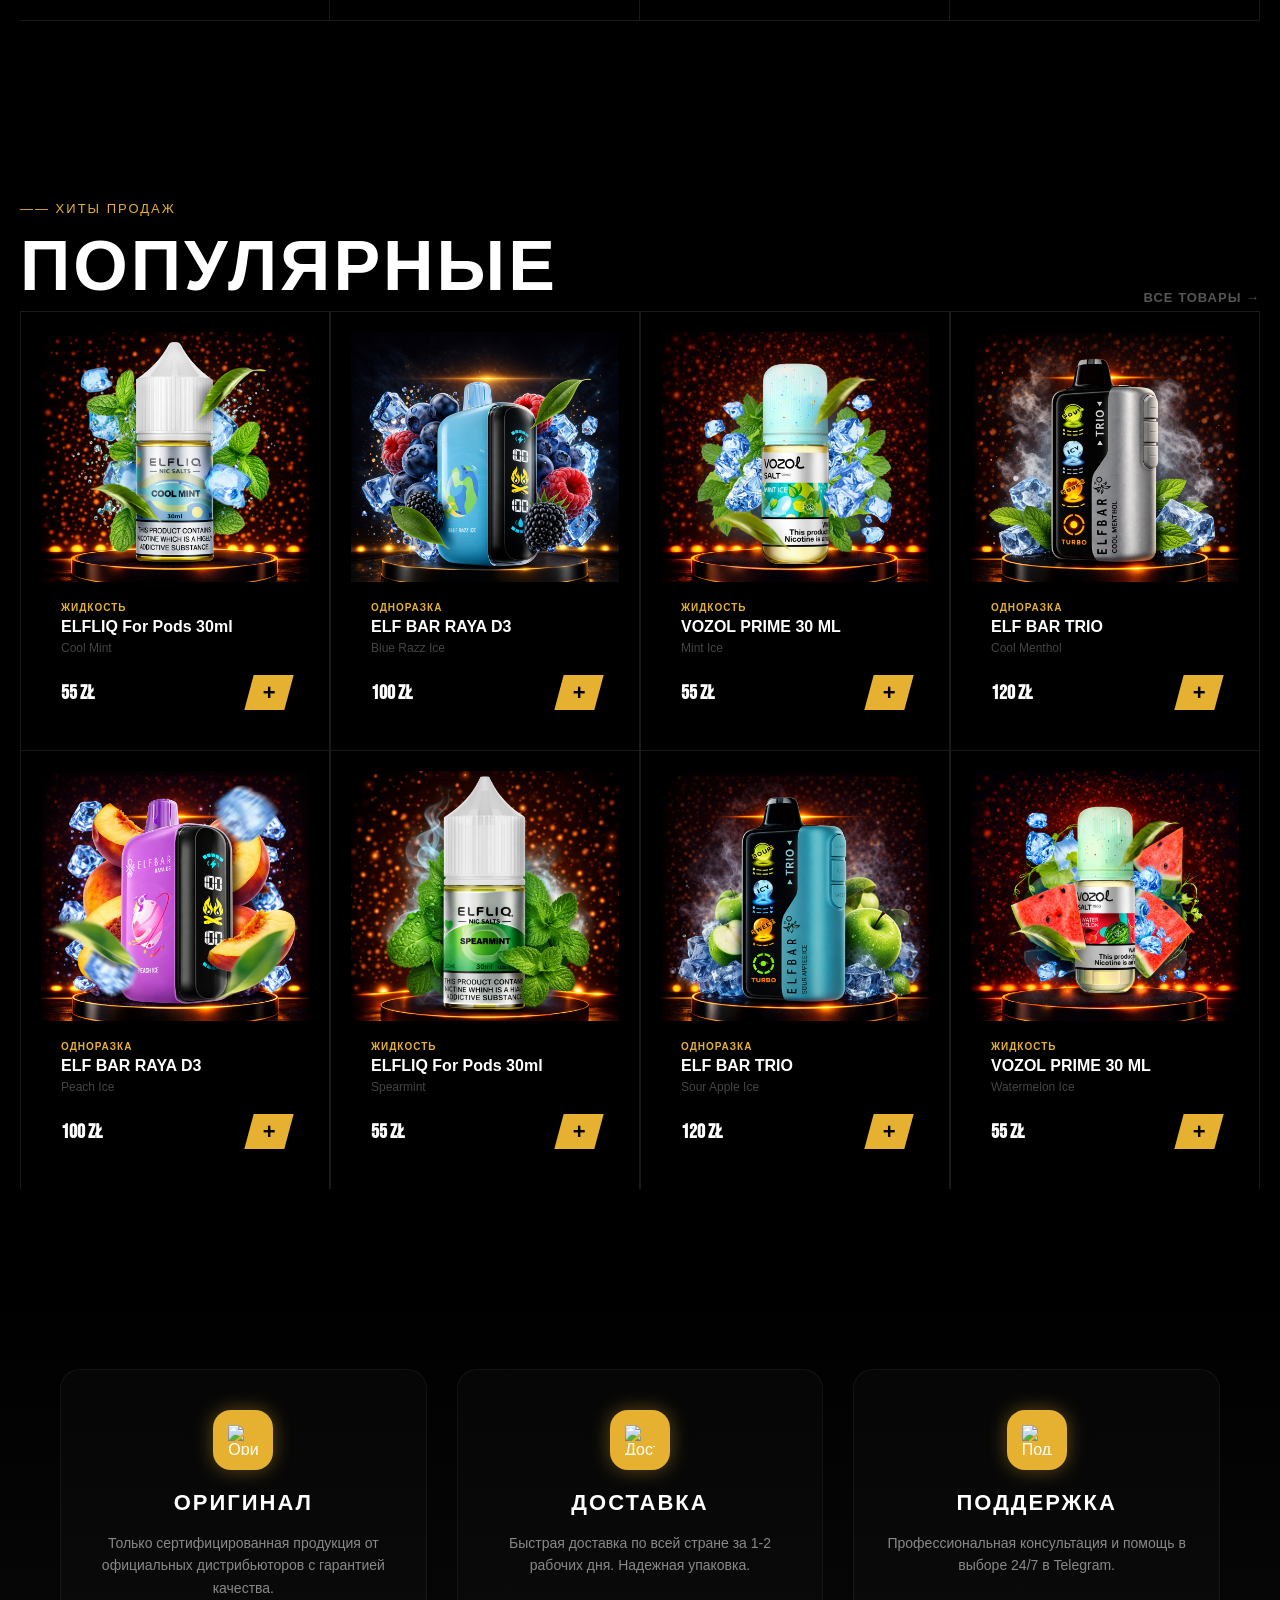
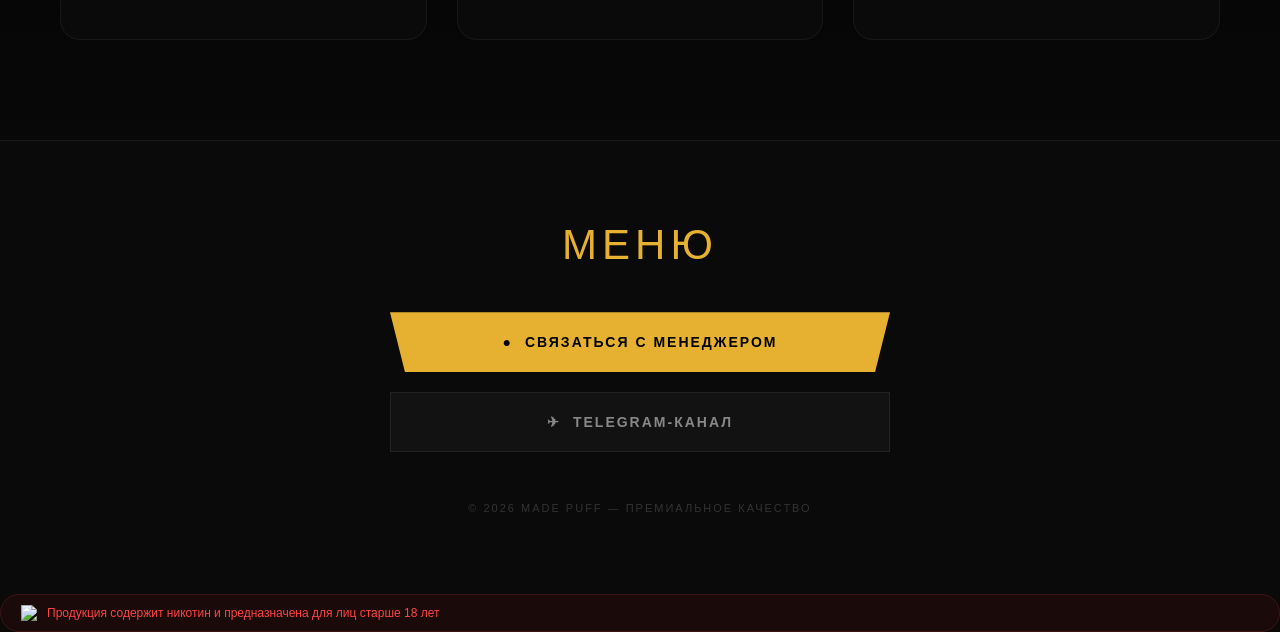
==== commit 4f448437: "123123123123" ====
--- a/index.html
+++ b/index.html
@@ -26,7 +26,7 @@
     <nav class="header-nav">
         <div class="header-right-actions">
             <a href="cart.html" class="cart-container-link">
-                <img src="https://img.icons8.com/material-outlined/50/000000/shopping-bag--v1.png" alt="Корзина" class="header-cart-icon">
+                
                 <div id="cart-counter" class="cart-badge">0</div>
             </a>
             <div class="burger-menu" onclick="toggleMenu()">
@@ -114,7 +114,7 @@
             <div class="categories-flex">
                 <a href="catalog.html?cat=liquid" class="cat-item">
         
-        <div class="cat-arrow">↗</div>
+
         <img src="images/ChatGPT Image 12 апр. 2026 г., 01_29_59.png" alt="">
         <div class="cat-name">ЖИДКОСТИ</div>
         <div class="cat-count">50+ ПОЗИЦИЙ</div>
@@ -122,7 +122,7 @@
 
                <a href="catalog.html?cat=disposable" class="cat-item">
         
-        <div class="cat-arrow">↗</div>
+
         <img src="images/b7bd7509-a5f6-4870-893b-37331216d05d.png" alt="">
         <div class="cat-name">ОДНОРАЗКИ</div>
         <div class="cat-count">36+ ПОЗИЦИЙ</div>
@@ -130,7 +130,7 @@
 
                 <a href="catalog.html" class="cat-item">
                     
-                    <div class="cat-arrow">↗</div>
+
                     <img src="images/92184a471672bcd65d46557674d14206.jpg" alt="">
                     <div class="cat-name">СКОРО</div>
                     <div class="cat-count">??? ПОЗИЦИЙ</div>
@@ -138,7 +138,7 @@
 
                 <a href="catalog.html" class="cat-item">
                     
-                    <div class="cat-arrow">↗</div>
+
                     <img src="images/92184a471672bcd65d46557674d14206.jpg" alt="">
                     <div class="cat-name">СКОРО</div>
                     <div class="cat-count">??? ПОЗИЦИЙ</div>
--- a/style.css
+++ b/style.css
@@ -268,7 +268,7 @@
 /* --- ОБНУЛЕНИЕ И ЧИСТЫЙ СТИЛЬ ЛОГОТИПА --- */
 
 /* Подключаем Montserrat 900 для максимальной жирности */
-@import url('https://fonts.googleapis.com/css2?family=Bebas+Neue&family=Montserrat:wght@400;700;900&display=swap');
+
 
 /* --- ОБНУЛЕНИЕ И ЧИСТЫЙ СТИЛЬ ЛОГОТИПА --- */
 
@@ -285,13 +285,15 @@
     height: 45px !important;
     object-fit: contain !important;
     border-radius: 8px !important;
+    transition: transform 0.5s cubic-bezier(0.175, 0.885, 0.32, 1.275) !important;
+
 }
 
 .brand-text {
     display: flex !important;
     gap: 6px !important;
-    line-height: 1 !important;
-    font-family: 'Bebas Neue',  !important;
+letter-spacing: -1px !important;
+    font-family: 'Inter', sans-serif !important;
 }
 
 .brand-made {
@@ -307,10 +309,16 @@
     font-size: 26px !important;
     font-weight: 900 !important;
     text-transform: uppercase !important;
+
+}
+
+.brand-link:hover .brand-img {
+    transform: scale(1.2) !important; /* Увеличиваем на 20% */
 }
 
 /* ЭФФЕКТ: При наведении на всю ссылку MADE подсвечивается желтым */
-.brand-link:hover .brand-made {
+.brand-link:hover .brand-made,
+.brand-link:active .brand-made {
     color: #e6b130 !important;
 }
 
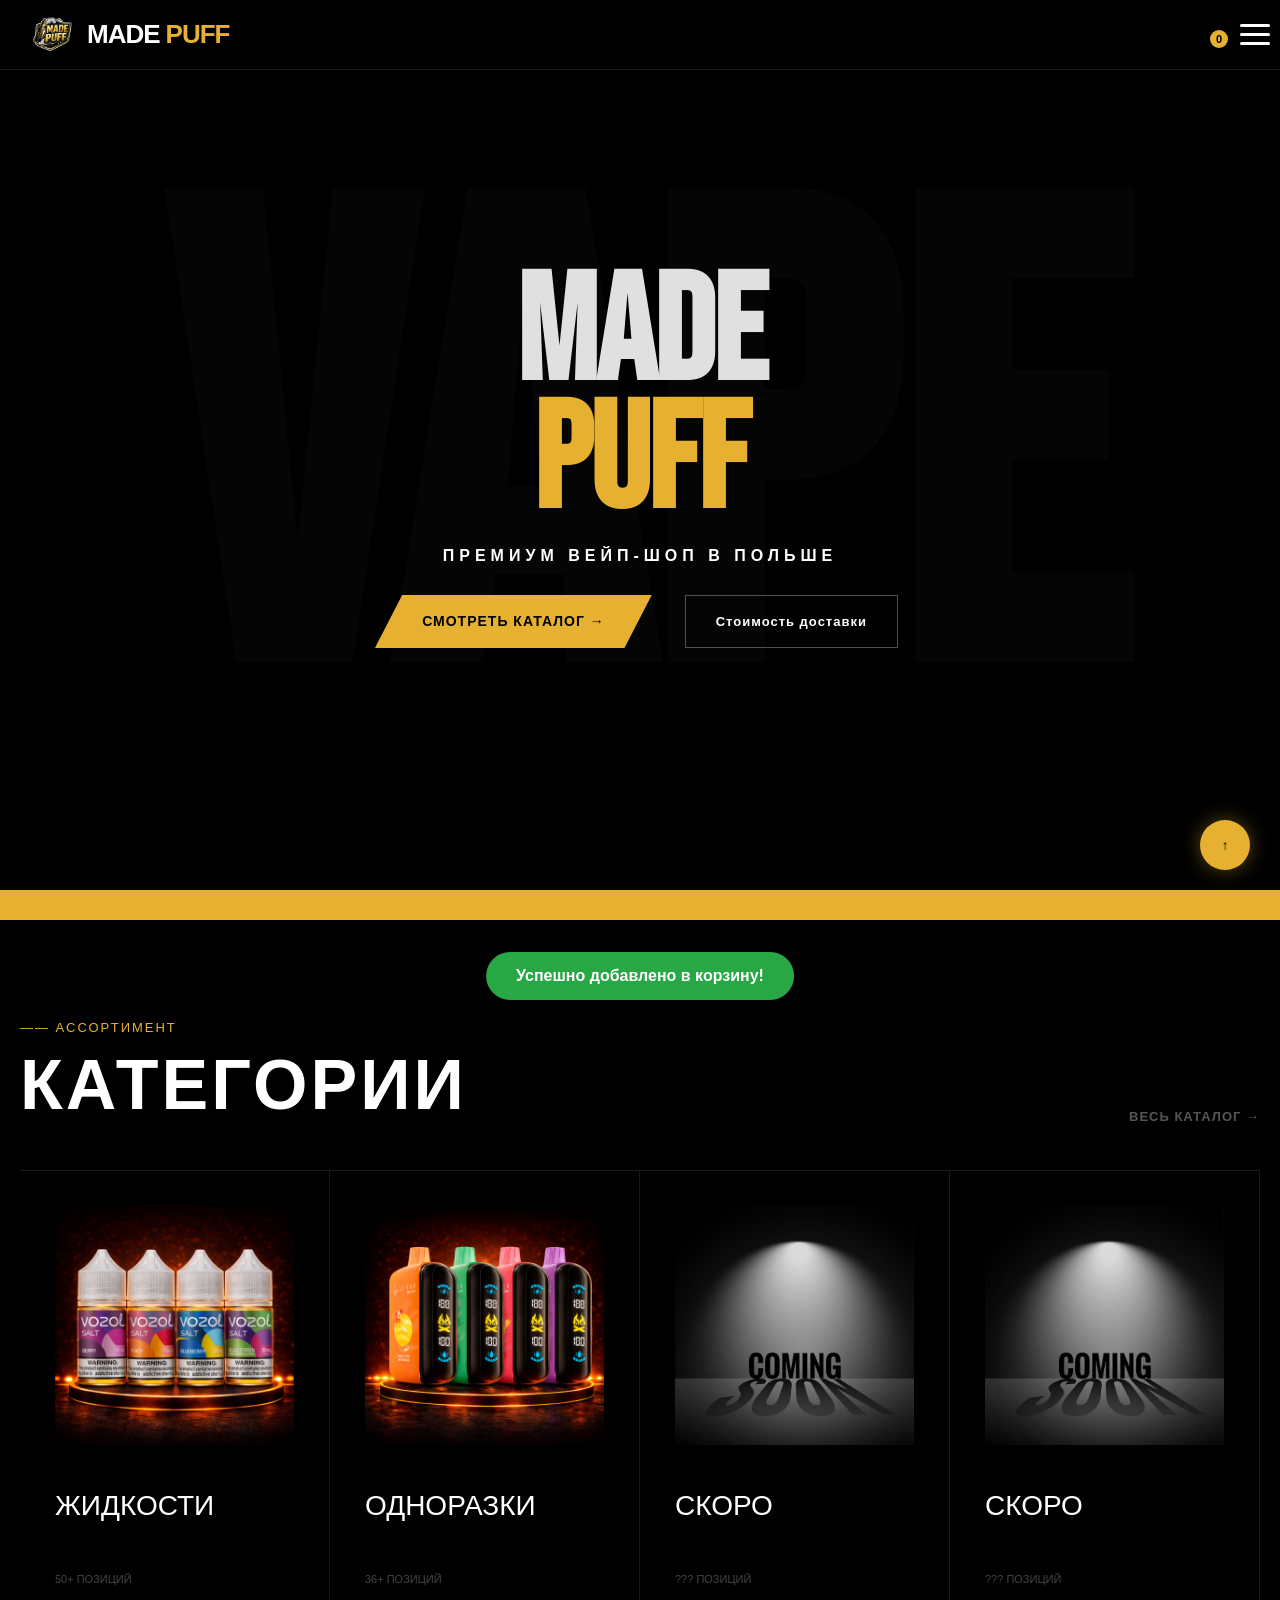
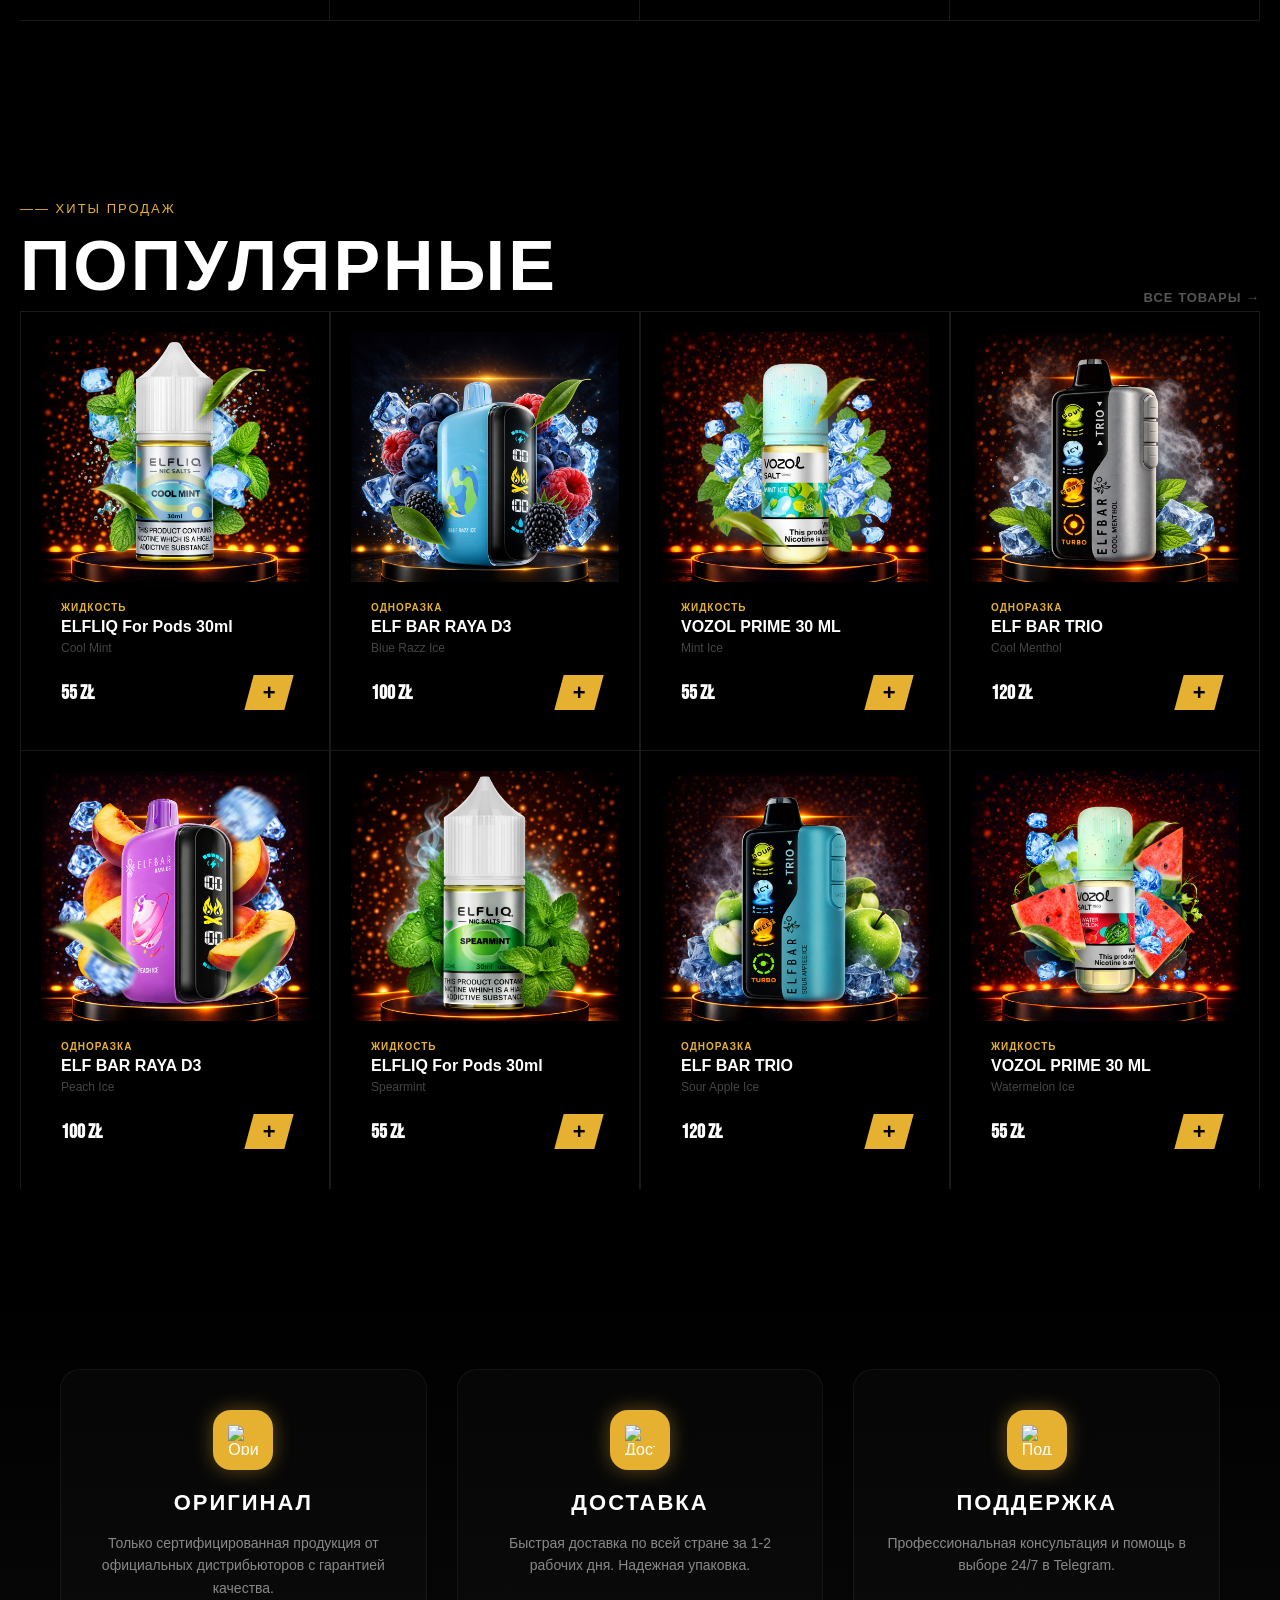
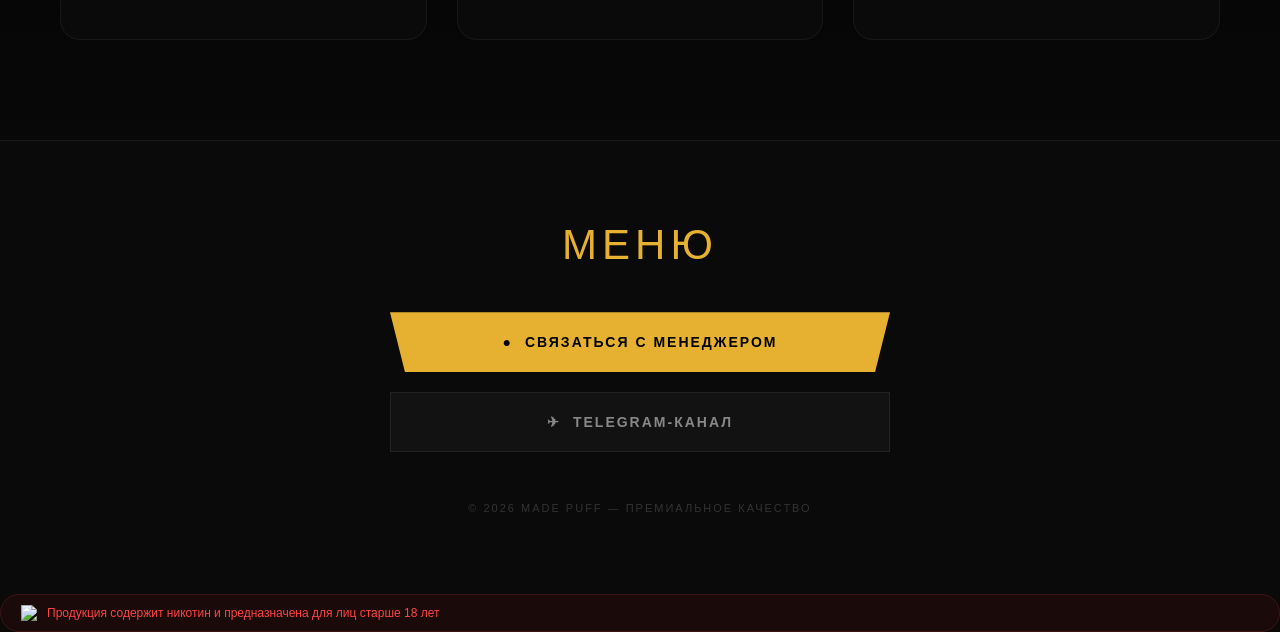
==== commit a0c11ca7: "90" ====
--- a/index.html
+++ b/index.html
@@ -12,7 +12,7 @@
 
 <header class="header fixed-header">
 <div class="header-left">
-    <a href="index.html" class="brand-link">
+    <a href="index" class="brand-link">
         <img src="images/IMG_2073.PNG" alt="Logo" class="brand-img">
         <div class="brand-text">
             <span class="brand-made">MADE</span> 
@@ -25,7 +25,7 @@
     
     <nav class="header-nav">
         <div class="header-right-actions">
-            <a href="cart.html" class="cart-container-link">
+            <a href="cart" class="cart-container-link">
                 
                 <div id="cart-counter" class="cart-badge">0</div>
             </a>
@@ -44,10 +44,10 @@
     </div>
     
 <div class="menu-items">
-<a href="delivery.html" class="menu-link">
+<a href="delivery" class="menu-link">
         <span class="emoji">🚚</span> Доставка
     </a>
-<a href="payment.html" class="menu-link">
+<a href="payment" class="menu-link">
         <span class="emoji">💳</span> Оплата
     </a>
     
@@ -83,11 +83,11 @@
 
 
         <div class="hero-btns">
-            <a href="catalog.html" class="btn-skew-yellow">
+            <a href="catalog" class="btn-skew-yellow">
                 <span class="btn-text">СМОТРЕТЬ КАТАЛОГ →</span>
             </a>
             
-            <a href="delivery.html" class="btn-outline-white">
+            <a href="delivery" class="btn-outline-white">
                 <span class="icon-tg"></span> Стоимость доставки 
             </a>
         </div>
@@ -107,12 +107,12 @@
                 <div class="accent-line">—— АССОРТИМЕНТ</div>
                 <div class="header-main-row">
                     <h2 class="giant-title">КАТЕГОРИИ</h2>
-                    <a href="catalog.html" class="view-all-btn">ВЕСЬ КАТАЛОГ <span class="arrow">→</span></a>
+                    <a href="catalog" class="view-all-btn">ВЕСЬ КАТАЛОГ <span class="arrow">→</span></a>
                 </div>
             </div>
 
             <div class="categories-flex">
-                <a href="catalog.html?cat=liquid" class="cat-item">
+                <a href="catalog?cat=liquid" class="cat-item">
         
 
         <img src="images/ChatGPT Image 12 апр. 2026 г., 01_29_59.png" alt="">
@@ -120,7 +120,7 @@
         <div class="cat-count">50+ ПОЗИЦИЙ</div>
     </a>
 
-               <a href="catalog.html?cat=disposable" class="cat-item">
+               <a href="catalog?cat=disposable" class="cat-item">
         
 
         <img src="images/b7bd7509-a5f6-4870-893b-37331216d05d.png" alt="">
@@ -128,7 +128,7 @@
         <div class="cat-count">36+ ПОЗИЦИЙ</div>
     </a>
 
-                <a href="catalog.html" class="cat-item">
+                <a href="catalog" class="cat-item">
                     
 
                     <img src="images/92184a471672bcd65d46557674d14206.jpg" alt="">
@@ -136,7 +136,7 @@
                     <div class="cat-count">??? ПОЗИЦИЙ</div>
                 </a>
 
-                <a href="catalog.html" class="cat-item">
+                <a href="catalog" class="cat-item">
                     
 
                     <img src="images/92184a471672bcd65d46557674d14206.jpg" alt="">
@@ -155,7 +155,7 @@
             <div class="accent-line">—— ХИТЫ ПРОДАЖ</div>
             <div class="header-main-row">
                 <h2 class="giant-title">ПОПУЛЯРНЫЕ</h2>
-                <a href="catalog.html" class="view-all-btn">ВСЕ ТОВАРЫ <span class="arrow">→</span></a>
+                <a href="catalog" class="view-all-btn">ВСЕ ТОВАРЫ <span class="arrow">→</span></a>
             </div>
         </div>
 
--- a/style.css
+++ b/style.css
@@ -1,43 +1,38 @@
-/* --- ГЛОБАЛЬНЫЙ МОБИЛЬНЫЙ ФИКС (ЧТОБЫ НЕ ВЫЛАЗИЛО) --- */
+
 @media (max-width: 768px) {
-    /* 1. Убираем горизонтальный скролл у всей страницы */
     html, body {
         width: 100vw;
         overflow-x: hidden;
         position: relative;
     }
 
-    /* 2. Сетки: Популярные и Категории — строго 2 в ряд */
     .products-grid-8, 
     .popular-grid, 
     .grid-4, 
     .categories-flex {
         display: grid !important;
-        grid-template-columns: repeat(2, 1fr) !important; /* Ровно 2 колонки */
-        gap: 8px !important; /* Маленький зазор, чтобы не распирало */
+        grid-template-columns: repeat(2, 1fr) !important; 
+        gap: 8px !important; 
         width: 100% !important;
         padding: 10px !important;
         margin: 0 !important;
         box-sizing: border-box !important;
     }
 
-    /* 3. Карточки товаров и категорий */
     .product-card, .popular-card, .card, .cat-item {
         width: 100% !important;
-        min-width: 0 !important; /* Убираем то, что выталкивало вправо */
+        min-width: 0 !important; 
         margin: 0 !important;
-        height: auto !important; /* Для товаров высота по контенту */
-    }
-
-    /* Фикс высоты категорий для 2х2 */
+        height: auto !important; 
+    }
+
     .cat-item {
         height: 220px !important; 
         border-right: 1px solid #1a1a1a !important;
     }
 
-    /* 4. Заголовки (KAIF SMOKE и другие) */
     .hero-title, .kaifsmoke-title {
-        font-size: 50px !important; /* Уменьшаем, чтобы не ломало экран */
+        font-size: 50px !important; 
         letter-spacing: -1px !important;
         line-height: 1 !important;
         width: 100% !important;
@@ -50,14 +45,13 @@
         width: 100%;
     }
 
-    /* 5. Убираем лишние отступы у контейнеров */
     .container, .catalog-layout, .main-content {
         padding-left: 10px !important;
         padding-right: 10px !important;
         width: 100% !important;
     }
 
-    /* 6. Инфо-панель в Hero (цифры 100% и т.д.) */
+
     .hero-info-bar {
         grid-template-columns: repeat(2, 1fr) !important;
         position: relative !important;
@@ -65,7 +59,6 @@
         margin-top: 20px !important;
     }
 
-    /* Скрываем описание на мобилках, чтобы сэкономить место */
     .prod-desc, .hero-description {
         display: none !important;
     }
@@ -82,16 +75,15 @@
     background: black; 
     color: #fff; 
     font-family: 'Inter', sans-serif;
-    overflow-x: hidden; /* Защита от горизонтального скролла */
+    overflow-x: hidden; 
     padding-top: 70px; 
 }
 
-/* --- ШАПКА (ИДЕАЛЬНОЕ ВЫРАВНИВАНИЕ ПРАВОЙ ЧАСТИ) --- */
 .header.fixed-header {
     position: fixed !important;
     top: 0; left: 0; width: 100%; height: 70px;
     display: flex; 
-    justify-content: space-between; /* Лого слева, всё остальное справа */
+    justify-content: space-between; 
     align-items: center;
     padding: 0 10px; 
     background: rgba(0, 0, 0, 0.95);
@@ -112,11 +104,10 @@
 .main-logo-img { width: 40px; height: 40px; border-radius: 8px; object-fit: cover; }
 .logo-text { font-size: 20px; font-weight: 900; font-family: 'Bebas Neue', sans-serif; letter-spacing: 1px; }
 
-/* Обертка для всей правой части (Каталог + Действия) */
 .header-right-wrap {
     display: flex;
     align-items: center;
-    gap: 30px; /* Расстояние между "Каталог" и блоком корзины/бургера */
+    gap: 30px; 
 }
 
 .nav-item {
@@ -124,15 +115,14 @@
 }
 .nav-item:hover { color: #e6b130; }
 
-/* Блок действий: Корзина и Бургер */
 .header-right-actions {
     display: flex;
     align-items: center;
-    gap: 20px; /* Расстояние между корзиной и бургером */
+    gap: 20px; 
 }
 
 .cart-container-link { position: relative; display: flex; align-items: center; }
-.header-cart-icon { width: 28px; filter: invert(1); } /* Делает иконку белой */
+.header-cart-icon { width: 28px; filter: invert(1); } 
 
 .cart-badge {
     position: absolute; top: -5px; right: -8px;
@@ -145,13 +135,12 @@
 .burger-menu { cursor: pointer; display: flex; flex-direction: column; gap: 5px; }
 .burger-menu span { display: block; width: 25px; height: 2px; background: #fff; }
 
-/* --- ГЛАВНЫЙ ЭКРАН (ПК: ИДЕАЛЬНЫЙ ЦЕНТР) --- */
 .hero-premium {
     min-height: calc(100vh - 70px);
     display: flex; 
     flex-direction: column; 
-    justify-content: center; /* Центр по вертикали */
-    align-items: center;     /* Центр по горизонтали */
+    justify-content: center; 
+    align-items: center;     
     text-align: center;
     position: relative;
     padding: 40px 20px;
@@ -173,10 +162,10 @@
     position: relative;
     z-index: 2;
     width: 100%;
-    max-width: 800px; /* Ограничиваем ширину контента на ПК */
+    max-width: 800px; 
     display: flex;
     flex-direction: column;
-    align-items: center; /* Центрируем элементы внутри контента */
+    align-items: center; 
 }
 
 .hero-top-badge {
@@ -189,7 +178,7 @@
 
 .hero-title {
     font-family: 'Bebas Neue', sans-serif;
-    font-size: clamp(80px, 15vw, 160px); /* Адаптивный размер */
+    font-size: clamp(80px, 15vw, 160px); 
     line-height: 0.85; margin-bottom: 20px;
 }
 .text-white { color: #fff; }
@@ -203,23 +192,22 @@
 .hero-description {
     font-size: 14px; color: #888; line-height: 1.6;
     margin-bottom: 40px;
-    max-width: 500px; /* Ограничение описания */
-}
-
-/* КНОПКИ */
+    max-width: 500px; 
+}
+
 .hero-btns {
     display: flex;
-    flex-direction: column; /* На мобилке в столбик */
+    flex-direction: column; 
     gap: 15px;
     width: 100%;
-    max-width: 320px; /* Ограничение ширины кнопок на мобилке */
+    max-width: 320px; 
 }
 
 .btn-skew-yellow {
     background: #e6b130; color: #000; text-decoration: none;
     font-weight: 900; font-size: 14px;
     padding: 20px; display: block;
-    clip-path: polygon(5% 0%, 100% 0%, 95% 100%, 0% 100%); /* Четкий скос */
+    clip-path: polygon(5% 0%, 100% 0%, 95% 100%, 0% 100%); 
 }
 
 .btn-outline-white {
@@ -229,14 +217,13 @@
     padding: 18px; display: block;
 }
 
-/* --- ИНФО-БАР (НИЗ: ПК И МОБИЛКА) --- */
 .hero-info-bar {
     width: 100%;
     display: grid;
-    grid-template-columns: 1fr 1fr; /* 2 колонки на мобилке */
+    grid-template-columns: 1fr 1fr; 
     border-top: 1px solid rgba(255, 255, 255, 0.1);
     background: rgba(0,0,0,0.5);
-    margin-top: auto; /* Прижимаем к низу Hero-секции */
+    margin-top: auto; 
 }
 
 .info-item {
@@ -248,7 +235,6 @@
 .info-num { font-size: 28px; font-weight: 900; color: #e6b130; }
 .info-text { font-size: 9px; color: #fff; font-weight: 600; text-transform: uppercase; }
 
-/* БЕГУЩАЯ СТРОКА */
 .marquee-ticker {
     width: 100%; background: #e6b130; color: #000;
     padding: 10px 0; font-weight: 900; font-size: 11px;
@@ -256,21 +242,6 @@
 }
 .marquee-content { display: inline-block; animation: marquee 20s linear infinite; }
 @keyframes marquee { from { transform: translateX(0); } to { transform: translateX(-50%); } }
-/* Убираем лишние инлайновые стили и задаем базу */
-/* --- ОБЩИЙ СТИЛЬ ЛОГОТИПА (ПК И МОБИЛКА) --- */
-/* --- ОБНОВЛЕННЫЕ СТИЛИ ЛОГОТИПА --- */
-
-/* --- НОВАЯ ШАПКА: ЧИСТЫЙ КОД --- */
-
-/* Контейнер всей шапки */
-/* --- ОБНУЛЕНИЕ И ЧИСТЫЙ СТИЛЬ ЛОГОТИПА --- */
-
-/* --- ОБНУЛЕНИЕ И ЧИСТЫЙ СТИЛЬ ЛОГОТИПА --- */
-
-/* Подключаем Montserrat 900 для максимальной жирности */
-
-
-/* --- ОБНУЛЕНИЕ И ЧИСТЫЙ СТИЛЬ ЛОГОТИПА --- */
 
 .brand-link {
     text-decoration: none !important;
@@ -298,14 +269,14 @@
 
 .brand-made {
     color: #ffffff !important;
-    font-size: 26px !important; /* Мощный размер */
+    font-size: 26px !important; 
     font-weight: 900 !important;
     text-transform: uppercase !important;
     transition: 0.3s ease !important;
 }
 
 .brand-puff {
-    color: #e6b130 !important; /* Твой фирменный желтый */
+    color: #e6b130 !important; 
     font-size: 26px !important;
     font-weight: 900 !important;
     text-transform: uppercase !important;
@@ -313,21 +284,20 @@
 }
 
 .brand-link:hover .brand-img {
-    transform: scale(1.2) !important; /* Увеличиваем на 20% */
-}
-
-/* ЭФФЕКТ: При наведении на всю ссылку MADE подсвечивается желтым */
+    transform: scale(1.2) !important; 
+}
+
 .brand-link:hover .brand-made,
 .brand-link:active .brand-made {
     color: #e6b130 !important;
 }
 
-/* --- МОБИЛЬНАЯ ВЕРСИЯ (ДО 768px) --- */
+
 @media screen and (max-width: 768px) {
     .header.fixed-header {
         height: 50px !important;
         padding: 0 1px !important;
-        justify-content: flex-start !important; /* Прижимаем всё к левому краю */
+        justify-content: flex-start !important; 
     }
 
     .header-left {
@@ -335,58 +305,52 @@
     }
 
     .brand-img {
-        width: 40px !important; /* На мобилке чуть компактнее */
+        width: 40px !important; 
         height: 40px !important;
     }
 
     .brand-made, .brand-puff {
-        font-size: 20px !important; /* Крупный текст на телефоне */
+        font-size: 20px !important; 
         letter-spacing: 0.5px !important;
     }
 
-    /* Толкаем корзину и бургер вправо */
+
     .header-right-actions {
         margin-left: auto !important;
     }
 }
-/* --- ПРАВКИ ДЛЯ КОМПЬЮТЕРА (DESKTOP) --- */
+
 @media (min-width: 769px) {
     .header.fixed-header { padding: 0 40px; }
     
     .hero-btns {
-        flex-direction: row; /* Кнопки в ряд */
+        flex-direction: row; 
         max-width: none;
         justify-content: center;
     }
     .btn-skew-yellow, .btn-outline-white { width: auto; padding: 18px 45px; }
 
     .hero-info-bar {
-        grid-template-columns: repeat(4, 1fr); /* 4 колонки в ряд */
-        position: absolute; bottom: 40px; /* Прижимаем к бегущей строке */
+        grid-template-columns: repeat(4, 1fr); 
+        position: absolute; bottom: 40px; 
     }
     .desktop-only { display: block; }
 }
 
 @media (max-width: 768px) {
     
-
-    /* Контейнер для четырех блоков */
     .hero-info-bar {
         display: grid !important;
-        /* Делаем ровно две колонки */
         grid-template-columns: 1fr 1fr !important; 
-        /* Убираем стандартные флекс-настройки, если были */
         gap: 0 !important; 
         border-top: 1px solid rgba(255, 255, 255, 0.1);
         margin-top: 30px;
     }
 
-    /*
-    /* Каждый отдельный блок (500+, 1-2 дня и т.д.) */
     .info-item {
         padding: 20px 10px !important;
         display: flex !important;
-        flex-direction: row !important; /* Число и текст в одну строку */
+        flex-direction: row !important; 
         align-items: center !important;
         justify-content: center !important;
         gap: 10px !important;
@@ -394,16 +358,14 @@
         box-sizing: border-box;
     }
 
-    /* Вертикальная линия между колонками (только для левых блоков) */
     .info-item:nth-child(odd) {
         border-right: 1px solid rgba(255, 255, 255, 0.1);
     }
 
-    /* Настройка шрифтов, чтобы всё влезло в 2 колонки */
     .info-num {
         font-size: 22px !important;
         font-weight: 800 !important;
-        color: #e6b130; /* Твой золотой цвет */
+        color: #e6b130; 
     }
 
     .info-text {
@@ -414,7 +376,6 @@
         text-transform: uppercase;
     }
 
-    /* 2. ТЕКСТ ПОД ЗАГОЛОВКОМ (Премиум...) */
     .hero-subtitle {
         font-size: 13px !important;
         letter-spacing: 2px !important;
@@ -432,19 +393,17 @@
         color: rgba(255, 255, 255, 0.7) !important;
     }
 
-    /* 3. КНОПКИ: ОДИНАКОВЫЕ И НАКЛОННЫЕ */
     .hero-btns {
         display: flex !important;
-        flex-direction: column !important; /* Друг под другом */
+        flex-direction: column !important; 
         align-items: center !important;
         gap: 15px !important;
         width: 100% !important;
     }
 
-    /* Общий стиль для обеих кнопок, чтобы были один в один */
     .btn-skew-yellow, .btn-outline-white {
-        width: 260px !important; /* Одинаковая ширина */
-        height: 50px !important; /* Одинаковая высота */
+        width: 260px !important; 
+        height: 50px !important; 
         display: flex !important;
         align-items: center !important;
         justify-content: center !important;
@@ -453,45 +412,37 @@
         font-size: 12px !important;
         text-transform: uppercase !important;
         
-        /* ГЛАВНОЕ: НАКЛОН ПО ДИАГОНАЛИ */
         transform: skewX(-15deg) !important; 
         transition: all 0.3s ease !important;
     }
 
-    /* Желтая кнопка */
     .btn-skew-yellow {
         background: #e6b130 !important;
         color: #000 !important;
         border: none !important;
     }
 
-    /* Белая кнопка (Telegram) — теперь такая же наклонная */
     .btn-outline-white {
         background: transparent !important;
         border: 1px solid #fff !important;
         color: #fff !important;
     }
 
-    /* ВЫРАВНИВАЕМ ТЕКСТ (чтобы буквы не были косыми) */
     .btn-text, .btn-outline-white span {
         display: block !important;
-        transform: skewX(15deg) !important; /* Обратный наклон */
-    }
-
-    /* ЭФФЕКТ ВСПЛЫВАНИЯ (при нажатии/наведении) */
+        transform: skewX(15deg) !important; 
+    }
+
     .btn-skew-yellow:hover, .btn-skew-yellow:active,
     .btn-outline-white:hover, .btn-outline-white:active {
-        transform: skewX(-15deg) translateY(-5px) !important; /* Всплывает вверх */
+        transform: skewX(-15deg) translateY(-5px) !important; 
         filter: brightness(1.1) !important;
     }
 .hero-title {
-        /* Увеличиваем общий размер шрифта */
         font-size: 80px !important; 
-        /* Убираем лишнее расстояние между MADE и PUFF */
         line-height: 0.85 !important; 
         font-weight: 900 !important;
         text-transform: uppercase !important;
-        /* Тот самый шрифт с главной */
         font-family: 'Bebas Neue', !important;
 
     }
@@ -504,24 +455,23 @@
 
 .cart-wrapper {
     position: relative;
-    padding: 10px; /* Увеличиваем зону, чтобы мышка не "теряла" корзину */
+    padding: 10px; 
 }
 
 .cart-popup {
     position: absolute;
-    top: 100%; /* Прямо под иконкой */
+    top: 100%; 
     right: 0;
     width: 320px;
     background: #0a0a0a !important;
     border: 1px solid #222;
     border-top: 3px solid #e6b130 !important;
     padding: 20px;
-    display: none; /* Скрыто по умолчанию */
+    display: none; 
     z-index: 999999;
     box-shadow: 0 15px 50px rgba(0,0,0,0.9);
 }
 
-/* Класс, который добавляет JS */
 .cart-popup.visible {
     display: block !important;
 }
@@ -544,14 +494,12 @@
     border-color: #ff4444;
 }
 
-/* --- МОБИЛЬНОЕ МЕНЮ: ЭФФЕКТ ПРОЕКТОРА --- */
 .side-menu {
     position: fixed;
     top: 0;
     right: -100%;
     width: 300px;
     height: 100%;
-    /* Жестко задаем радиальный желтоватый градиент (эффект света в темноте) */
     background: radial-gradient(circle at center, #2b2200 0%, #000000 100%) !important;
     z-index: 100000;
     transition: all 0.5s cubic-bezier(0.4, 0, 0.2, 1);
@@ -565,7 +513,6 @@
     right: 0;
 }
 
-/* --- ПУНКТЫ МЕНЮ: ПОЛНАЯ ПОДСВЕТКА --- */
 .menu-link {
     color: #fff;
     padding: 15px 20px;
@@ -579,20 +526,17 @@
     cursor: pointer;
 }
 
-/* При наведении: фон становится золотым, текст черным */
 .menu-link:hover {
-    background: #e6b130 !important; /* Полностью желтый фон */
-    color: #000 !important;        /* Черный текст для контраста */
-    transform: translateX(10px);   /* Сдвиг вправо */
+    background: #e6b130 !important; 
+    color: #000 !important;        
+    transform: translateX(10px);   
     box-shadow: 0 5px 15px rgba(230, 177, 48, 0.4);
 }
 
-/* Изменяем цвет текста внутри ссылки при наведении, если он там есть */
 .menu-link:hover .emoji {
-    filter: brightness(0); /* Эмодзи тоже подстраивается под черный текст */
-}
-
-/* --- КНОПКИ ВНИЗУ: ЭФФЕКТ ВСПЛЫТИЯ --- */
+    filter: brightness(0); 
+}
+
 .menu-footer {
     margin-top: auto;
     display: flex;
@@ -615,19 +559,17 @@
     cursor: pointer;
 }
 
-/* Желтая кнопка "Связаться" */
 .btn-manager {
     background: #e6b130;
     color: #000;
 }
 
 .btn-manager:hover {
-    transform: translateY(-8px) scale(1.02); /* Всплывает выше и чуть увеличивается */
+    transform: translateY(-8px) scale(1.02); 
     background: #ffcc00;
     box-shadow: 0 10px 25px rgba(230, 177, 48, 0.6);
 }
 
-/* Синяя кнопка "Telegram" */
 .btn-tg {
     background: #1a2533;
     color: #fff;
@@ -641,9 +583,9 @@
     box-shadow: 0 10px 25px rgba(0, 0, 0, 0.5);
 }
 
-/* --- ТЕМНЫЙ ФОН (OVERLAY) --- */
+
 .overlay {
-    backdrop-filter: blur(8px); /* Сильное размытие сайта сзади */
+    backdrop-filter: blur(8px); 
     background: rgba(0, 0, 0, 0.7);
 }
 
@@ -652,21 +594,19 @@
 .header a { color: #fff; margin-left: 20px; text-decoration: none; font-weight: 600; transition: .3s; }
 .header a:hover { color: #e6b130; }
 
-/* УБИРАЕМ ЛИШНЮЮ ЖЕЛТИЗНУ ИЗ ШАПКИ */
 .header {
     position: fixed; top: 0; left: 0; width: 100%;
     display: flex; justify-content: space-between; align-items: center;
     padding: 10px 40px; background: rgba(0, 0, 0, 0.95);
     border-bottom: 1px solid rgba(255,255,255,0.1); 
     z-index: 2000;
-    box-shadow: none; /* Убираем свечение, если оно было */
+    box-shadow: none; 
 }
 
 .header-left { display: flex; align-items: center; gap: 15px; }
 .main-logo-img { width: 40px; height: 40px; border-radius: 8px; }
 .logo-text { font-weight: 900; font-size: 22px; }
 
-/* СЧЕТЧИК НА КОРЗИНЕ */
 .cart-container-link { position: relative; display: flex; align-items: center; text-decoration: none; }
 .header-cart-icon { width: 30px; filter: invert(1); transition: 0.3s; }
 .header-cart-icon:hover { opacity: 0.7; }
@@ -679,7 +619,6 @@
     display: flex; justify-content: center; align-items: center;
 }
 
-/* УВЕДОМЛЕНИЕ */
 .toast-success {
     position: fixed; bottom: -100px; left: 50%; transform: translateX(-50%);
     background: #28a745; color: #fff; padding: 15px 30px; border-radius: 50px;
@@ -687,7 +626,6 @@
 }
 .toast-success.show { bottom: 40px; }
 
-/* КАРТОЧКИ ТОВАРА */
 .products-grid-8 { display: grid; grid-template-columns: repeat(4, 1fr); gap: 1px; background: #1a1a1a; }
 .product-card { background: #0b0a09; padding: 20px; cursor: pointer; transition: 0.3s; }
 .product-card:hover { background: #111; outline: 1px solid #e6b130; z-index: 5; }
@@ -726,10 +664,7 @@
     display: flex !important;
     justify-content: space-between !important;
     align-items: center !important;
-    
-    /* Добавляем большой отступ сверху, чтобы заголовок не прятался, 
-       но УБИРАЕМ ЛЕВЫЙ padding до 0, чтобы слово "МЕНЮ" прижалось к краю */
-    padding: 60px 20px 20px 0 !important; /* Левый отступ теперь 0 */
+    padding: 60px 20px 20px 0 !important; 
     
     width: 100% !important;
     box-sizing: border-box !important;
@@ -749,7 +684,7 @@
     background: none !important;
     border: none !important;
     color: #fff !important;
-    font-size: 32px !important; /* Делаем крестик чуть крупнее и заметнее */
+    font-size: 32px !important; 
     cursor: pointer !important;
     line-height: 1 !important;
 }
@@ -773,7 +708,6 @@
 }
 .overlay.active { display: block; }
 
-/* ВИДЖЕТ КОРЗИНЫ */
 .cart-widget {
     position: fixed;
     top: 30px;
@@ -806,13 +740,12 @@
     align-items: center;
 }
 
-/* ЗЕЛЕНОЕ УВЕДОМЛЕНИЕ (TOAST) */
 .toast {
     position: fixed;
     bottom: -100px;
     left: 50%;
     transform: translateX(-50%);
-    background: #28a745; /* Зеленый цвет */
+    background: #28a745; 
     color: white;
     padding: 15px 30px;
     border-radius: 50px;
@@ -822,7 +755,6 @@
 }
 .toast.show { bottom: 30px; }
 
-/* МОДАЛЬНОЕ ОКНО КОРЗИНЫ */
 .cart-modal {
     display: none;
     position: fixed;
@@ -1079,7 +1011,6 @@
     padding: 0 20px;
 }
 
-/* --- HERO SECTION --- */
 .hero-premium {
     height: 100vh;
     position: relative;
@@ -1180,7 +1111,6 @@
     to { transform: translateX(-50%); }
 }
 
-/* --- CATEGORIES SECTION (Твой стиль + Мобильная сетка 2х2) --- */
 .minimal-categories {
     padding: 100px 0;
     background: #000;
@@ -1198,7 +1128,6 @@
     color: #fff;
 }
 
-/* Флекс-контейнер теперь разрешает перенос (wrap) */
 .categories-flex {
     display: flex;
     flex-wrap: wrap; 
@@ -1206,13 +1135,13 @@
     width: 100%;
 }
 
-/* Базовый стиль карточки (как у тебя и был) */
+
 .cat-item {
-    flex: 1; /* Для десктопа */
+    flex: 1; 
     min-width: 250px;
     height: 450px;
     border-right: 1px solid #1a1a1a;
-    border-bottom: 1px solid #1a1a1a; /* Добавили полосу снизу для сетки */
+    border-bottom: 1px solid #1a1a1a; 
     padding: 35px;
     position: relative;
     overflow: hidden;
@@ -1225,22 +1154,18 @@
     box-sizing: border-box;
 }
 .cat-item:hover {
-    /* 1. Карточка приподнимается */
+
     transform: translateY(-10px); 
-    
-    /* 2. Поднимаем карточку над соседними, чтобы тень была видна */
+
     z-index: 10; 
-    
-    /* 3. Делаем фон чуть светлее, чтобы подчеркнуть объем */
+
     background: #161616; 
-    
-    /* 4. Добавляем глубокую тень */
+
     box-shadow: 0 20px 40px rgba(0, 0, 0, 0.6);
-    
-    /* 5. Желтая полоска снизу (как на товарах) */
+
     border-bottom: 4px solid #e6b130 !important;
 }
-/* Твой всплывающий желтый градиент */
+
 .cat-item::before {
     content: '';
     position: absolute;
@@ -1254,7 +1179,6 @@
 }
 .cat-item:hover::before { bottom: 0; }
 
-/* Твоя желтая стрелка ↗ */
 .cat-arrow {
     position: absolute;
     top: 25px;
@@ -1274,7 +1198,6 @@
 }
 .cat-item:hover .cat-arrow { opacity: 1; transform: translate(0, 0); }
 
-/* Стили текста и иконок */
 .cat-number { font-size: 12px; color: #444; z-index: 2; }
 .cat-item:first-child .cat-number { color: #e6b130; }
 .cat-emoji { font-size: 40px; text-align: center; z-index: 2; transition: 0.3s; margin: auto 0; }
@@ -1282,7 +1205,6 @@
 .cat-name { font-family: 'Bebas Neue', sans-serif; font-size: 28px; z-index: 2; margin-bottom: 5px; }
 .cat-count { font-size: 11px; color: #444; z-index: 2; }
 
-/* Твоя кнопка "Все товары" */
 .view-all-btn {
     text-decoration: none;
     color: #555;
@@ -1299,41 +1221,36 @@
     border-bottom: 1px solid #e6b130;
 }
 
-/* ФИНАЛЬНЫЙ КОД ДЛЯ МОБИЛЬНОЙ СЕТКИ 2х2 */
-/* --- АДАПТИВНОСТЬ ДЛЯ КАТЕГОРИЙ (2х2 НА МОБИЛКЕ) --- */
-
 @media (max-width: 768px) {
     .categories-flex {
-        /* Переключаем с flex на grid для точности */
         display: grid !important;
-        grid-template-columns: 1fr 1fr !important; /* Строго 2 колонки */
+        grid-template-columns: 1fr 1fr !important; 
         width: 100% !important;
         border-top: 1px solid #1a1a1a;
     }
 
     .cat-item {
-        /* Сбрасываем ширину и высоту для мобилки */
         min-width: 0 !important; 
         width: 100% !important;
-        height: 250px !important; /* Уменьшаем высоту, чтобы 4 карточки влезли в экран */
+        height: 250px !important; 
         padding: 20px !important;
         border-right: 1px solid #1a1a1a !important;
         border-bottom: 1px solid #1a1a1a !important;
     }
 
-    /* Убираем правую границу у каждой второй карточки, чтобы не было двойных линий */
+   
     .cat-item:nth-child(2n) {
         border-right: none !important;
     }
 
-    /* Настраиваем текст и иконки под малый экран */
+    
     .cat-emoji {
         font-size: 30px !important;
         margin: 10px 0 !important;
     }
 
     .cat-name {
-        font-size: 18px !important; /* Уменьшаем шрифт, чтобы не переносился */
+        font-size: 18px !important; 
         margin-bottom: 2px !important;
     }
 
@@ -1345,7 +1262,6 @@
         font-size: 9px !important;
     }
 
-    /* Уменьшаем стрелку ↗ */
     .cat-arrow {
         width: 25px !important;
         height: 25px !important;
@@ -1355,7 +1271,6 @@
     }
 }
 
-/* Совсем для мелких телефонов (типа SE) */
 @media (max-width: 380px) {
     .cat-item {
         height: 200px !important;
@@ -1364,22 +1279,22 @@
         font-size: 16px !important;
     }
 }
-/* --- ПОПУЛЯРНЫЕ ТОВАРЫ --- */
+
 .popular-products {
     padding: 80px 0;
-    background-color: #000000; /* Был #0b0a09, теперь идеально черный */
-}
-
-/* СЕТКА НА 4 КОЛОНКИ */
+    background-color: #000000; 
+}
+
+
 .products-grid-8 {
     display: grid;
-    grid-template-columns: repeat(4, 1fr); /* Ровно 4 в ряд */
+    grid-template-columns: repeat(4, 1fr); 
     border-top: 1px solid #1a1a1a;
     border-left: 1px solid #1a1a1a;
 }
 
 .popular-card, .product-card {
-    background: #000000 !important; /* Полностью черный фон карточки */
+    background: #000000 !important; 
     position: relative;
     overflow: hidden;
     transition: transform 0.3s cubic-bezier(0.25, 0.46, 0.45, 0.94), 
@@ -1388,32 +1303,31 @@
     border-bottom: 0px solid transparent;
 }
 
-/* 2. Эффект при наведении курсора */
+
 .popular-card:hover {
-    transform: translateY(-8px); /* Карточка всплывает вверх */
-    box-shadow: 0 15px 35px rgba(0, 0, 0, 0.7); /* Глубокая тень снизу */
-    border-bottom: 4px solid #e6b130; /* Появляется фирменная желтая полоска */
-}
-
-/* ВНУТРЕННИЙ СЕРОВАТЫЙ ФОН ДЛЯ ФОТО */
+    transform: translateY(-8px); 
+    box-shadow: 0 15px 35px rgba(0, 0, 0, 0.7); 
+    border-bottom: 4px solid #e6b130; 
+}
+
+
 .product-image-box {
-width: 100% !important;   /* Занимает всю ширину карточки */
-    aspect-ratio: 1 / 1;      /* ДЕЛАЕТ ИДЕАЛЬНЫЙ КВАДРАТ автоматически */
-    background-color: #111;   /* Цвет фона под фото */
-    overflow: hidden !important; /* Обрезает всё, что выходит за края */
-    padding: 0 !important;    /* УДАЛЯЕМ ОТСТУПЫ (это уберет рамку) */
+width: 100% !important;   
+    aspect-ratio: 1 / 1;      
+    background-color: #111;   
+    overflow: hidden !important; 
+    padding: 0 !important;    
     margin: 0 !important;
     display: block !important;
     position: relative;
     transition: transform 0.5s ease;
 }
 
-/* ПРИНУДИТЕЛЬНОЕ ВСПЛЫТИЕ ДЛЯ ВСЕХ СЕТОК НА ГЛАВНОЙ */
 .popular-grid > div, 
 .products-grid-8 > div,
 .popular-card {
     position: relative;
-    background: #121212; /* Темно-серый фон */
+    background: #121212; 
     transition: transform 0.3s cubic-bezier(0.25, 0.46, 0.45, 0.94), 
                 box-shadow 0.3s ease, 
                 border-bottom 0.3s ease !important;
@@ -1422,17 +1336,16 @@
     z-index: 1;
 }
 
-/* ЭФФЕКТ ПРИ НАВЕДЕНИИ */
 .popular-grid > div:hover, 
 .products-grid-8 > div:hover,
 .popular-card:hover {
-    transform: translateY(-10px) !important; /* Всплывает вверх */
-    box-shadow: 0 20px 40px rgba(0, 0, 0, 0.8) !important; /* Глубокая тень */
-    border-bottom: 4px solid #e6b130 !important; /* Желтая полоска */
-    z-index: 10; /* Чтобы карточка была над остальными */
-}
-
-/* Если внутри есть картинка - сделаем её плавное увеличение */
+    transform: translateY(-10px) !important; 
+    box-shadow: 0 20px 40px rgba(0, 0, 0, 0.8) !important; 
+    border-bottom: 4px solid #e6b130 !important; 
+    z-index: 10; 
+}
+
+
 .popular-grid > div img, 
 .products-grid-8 > div img {
     transition: transform 0.5s ease !important;
@@ -1445,12 +1358,11 @@
 
 .main-img {
 display: block !important;
-    width: 100% !important;    /* Растягиваем на всю ширину */
-    height: 100% !important;   /* Растягиваем на всю высоту */
-    object-fit: cover !important; /* ФОТО ЗАПОЛНЯЕТ ВЕСЬ КВАДРАТ БЕЗ ПОЛОС */
-    object-position: center !important; /* Центрирует изображение */
+    width: 100% !important;    
+    height: 100% !important;   
+    object-fit: cover !important; 
+    object-position: center !important; 
     
-    /* Сбрасываем все старые ограничения */
     max-width: none !important;
     max-height: none !important;
     min-width: 100% !important;
@@ -1459,9 +1371,9 @@
     padding: 0 !important;
 }
 .popular-card:hover .product-image-box img {
-    transform: scale(1.05); /* Картинка слегка увеличивается */
-}
-/* ИНФОРМАЦИЯ О ТОВАРЕ */
+    transform: scale(1.05); 
+}
+
 .product-info {
     padding: 25px;
 }
@@ -1482,12 +1394,11 @@
 }
 
 .prod-desc {
-    color: #444; /* Темно-серый текст */
+    color: #444; 
     font-size: 12px;
     margin: 5px 0 20px 0;
 }
 
-/* ФУТЕР КАРТОЧКИ (ЦЕНА + КНОПКА) */
 .prod-footer {
     display: flex;
     justify-content: space-between;
@@ -1500,7 +1411,7 @@
     color: #fff;
 }
 
-/* СКОШЕННАЯ КНОПКА ПЛЮС */
+
 .add-to-cart-skew {
     width: 40px;
     height: 35px;
@@ -1510,7 +1421,7 @@
     display: flex;
     justify-content: center;
     align-items: center;
-    transform: skewX(-15deg); /* Наклон */
+    transform: skewX(-15deg); 
     transition: 0.3s;
 }
 
@@ -1522,29 +1433,28 @@
     color: #000;
     font-size: 22px;
     font-weight: 900;
-    transform: skewX(15deg); /* Возвращаем плюс в ровное положение */
-}
-
-/* --- АДАПТИВНОСТЬ ДЛЯ ПОПУЛЯРНЫХ ТОВАРОВ (2х2) --- */
+    transform: skewX(15deg); 
+}
+
 
 @media (max-width: 1100px) {
     .products-grid-8 {
-        grid-template-columns: repeat(2, 1fr); /* 2 в ряд */
+        grid-template-columns: repeat(2, 1fr); 
     }
 }
 
 @media (max-width: 650px) {
-    /* --- КОРРЕКТИРОВКА: ЧУТЬ НИЖЕ И ЧУТЬ БОЛЬШЕ --- */
+
     
     .popular-header {
         padding: 0 15px !important; 
         text-align: left;
-        margin-bottom: 25px; /* Отступ всей шапки от товаров */
+        margin-bottom: 25px; 
     }
 
     .accent-line {
         font-size: 9px !important;
-        margin-bottom: 8px !important; /* Увеличили зазор, чтобы опустить текст ниже */
+        margin-bottom: 8px !important; 
         padding-left: 2px; 
         justify-content: flex-start !important;
         letter-spacing: 1px;
@@ -1560,7 +1470,6 @@
     }
 
     .giant-title {
-        /* Увеличил на "миле-добавочку" до 24px */
         font-size: 24px !important; 
         text-align: left !important;
         margin: 0 !important;
@@ -1578,13 +1487,13 @@
         margin-right: 5px;
     }
 
-    /* --- ТВОЙ ОРИГИНАЛЬНЫЙ КОД ТОВАРОВ (ОСТАЛЬНОЕ БЕЗ ИЗМЕНЕНИЙ) --- */
+
 
 .products-grid-8 {
-        background-color: #000000 !important; /* Фон самой сетки */
-        border-top: none !important;         /* Убираем серую линию сверху */
-        border-left: none !important;        /* Убираем серую линию слева */
-        grid-gap: 1px;                       /* Минимальный зазор, чтобы карточки не слипались, если нужно */
+        background-color: #000000 !important; 
+        border-top: none !important;         
+        border-left: none !important;       
+        grid-gap: 1px;                       
     }
 
 .popular-products {
@@ -1592,14 +1501,14 @@
     }
 .popular-card, .product-card {
         background-color: #000000 !important; 
-        border-bottom: 1px solid #1a1a1a; /* Тонкая серая линия снизу для разделения */
+        border-bottom: 1px solid #1a1a1a; 
     }
     .product-info {
         padding: 15px !important;
     }
 
  .product-image-box {
-        background-color: #080808 !important; /* Почти черный графит */
+        background-color: #080808 !important; 
         height: auto !important;
         aspect-ratio: 1 / 1 !important;
     }
@@ -1660,16 +1569,6 @@
     letter-spacing: 6px; text-transform: uppercase; margin-bottom: 40px;
 }
 
-
-
-
-
-
-
-
-
-
-/* --- БАЗОВЫЕ НАСТРОЙКИ --- */
 body {
     background: #0b0a09;
     color: #fff;
@@ -1681,19 +1580,16 @@
 .catalog-layout {
     display: flex;
     gap: 0;
-    /* Увеличиваем отступ сверху под шапку, убираем боковые отступы */
     padding: 60px 0 40px 0; 
-    /* УБИРАЕМ ОГРАНИЧЕНИЕ ПО ШИРИНЕ */
     max-width: 100% !important; 
     margin: 0;
     width: 100%;
 }
 
-/* Добавим небольшой отступ внутри фильтра и контента, чтобы текст не прилипал к краям экрана */
 .filter {
     width: 280px;
     flex-shrink: 0;
-    padding-left: 30px; /* Отступ от левого края экрана */
+    padding-left: 30px; 
     padding-right: 30px;
     border-right: 1px solid #1a1a1a;
     position: sticky;
@@ -1712,7 +1608,7 @@
     letter-spacing: 1px;
 }
 
-/* Кнопка "ВСЕ КАТЕГОРИИ" — Желтая, как на фото */
+
 .all-categories-btn {
     width: 100%;
     background: #e6b130 !important;
@@ -1734,7 +1630,6 @@
     margin-bottom: 40px;
 }
 
-/* Пункты фильтра: текст слева, цифра в рамке справа */
 .filter-item {
     display: flex;
     justify-content: space-between;
@@ -1747,14 +1642,14 @@
     cursor: pointer;
 
     transition: all 0.3s ease;
-    padding: 8px 10px; /* Немного увеличим зону нажатия */
+    padding: 8px 10px; 
     border-radius: 6px;
 }
 
 .filter-item:hover, .filter-item.active {
     color: #fff;
-    background: #1a1a1a; /* Легкий фон при наведении */
-    transform: translateX(5px); /* Сдвиг вправо, а не вверх (выглядит круче в меню) */
+    background: #1a1a1a; 
+    transform: translateX(5px); 
     color: #fff;
 }
 
@@ -1766,7 +1661,7 @@
     border-radius: 4px;
 }
 
-/* Бренды */
+
 .brands-section {
     margin-top: 20px;
 }
@@ -1778,7 +1673,6 @@
 }
 
 .brand-mini-btn {
-    /* Твои оригинальные стили */
     background: none;
     border: 1px solid #1a1a1a;
     color: #888;
@@ -1788,13 +1682,11 @@
     cursor: pointer;
     text-transform: uppercase;
     transition: 0.2s;
-
-    /* Добавки для центрирования текста (теперь будет ровно всегда) */
-    display: inline-flex !important; /* Важно для JS-фильтра */
-    align-items: center;             /* Центр по вертикали */
-    justify-content: center;          /* Центр по горизонтали */
+    display: inline-flex !important; 
+    align-items: center;             
+    justify-content: center;         
     text-align: center;
-    box-sizing: border-box;          /* Чтобы паддинги не раздували кнопку */
+    box-sizing: border-box;          
 }
 .brand-mini-btn {
     transition: all 0.3s ease;
@@ -1804,21 +1696,19 @@
     border-color: #e6b130;
     background: #e6b130;
     color: #000;
-    transform: translateY(-3px); /* Всплытие вверх */
+    transform: translateY(-3px); 
     box-shadow: 0 4px 12px rgba(230, 177, 48, 0.3);
 }
 
-/* Эффект для главной желтой кнопки */
 .all-categories-btn {
     transition: all 0.3s ease;
 }
 
 .all-categories-btn:hover {
-    transform: scale(1.02); /* Легкое увеличение */
+    transform: scale(1.02); 
     filter: brightness(1.1);
     box-shadow: 0 5px 15px rgba(230, 177, 48, 0.4);
 }
-/* Кнопка "Все" в брендах на всю ширину (если нужно как на фото) */
 .brand-mini-btn:first-child {
     grid-column: span 2;
 }
@@ -1828,22 +1718,22 @@
     color: #fff;
 }
 
-/* --- ПРАВАЯ ЧАСТЬ (КАТАЛОГ) --- */
+
 .main-content {
     flex: 1;
     padding-left: 10px;
-    padding-right: 10px; /* Отступ от правого края экрана */
+    padding-right: 10px; 
 
 }
 
 .grid-4 {
     display: grid;
     grid-template-columns: repeat(4, 1fr);
-    gap: 15px; /* Маленький отступ между карточками для "воздуха" */
+    gap: 15px; 
 }
 .soon-card {
     opacity: 0.6;
-    pointer-events: none; /* Чтобы на телефоне нельзя было случайно нажать */
+    pointer-events: none; 
 }
 
 .soon-bg {
@@ -1860,31 +1750,31 @@
     letter-spacing: 3px;
     text-transform: uppercase;
 }
-/* КАРТОЧКА ТОВАРА */
+
 .card {
-    background: #121212; /* Темно-серый фон инфо-блока */
+    background: #121212; 
     display: flex;
     flex-direction: column;
     position: relative;
-    border-radius: 4px; /* Совсем легкое скругление */
+    border-radius: 4px; 
 overflow: hidden !important; 
     transition: transform 0.3s ease, box-shadow 0.3s ease;
     z-index: 1;
-    border-bottom: 0px solid transparent; /* Заготовка под желтую полоску */
-}
-
-/* ЭФФЕКТ ПРИ НАВЕДЕНИИ */
+    border-bottom: 0px solid transparent; 
+}
+
+
 .card:hover {
-    transform: translateY(-5px); /* Карточка всплывает вверх */
+    transform: translateY(-5px); 
     box-shadow: 0 10px 20px rgba(0,0,0,0.5);
-    border-bottom: 3px solid #e6b130; /* Желтая полоска снизу */
+    border-bottom: 3px solid #e6b130; 
     z-index: 10 !important;
 }
 
-/* КАРТИНКА НА ВЕСЬ КВАДРАТ */
+
 .card-img-container {
     width: 100%;
-    aspect-ratio: 1 / 1; /* Делает блок идеально квадратным */
+    aspect-ratio: 1 / 1; 
     background: #000;
     display: flex;
     align-items: center;
@@ -1895,24 +1785,22 @@
     position: relative;
 }
 
-/* САМА КАРТИНКА */
 .card-img-container img {
-    width: 100% !important;  /* Принудительно на всю ширину */
-    height: 100% !important; /* Принудительно на всю высоту */
-    object-fit: cover !important; /* Заполняет весь квадрат без черных полос */
-    object-position: center; /* Центрирует изображение */
+    width: 100% !important;  
+    height: 100% !important; 
+    object-fit: cover !important; 
+    object-position: center; 
     display: block;
     border: none;
     transition: transform 0.4s ease-in-out;
 }
 
 .card:hover .card-img-container img {
-    transform: scale(1.08); /* Легкий зум фото при наведении */
-}
-
-/* ИНФО-БЛОК ПОД ФОТО */
+    transform: scale(1.08); 
+}
+
 .card-info {
-    padding: 20px 15px; /* Немного увеличим отступы для красоты */
+    padding: 20px 15px; 
     background: #121212;
     border-top: 1px solid #1a1a1a;
 }
@@ -1923,13 +1811,12 @@
     color: #fff;
     margin: 0 0 10px 0;
     line-height: 1.2;
-    text-align: left; /* Текст названия слева */
-}
-
-/* СТРОКА ЦЕНЫ И КНОПКИ */
+    text-align: left; 
+}
+
 .card-price-row {
     display: flex;
-    justify-content: space-between; /* Цена слева, кнопка справа */
+    justify-content: space-between; 
     align-items: center;
     margin-top: auto;
 }
@@ -1940,7 +1827,6 @@
     color: #fff;
 }
 
-/* КНОПКА ДОБАВЛЕНИЯ */
 .add-btn {
     background: #e6b130;
     border: none;
@@ -1950,27 +1836,24 @@
     font-weight: 900;
     color: #000;
     cursor: pointer;
-    clip-path: polygon(15% 0%, 100% 0%, 85% 100%, 0% 100%); /* Скошенная форма */
+    clip-path: polygon(15% 0%, 100% 0%, 85% 100%, 0% 100%); 
     transition: background 0.2s;
 }
 
 .add-btn:hover {
     background: #fff;
 }
-/* Контейнер для фото и текста */
 .logo-container {
     display: flex;
     align-items: center;
-    gap: 10px; /* Расстояние между картинкой и текстом */
-}
-
-/* Настройки самой фотки */
+    gap: 10px; 
+}
+
 .header-logo-img {
-    height: 35px; /* Высота картинки под размер шапки */
-    width: auto;  /* Ширина подберется автоматически */
+    height: 35px; 
+    width: auto;  
     object-fit: contain;
 }
-/* Этот стиль сработает и на ПК при наведении, и на телефоне при нажатии */
 .filter-item:hover, 
 .filter-item.is-tapped {
     background-color: #1a1a1a !important;
@@ -1979,20 +1862,19 @@
     transition: all 0.2s ease;
 }
 
-/* Подсветка цифр внутри */
+
 .filter-item:hover span,
 .filter-item.is-tapped span {
     color: #e1b02e !important;
     border-color: #e1b02e !important;
 }
 
-/* Убираем стандартную синюю рамку телефона */
 .filter-item {
     -webkit-tap-highlight-color: transparent;
     outline: none;
     user-select: none;
 }
-/* --- АДАПТИВ --- */
+
 @media (max-width: 1200px) {
     .grid-4 { 
         grid-template-columns: repeat(3, 1fr); 
@@ -2001,18 +1883,18 @@
 
 @media (max-width: 768px) {
     .header-logo-img {
-        height: 25px; /* Чуть меньше на телефонах */
+        height: 25px; 
     }
     .logo-container {
         gap: 6px;
     }
 
 .soon-text {
-        font-size: 14px; /* Чуть меньше текст на телефоне */
+        font-size: 14px; 
     }
     
     .soon-card .card-info {
-        min-height: 50px !important; /* Чтобы пустые карточки были одной высоты с обычными */
+        min-height: 50px !important; 
     }
 
 
@@ -2033,29 +1915,25 @@
         margin-top: 0 !important;
     }
 
-    /* 2. ФИКСАЦИЯ ФИЛЬТРА ДЛЯ ТЕЛЕФОНА */
 body, html {
         background-color: #000000 !important;
     }
 
-    /* 2. Настраиваем панель фильтра */
     .filter {
         position: fixed !important;
-        top: 50px !important; /* Под шапкой */
+        top: 50px !important; 
         left: 0 !important;
         width: 130px !important;
         
-        /* ВАЖНО: Растягиваем черный фон на всю высоту экрана */
         height: 100vh !important; 
         background-color: #000000 !important;
         background: #000000 !important;
         
-        /* Убираем рамки, если они создают "полоски" */
         border-right: 1px solid #1a1a1a !important;
         border-bottom: none !important;
 
         z-index: 999 !important;
-        padding: 10px 4px 120px 4px !important; /* 120px снизу, чтобы бренды не прилипали к краю */
+        padding: 10px 4px 120px 4px !important; 
         overflow-y: auto !important;
         display: block !important;
         box-sizing: border-box !important;
@@ -2064,19 +1942,14 @@
         width: 0px;
         background: transparent;
     }
-    /* 2. СДВИГАЕМ ТОВАРЫ ВПРАВО (чтобы не залезли под меню) */
 
         .main-content {
-        margin-left: 130px !important; /* Ровно на ширину меню */
+        margin-left: 130px !important; 
         width: calc(100% - 130px) !important;
         flex: none !important; 
         padding: 0 4px !important;
         }
 
-    /* 3. КОРРЕКТИРУЕМ КОНТЕЙНЕР */
-
-
-    /* 4. ПОИСК (чтобы он был во всю ширину правой части) */
     .search-container {
         width: 100% !important;
         margin-left: 0 !important;
@@ -2086,7 +1959,6 @@
         width: 100% !important;
     }
 
-    /* Убираем полосу прокрутки в меню для чистоты */
     .filter::-webkit-scrollbar {
         width: 0px;
     }
@@ -2099,7 +1971,6 @@
         margin: 0 !important;
     }
 
-    /* 2. Поиск в самый верх */
     .search-container {
         width: 100% !important;
 
@@ -2117,15 +1988,13 @@
         color: #fff !important;
     }
 
-    /* 3. Контент справа прижимаем к меню */
     .main-content {
-        margin-left: 130px !important; /* Ширина фильтра */
+        margin-left: 130px !important; 
         width: calc(100% - 130px) !important;
         padding: 0 5px !important;
         margin-top: 0 !important;
     }
 
-    /* 4. Заголовок "ВСЕ КАТЕГОРИИ" под поиском */
     .category-banner-mobile {
         margin: 5px 0 10px 5px !important;
         font-size: 10px !important;
@@ -2133,7 +2002,6 @@
         padding-left: 8px !important;
     }
 
-    /* 5. ФИЛЬТР (Меню слева) */
     .filter {
         position: fixed !important;
         top: 50px !important;
@@ -2148,27 +2016,27 @@
         box-sizing: border-box !important;
     }
 
-    /* 6. КНОПКИ (Убираем желтый, настраиваем микро-зум) */
+
     .filter-item {
         display: flex !important;
         justify-content: space-between !important;
         align-items: center !important;
         width: 100% !important;
-        max-width: 120px !important; /* Запас 10px для увеличения */
+        max-width: 120px !important; 
         padding: 8px 5px !important;
-        color: #888 !important; /* Обычный цвет - серый */
+        color: #888 !important; 
         background: transparent !important;
         transform-origin: left center !important;
         transition: all 0.1s ease-in-out !important;
         border: none !important;
     }
 
-    /* ЭФФЕКТ ПРИ НАЖАТИИ (Тот самый миллиметр) */
+
     .filter-item:active, 
     .filter-item.is-active-tap {
         background: #1a1a1a !important;
-        color: #e6b130 !important; /* Становится желтым только при нажатии */
-        transform: scale(1.05) !important; /* Увеличение на миллиметр */
+        color: #e6b130 !important; 
+        transform: scale(1.05) !important; 
     }
 
     .filter-item span {
@@ -2184,16 +2052,9 @@
     }
 }
 
-
-
-
-
-
-
-    /* --- ВСЕ КАТЕГОРИИ: ЖЕЛТЫЙ ФОН --- */
     .all-categories-btn {
-        background: #e1b02e !important; /* Желтый */
-        color: #000 !important; /* Черный текст */
+        background: #e1b02e !important; 
+        color: #000 !important; 
         font-size: 9px !important;
         font-weight: 900 !important;
         padding: 10px 2px !important;
@@ -2206,27 +2067,25 @@
         text-transform: uppercase;
     }
 
-    /* --- КАТЕГОРИИ: ВЫРАВНИВАНИЕ ЦИФР (86, 50, 36, ???) --- */
     .filter-item {
         font-size: 8.5px !important;
         padding: 8px 4px !important;
         margin-bottom: 2px !important;
         display: flex !important;
-        justify-content: space-between !important; /* Название - слева, цифра - справа */
+        justify-content: space-between !important; 
         align-items: center !important;
         width: 100% !important;
         color: #ccc !important;
         background: transparent !important;
         border: none !important;
-        transition: all 0.15s ease-in-out !important; /* Плавность для микро-зума */
+        transition: all 0.15s ease-in-out !important; 
         transform-origin: left center !important;
     }
 .filter-item.is-active-tap {
 background: #1a1a1a !important;
         color: #e6b130 !important;
-        /* ТО САМОЕ УВЕЛИЧЕНИЕ НА МИЛЛИМЕТР */
         transform: scale(1.04) !important; 
-        z-index: 10 !important; /* Чтобы при увеличении кнопка была над другими */
+        z-index: 10 !important; 
     }
 
     .filter-item.is-active-tap span {
@@ -2234,27 +2093,24 @@
         border-color: #e6b130 !important;
     }
 
-    /* Чтобы 86, 50, 36 и ??? стояли идеально ровно в один ряд справа */
     .filter-item span {
         font-size: 8px !important;
         color: #555 !important;
         font-weight: bold !important;
-        min-width: 25px !important; /* Резервируем место под цифры */
-        text-align: right !important; /* Прижимаем цифры к правому краю */
-    }
-
-    /* --- ЗАГОЛОВКИ ФИЛЬТРЫ И БРЕНДЫ (СДВИГ ВЛЕВО) --- */
+        min-width: 25px !important; 
+        text-align: right !important; 
+    }
+
     .filter-title {
         font-size: 9px !important;
         color: #555 !important;
-        text-align: left !important; /* СТРОГО ВЛЕВО */
+        text-align: left !important; 
         padding-left: 4px !important;
         margin: 15px 0 8px 0 !important;
         text-transform: uppercase;
         letter-spacing: 1px;
     }
 
-    /* --- БРЕНДЫ: КОЛОНКА С ПЕРЕНОСОМ ЦИФР ВНИЗ --- */
     .brand-grid-compact {
         display: flex !important;
         flex-direction: column !important;
@@ -2264,12 +2120,12 @@
 
     .brand-mini-btn {
         width: 100% !important;
-        min-height: 38px !important; /* Высота, чтобы влезло две строки */
+        min-height: 38px !important; 
         padding: 6px 4px !important;
         font-size: 8px !important;
         display: flex !important;
-        flex-direction: column !important; /* Текст бренда сверху, инфа (40%) снизу */
-        align-items: center !important; /* Центровка текста */
+        flex-direction: column !important; 
+        align-items: center !important; 
         justify-content: center !important;
         background: #0a0a0a !important;
         border: 1px solid #222 !important;
@@ -2278,24 +2134,16 @@
         line-height: 1.1 !important;
     }
 
-    /* Стили для нижней строки внутри кнопки бренда (проценты, тяги) */
+
     .brand-mini-btn br + text, 
     .brand-mini-btn span.details {
         display: block !important;
         font-size: 7px !important;
-        color: #e1b02e !important; /* Золотистый для цифр в брендах */
+        color: #e1b02e !important; 
         margin-top: 2px !important;
     }
 
-    /* --- ПРАВАЯ ЧАСТЬ (БЕЗ ИЗМЕНЕНИЙ)     
-    .card { background: #111 !important; border-radius: 10px !important; padding: 0 !important; position: relative !important; display: flex !important; flex-direction: column !important; width: 100% !important; overflow: hidden !important; }
-    .card-img-container { background: #1a1a1a !important; height: 165px !important; padding: 0 !important; display: flex !important; align-items: center !important; justify-content: center !important; border-radius: 10px 10px 0 0 !important; overflow: hidden !important; }
-    .card-img-container img { width: 100% !important; height: 100% !important; object-fit: cover !important; }
-    .grid-4 { display: grid !important; grid-template-columns: 1fr 1fr !important; gap: 5px !important; width: 100% !important; }
-        .card-info { padding: 8px 6px !important; min-height: 60px !important; }
-    .card-title { font-size: 11px !important; line-height: 1.1 !important; color: #fff !important; margin-bottom: 3px !important; width: 80% !important; }
-    .card-price { font-size: 13px !important; font-weight: 800 !important; color: #e1b02e !important; }
-    .add-btn { position: absolute !important; bottom: 6px !important; right: 6px !important; width: 32px !important; height: 32px !important; background: #e1b02e !important; border: none !important; border-radius: 5px !important; color: #000 !important; font-size: 22px !important; font-weight: bold !important; display: flex !important; align-items: center !important; justify-content: center !important; z-index: 5 !important; }--- */
+
     .main-content { flex: 1 !important; min-width: 0 !important; padding: 0 !important; }
     .card { background: #111 !important; border-radius: 10px !important; padding: 0 !important; position: relative !important; display: flex !important; flex-direction: column !important; width: 100% !important; overflow: hidden !important; }
     .card-img-container { background: #1a1a1a !important; height: 165px !important; padding: 0 !important; display: flex !important; align-items: center !important; justify-content: center !important; border-radius: 10px 10px 0 0 !important; overflow: hidden !important; }
@@ -2303,9 +2151,9 @@
  .grid-4 {
         display: grid !important;
         grid-template-columns: 1fr 1fr !important;
-        gap: 8px !important; /* Расстояние МЕЖДУ карточками */
-        padding: 0 !important; /* Убираем падинги сетки! */
-        margin: 0 !important; /* Убираем маржины */
+        gap: 8px !important; 
+        padding: 0 !important; 
+        margin: 0 !important; 
         width: 100% !important;
     }
         .card-info { padding: 8px 6px !important; min-height: 60px !important; }
@@ -2316,89 +2164,81 @@
 .category-banner-mobile {
         display: block !important;
         color: #fff !important;
-        /* Уменьшаем шрифт до 11px, чтобы не бросался в глаза */
         font-size: 11px !important; 
         font-weight: 700 !important;
         text-transform: uppercase;
         letter-spacing: 0.5px;
         
-        /* Минимальные отступы: прижимаем вверх к поиску */
+
 padding: 0 10px !important; 
         margin: -5px 0 10px 5px !important;
-        margin-left: 0 !important; /* Убираем отступ слева */
+        margin-left: 0 !important; 
         padding-left: 10px !important;
         
-        border-left: 2px solid #e1b02e; /* Тонкая полоска стала еще изящнее */
+        border-left: 2px solid #e1b02e; 
         text-align: left !important;
-        opacity: 0.8; /* Делаем чуть приглушенным, чтобы не "кричал" */
-    }
-    /* 1. ФИКСИРУЕМ ШАПКУ НАВЕРХУ */
+        opacity: 0.8; 
+    }
+
     .header {
-        position: fixed !important; /* Категорически стоит сверху */
+        position: fixed !important; 
         top: 0 !important;
         left: 0 !important;
         width: 100% !important;
-        height: 50px !important; /* Компактная высота */
-        background: #000 !important; /* Черный фон шапки */
+        height: 50px !important; 
+        background: #000 !important; 
         display: flex !important;
         justify-content: space-between !important;
         align-items: center !important;
         padding: 0 10px !important;
-        z-index: 99999 !important; /* Поверх всех элементов */
-        border-bottom: 1px solid #1a1a1a !important; /* Тонкая линия снизу */
+        z-index: 99999 !important; 
+        border-bottom: 1px solid #1a1a1a !important; 
         box-sizing: border-box !important;
     }
 
-    /* 2. ЛОГОТИП (KAIF SMOKE) — Меньше текст */
     .header .logo, .logo-text {
-        font-size: 14px !important; /* Уменьшили размер */
+        font-size: 14px !important; 
         font-weight: 900 !important;
         letter-spacing: 0.5px !important;
         text-transform: uppercase !important;
         white-space: nowrap !important;
     }
 
-    /* 3. НАВИГАЦИЯ (Главная, Каталог) — Еще меньше текст */
     .header nav {
         display: flex !important;
-        gap: 8px !important; /* Расстояние между пунктами */
+        gap: 8px !important; 
     }
 
     .header nav a {
-        font-size: 10px !important; /* Компактный размер */
+        font-size: 10px !important; 
         text-transform: uppercase !important;
         color: #fff !important;
         text-decoration: none !important;
         opacity: 0.8 !important;
     }
 
-    /* 4. КОРЗИНА — Маленькая и аккуратная */
     .header .cart-info {
         font-size: 10px !important;
         font-weight: bold !important;
-        color: #e1b02e !important; /* Выделим золотым */
+        color: #e1b02e !important; 
         display: flex !important;
         align-items: center !important;
     }
 
-    /* ВАЖНО: Добавляем отступ всему контенту, чтобы он не нырял ПОД шапку */
     body {
         padding-top: 60px !important;
     }
 
-    /* Корректируем положение фильтра, так как шапка теперь фиксированная */
-
-/* 1. ПОИСК ТОВАРОВ: Уменьшаем в два раза */
+
 .search-container {
 width: 100% !important;
 padding: 5px 10px !important;
 margin-bottom: 10px !important;
 }
 
-/* 1. ПОИСК ТОВАРОВ: Максимально узкий (120px) */
 .search-container {
 display: flex !important;
-justify-content: center !important; /* Центрируем узкий поиск */
+justify-content: center !important; 
 width: 100% !important;
 padding: 5px 0 !important;
 margin: 5px 0 10px 0 !important;
@@ -2406,7 +2246,6 @@
 
 
 
-/* 1. ПОИСК ТОВАРОВ: Тонкий, но растянутый в ширину */
 .search-container {
 display: flex !important;
 justify-content: center !important;
@@ -2419,8 +2258,8 @@
 
 
     #catalog-search {
-        width: 98% !important; /* Растягиваем почти на всю ширину правой части */
-        height: 28px !important; /* Оставляем узким по высоте */
+        width: 98% !important; 
+        height: 28px !important; 
         font-size: 12px !important;
         background: #111 !important;
         border: 1px solid #333 !important;
@@ -2429,26 +2268,19 @@
         padding: 0 12px !important;
         box-sizing: border-box !important;
         outline: none !important;
-        width: 100% !important; /* Теперь он занимает всё место */
+        width: 100% !important; 
         box-sizing: border-box !important;
     }
 
-    /* 2. ЛЕВАЯ ПАНЕЛЬ: Чтобы она УХОДИЛА ВВЕРХ при скролле */
-
-
-    /* Контейнер каталога */
-
-
-    /* ПРАВАЯ ЧАСТЬ (Контент с поиском и товарами) */
+
     .main-content {
         flex: 1 !important;
         min-width: 0 !important;
         display: flex !important;
         flex-direction: column !important;
-        padding: 0 4px !important; /* Отступ, чтобы поиск не лип к краям */
-    }
-
-    /* 3. ВСЕ КАТЕГОРИИ: Желтая кнопка */
+        padding: 0 4px !important;
+    }
+
     .all-categories-btn {
         background: #e1b02e !important;
         color: #000 !important;
@@ -2462,7 +2294,6 @@
         border: none !important;
     }
 
-    /* 4. ЦИФРЫ КАТЕГОРИЙ: Строго в ряд справа */
     .filter-item {
         font-size: 8.5px !important;
         display: flex !important;
@@ -2473,7 +2304,6 @@
 
 
 
-    /* 5. БРЕНДЫ: Колонкой вниз */
     .brand-grid-compact {
         display: flex !important;
         flex-direction: column !important;
@@ -2496,7 +2326,6 @@
         text-align: center !important;
     }
 
-    /* ПРАВАЯ ЧАСТЬ (ФОТКИ) — оставляем без изменений */
 
 
 
@@ -2511,19 +2340,19 @@
     font-size: 16px;
     margin-bottom: 15px !important; 
     position: relative;
-    z-index: 10; /* Чтобы поиск был выше товаров */
+    z-index: 10; 
 }
 .category-banner-mobile {
     display: none;
 }
-/* Стили для всплывающего уведомления */
+
 #toast-notification {
     visibility: hidden;
     opacity: 0;
     position: fixed;
     top: 30px;
     right: 30px;
-    background-color: #e6b130; /* Твой фирменный желтый */
+    background-color: #e6b130; 
     color: #000;
     padding: 15px 25px;
     border-radius: 4px;
@@ -2536,7 +2365,6 @@
     border: 1px solid rgba(0,0,0,0.1);
 }
 
-/* Счетчик в хедере */
 #cart-count {
     background: #e6b130;
     color: #000;
@@ -2553,7 +2381,6 @@
 
 
 
-    /* Текст товара */
     .prod-title-catalog {
         font-size: 11px !important;
         min-height: 30px !important;
@@ -2579,7 +2406,6 @@
     grid-template-columns: repeat(auto-fit, minmax(300px, 1fr));
     gap: 30px;
     padding: 100px 60px;
-    /* Убрали фиолетовый, сделали строгий черный переход */
     background: linear-gradient(to bottom, #000, #080808); 
 }
 
@@ -2594,15 +2420,13 @@
     overflow: hidden;
 }
 
-/* Эффект при наведении на карточку преимущества */
 .feature-card:hover {
-    background: rgba(230, 177, 48, 0.05); /* Легкий желтый оттенок фона */
-    transform: translateY(-15px); /* Всплывает вверх */
-    border-color: rgba(230, 177, 48, 0.3); /* Золотистая рамка */
+    background: rgba(230, 177, 48, 0.05); 
+    transform: translateY(-15px); 
+    border-color: rgba(230, 177, 48, 0.3); 
     box-shadow: 0 20px 40px rgba(0, 0, 0, 0.6), 0 0 20px rgba(230, 177, 48, 0.1);
 }
 
-/* ЕДИНЫЙ ЗОЛОТОЙ СТИЛЬ ДЛЯ ИКОНОК */
 .feature-icon {
     width: 60px;
     height: 60px;
@@ -2611,7 +2435,6 @@
     display: flex;
     align-items: center;
     justify-content: center;
-    /* Все иконки теперь золотые */
     background: #e6b130; 
     box-shadow: 0 0 25px rgba(230, 177, 48, 0.5);
     transition: 0.3s;
@@ -2639,9 +2462,8 @@
     line-height: 1.6; 
 }
 
-/* ОБЩИЙ ФОН СЕКЦИИ */
 .full-menu-section {
-    background: #0a0a0a; /* Не чисто черный, а очень темно-серый */
+    background: #0a0a0a; 
     width: 100%;
     padding: 80px 0;
     border-top: 1px solid #1a1a1a;
@@ -2652,14 +2474,14 @@
 
 .menu-wide-container {
     width: 90%;
-    max-width: 1200px; /* Ограничиваем, чтобы на сверхшироких мониторах не разлетелось */
+    max-width: 1200px; 
     text-align: center;
     display: flex;
     flex-direction: column;
     align-items: center;
 }
 
-/* ЗАГОЛОВОК ПО ЦЕНТРУ */
+
 .menu-wide-label {
     color: #e6b130;
     font-family: 'Bebas Neue', sans-serif;
@@ -2669,17 +2491,15 @@
     margin-bottom: 40px;
 }
 
-/* КОНТЕНТ ПО ЦЕНТРУ */
 .menu-wide-content {
     display: flex;
     flex-direction: column;
     gap: 20px;
     width: 100%;
-    max-width: 500px; /* Ширина кнопок в центре */
+    max-width: 500px; 
     margin: 0 auto;
 }
 
-/* ОБЩИЙ СТИЛЬ КНОПОК */
 .menu-wide-btn {
     display: flex;
     align-items: center;
@@ -2693,11 +2513,10 @@
     transition: all 0.4s ease;
 }
 
-/* ЖЕЛТАЯ КНОПКА (СЕРО-ЗОЛОТАЯ) */
 .primary-gold {
     background: #e6b130;
     color: #000;
-    clip-path: polygon(0 0, 100% 0, 97% 100%, 3% 100%); /* Симметричный скос */
+    clip-path: polygon(0 0, 100% 0, 97% 100%, 3% 100%); 
 }
 
 .primary-gold:hover {
@@ -2705,9 +2524,8 @@
     transform: scale(1.03);
 }
 
-/* СЕРАЯ КОНТУРНАЯ КНОПКА */
 .outline-gray {
-    background: #121212; /* Сероватый фон кнопки */
+    background: #121212; 
     border: 1px solid #222;
     color: #888;
 }
@@ -2722,10 +2540,9 @@
     margin-right: 12px;
 }
 
-/* ПОДПИСЬ ВНИЗУ */
 .menu-wide-footer {
     margin-top: 50px;
-    color: #333; /* Совсем тусклый серый */
+    color: #333; 
     font-size: 11px;
     letter-spacing: 2px;
     text-transform: uppercase;
@@ -2771,7 +2588,6 @@
 }
 
 
-/* Карточка товара */
 .product-card {
     background: #0b0a09;
     border-right: 1px solid #1a1a1a;
@@ -2780,17 +2596,15 @@
     transition: 0.3s;
 }
 
-/* Желтая рамка при наведении */
 .product-card:hover { outline: 1px solid #e6b130; outline-offset: -1px; z-index: 5; }
 
-/* Сероватый фон внутри под картинку */
+
 .product-image-box { background: #110f0e; height: 250px; display: flex; justify-content: center; align-items: center; }
 .main-img { max-width: 80%; }
 
 .product-info { padding: 20px; }
 .prod-price { font-size: 20px; font-weight: bold; }
 
-/* Скошенная кнопка плюс */
 .add-to-cart-skew { 
     background: #e6b130; border: none; width: 40px; height: 35px;
     transform: skewX(-15deg); cursor: pointer;
@@ -2810,7 +2624,6 @@
     align-items: center;
 }
 
-/* ЛЕВАЯ ЧАСТЬ (ГАЛЕРЕЯ) */
 .showcase-gallery {
     height: 100%;
     display: flex;
@@ -2820,18 +2633,14 @@
 }
 .product-gallery-img { max-width: 70%; max-height: 80%; object-fit: contain; }
 
-/* ПРАВАЯ ЧАСТЬ (ИНФО) */
 .showcase-info { padding: 60px; }
 
-/* Крошки */
 .breadcrumbs { color: #555; font-size: 11px; font-weight: 700; letter-spacing: 1px; margin-bottom: 30px; }
 .active-crumb { color: #e6b130; }
 
-/* Название и описание */
 .product-main-title { font-family: 'Bebas Neue', sans-serif; font-size: 80px; color: #fff; margin: 0 0 10px 0; }
 .product-main-desc { color: #aaa; font-size: 14px; line-height: 1.6; max-width: 600px; margin-bottom: 40px; }
 
-/* ВЫБОР ВКУСА */
 .flavor-selection { margin-bottom: 60px; }
 .selection-title { color: #555; font-size: 10px; font-weight: 900; letter-spacing: 2px; margin-bottom: 20px; }
 
@@ -2849,7 +2658,6 @@
 .flavor-btn:hover { border-color: #e6b130; color: #e6b130; }
 .flavor-btn.active { background: #e6b130; color: #000; border-color: #e6b130; }
 
-/* ПОКУПКА (ЦЕНА И КНОПКА) */
 .purchase-block {
     display: flex;
     justify-content: space-between;
@@ -2860,7 +2668,6 @@
 
 .product-main-price { font-family: 'Bebas Neue', sans-serif; font-size: 40px; color: #fff; }
 
-/* СКОШЕННАЯ КНОПКА */
 .buy-btn-skew {
     background: #e6b130;
     color: #000;
@@ -2875,7 +2682,6 @@
 .buy-btn-skew:hover { background: #fff; transform: skewX(-15deg) translateY(-5px); }
 .btn-text { display: block; transform: skewX(15deg); letter-spacing: 1px; }
 
-/* ВИДЖЕТ КОРЗИНЫ */
 .cart-widget {
     position: fixed; top: 30px; right: 30px; background: #e6b130;
     width: 60px; height: 60px; display: flex; justify-content: center; align-items: center;
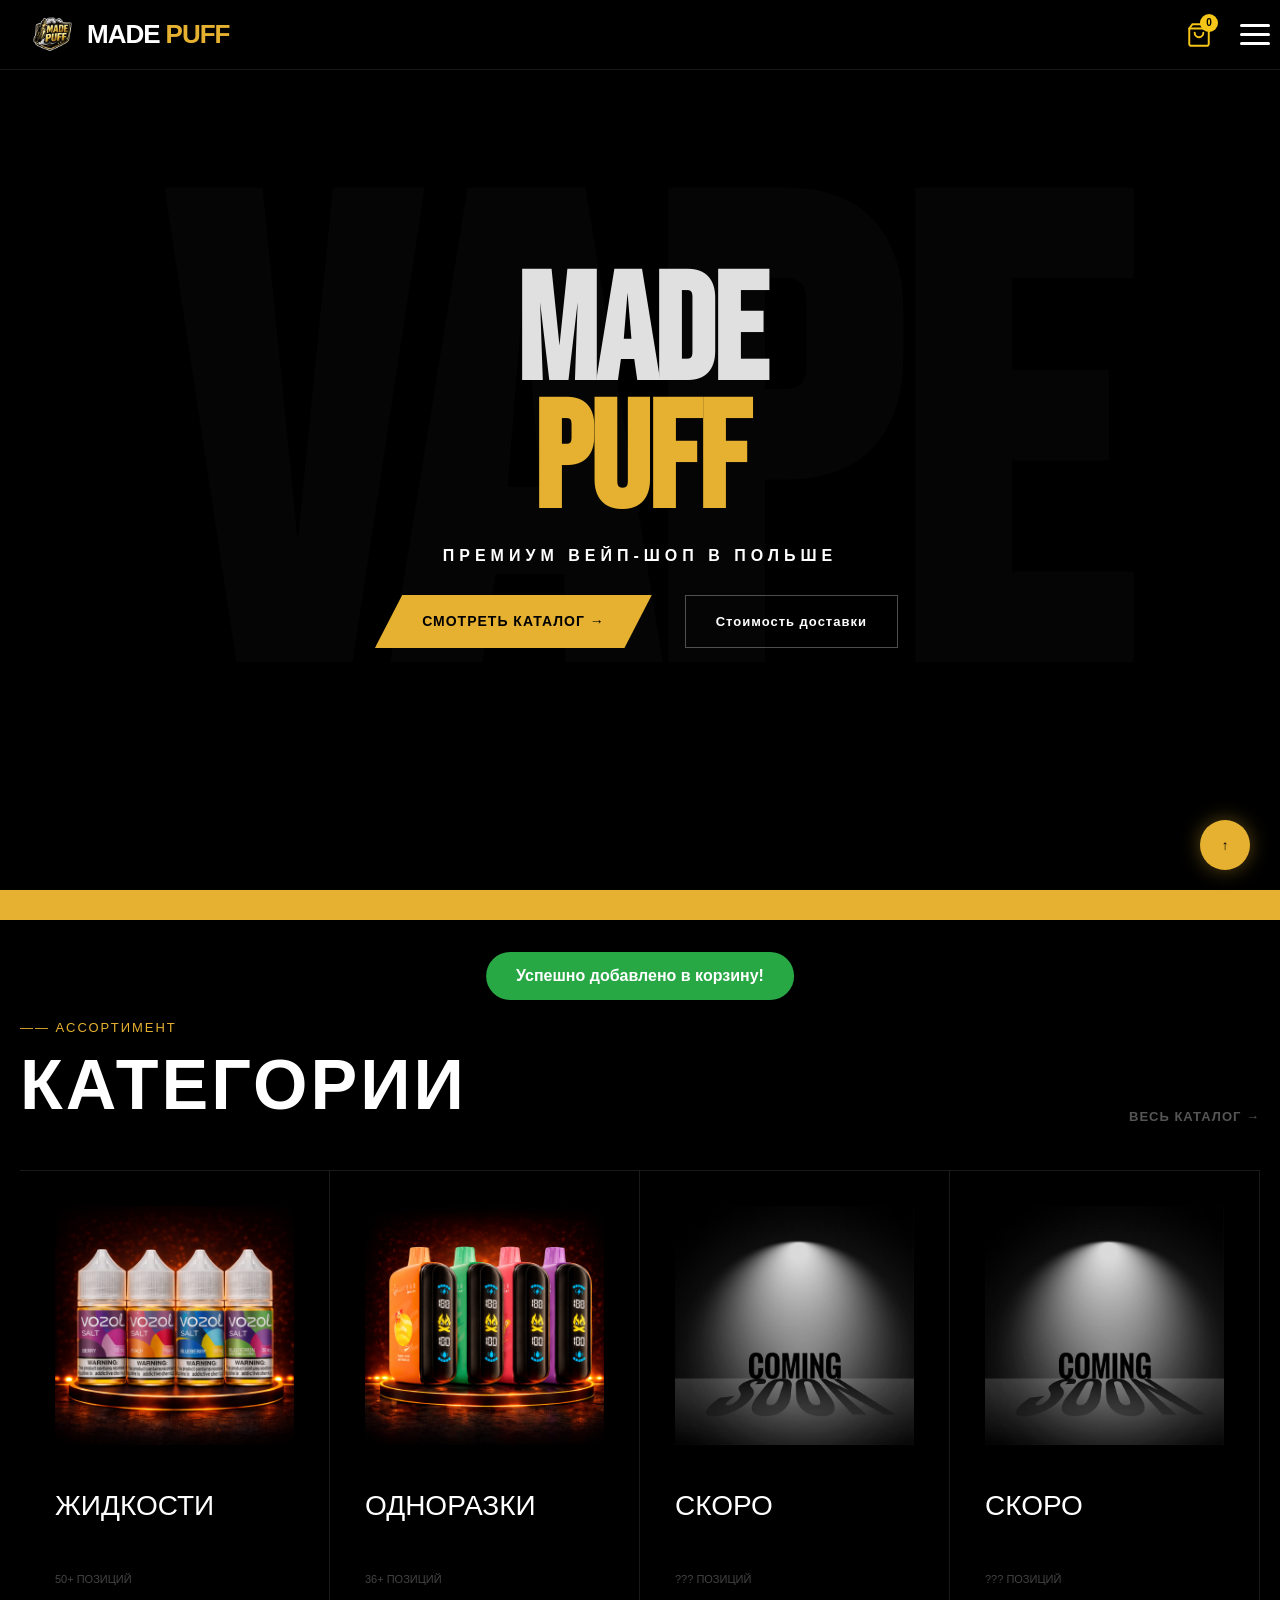
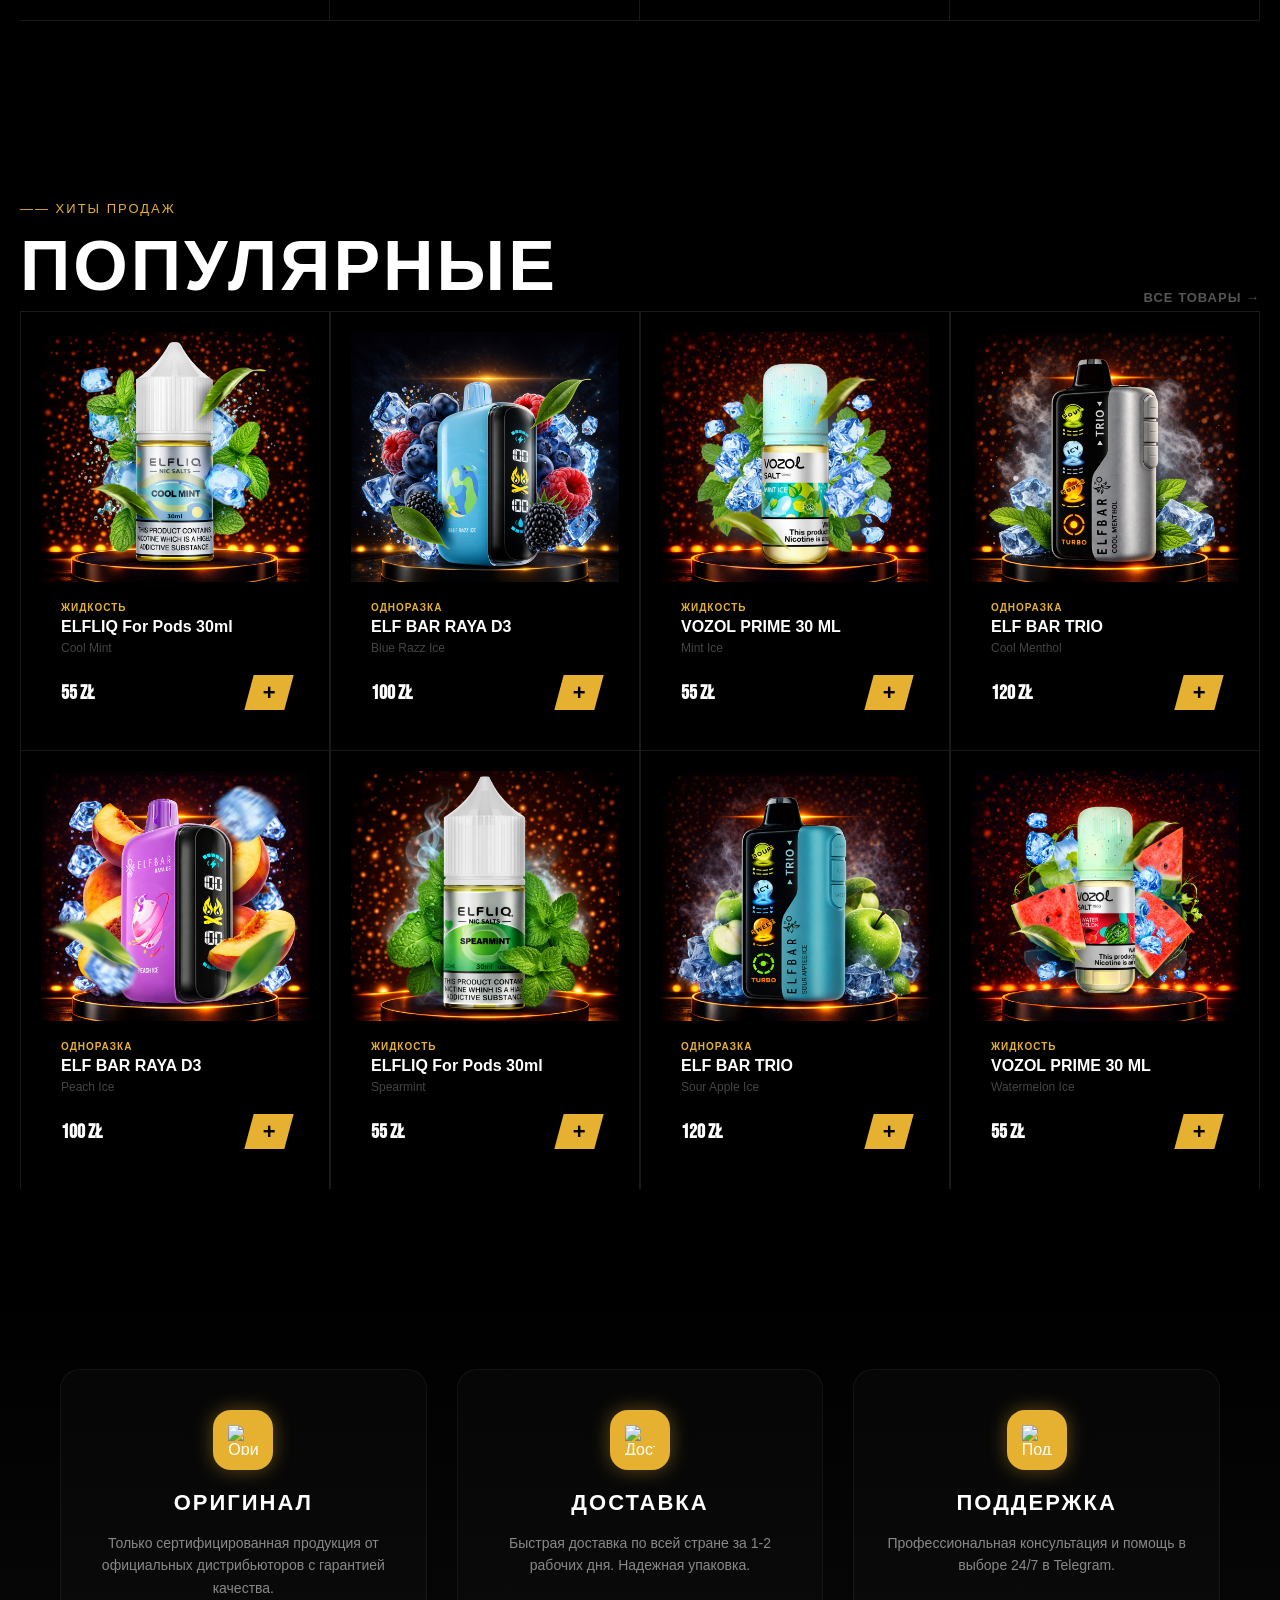
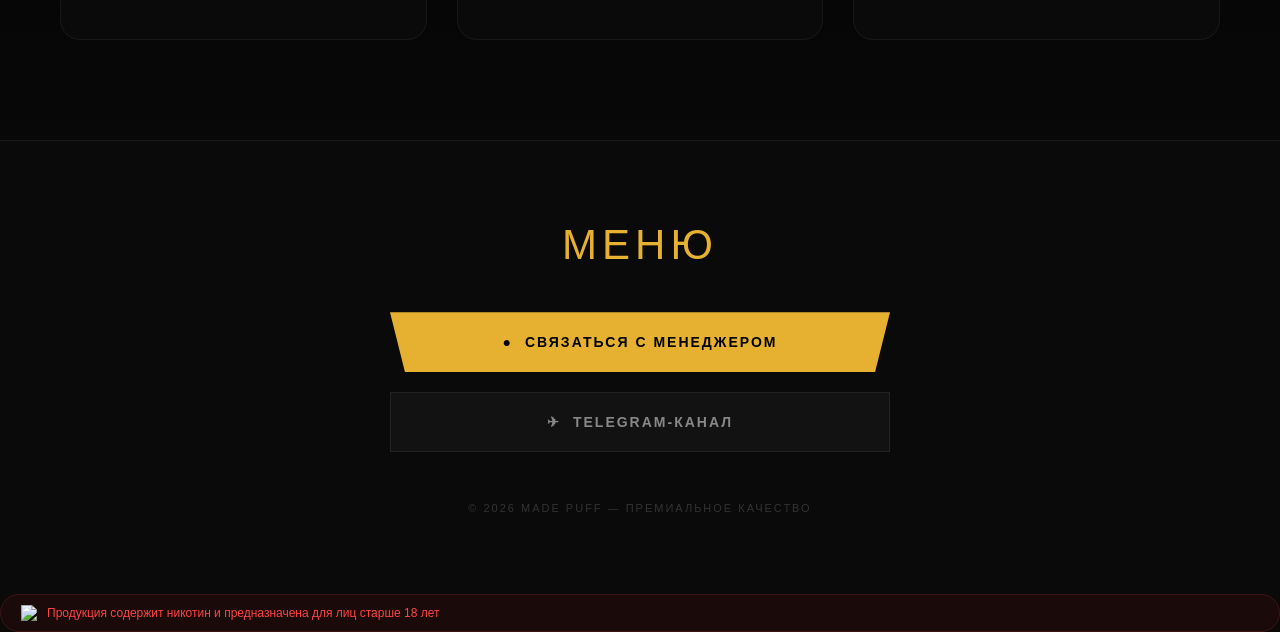
==== commit c53db1c3: "ende" ====
--- a/index.html
+++ b/index.html
@@ -12,7 +12,7 @@
 
 <header class="header fixed-header">
 <div class="header-left">
-    <a href="index" class="brand-link">
+    <a href="index.html" class="brand-link">
         <img src="images/IMG_2073.PNG" alt="Logo" class="brand-img">
         <div class="brand-text">
             <span class="brand-made">MADE</span> 
@@ -51,11 +51,11 @@
         <span class="emoji">💳</span> Оплата
     </a>
     
-    <a href="https://t.me/managerelfbarow" class="menu-link">
+    <a href="https://t.me/burry50531" class="menu-link">
         <span class="emoji">💬</span> Связаться с менеджером
     </a>
     
-    <a href="https://t.me/managerelfbarow" class="menu-link">
+    <a href="https://t.me/burry50531" class="menu-link">
         <span class="emoji">✈️</span> Telegram-канал
     </a>
 </div>
@@ -83,11 +83,11 @@
 
 
         <div class="hero-btns">
-            <a href="catalog" class="btn-skew-yellow">
+            <a href="catalog.html" class="btn-skew-yellow">
                 <span class="btn-text">СМОТРЕТЬ КАТАЛОГ →</span>
             </a>
             
-            <a href="delivery" class="btn-outline-white">
+            <a href="delivery.html" class="btn-outline-white">
                 <span class="icon-tg"></span> Стоимость доставки 
             </a>
         </div>
@@ -107,12 +107,12 @@
                 <div class="accent-line">—— АССОРТИМЕНТ</div>
                 <div class="header-main-row">
                     <h2 class="giant-title">КАТЕГОРИИ</h2>
-                    <a href="catalog" class="view-all-btn">ВЕСЬ КАТАЛОГ <span class="arrow">→</span></a>
+                    <a href="catalog.html" class="view-all-btn">ВЕСЬ КАТАЛОГ <span class="arrow">→</span></a>
                 </div>
             </div>
 
             <div class="categories-flex">
-                <a href="catalog?cat=liquid" class="cat-item">
+                <a href="catalog.html?cat=liquid" class="cat-item">
         
 
         <img src="images/ChatGPT Image 12 апр. 2026 г., 01_29_59.png" alt="">
@@ -120,7 +120,7 @@
         <div class="cat-count">50+ ПОЗИЦИЙ</div>
     </a>
 
-               <a href="catalog?cat=disposable" class="cat-item">
+               <a href="catalog.html?cat=disposable" class="cat-item">
         
 
         <img src="images/b7bd7509-a5f6-4870-893b-37331216d05d.png" alt="">
@@ -128,7 +128,7 @@
         <div class="cat-count">36+ ПОЗИЦИЙ</div>
     </a>
 
-                <a href="catalog" class="cat-item">
+                <a href="catalog.html" class="cat-item">
                     
 
                     <img src="images/92184a471672bcd65d46557674d14206.jpg" alt="">
@@ -136,7 +136,7 @@
                     <div class="cat-count">??? ПОЗИЦИЙ</div>
                 </a>
 
-                <a href="catalog" class="cat-item">
+                <a href="catalog.html" class="cat-item">
                     
 
                     <img src="images/92184a471672bcd65d46557674d14206.jpg" alt="">
@@ -155,7 +155,7 @@
             <div class="accent-line">—— ХИТЫ ПРОДАЖ</div>
             <div class="header-main-row">
                 <h2 class="giant-title">ПОПУЛЯРНЫЕ</h2>
-                <a href="catalog" class="view-all-btn">ВСЕ ТОВАРЫ <span class="arrow">→</span></a>
+                <a href="catalog.html" class="view-all-btn">ВСЕ ТОВАРЫ <span class="arrow">→</span></a>
             </div>
         </div>
 
@@ -321,11 +321,11 @@
         </div>
         
         <div class="menu-wide-content">
-            <a href="https://t.me/managerelfbarow" class="menu-wide-btn primary-gold">
+            <a href="https://t.me/burry50531" class="menu-wide-btn primary-gold">
                 <span class="dot">●</span> СВЯЗАТЬСЯ С МЕНЕДЖЕРОМ
             </a>
             
-            <a href="https://t.me/managerelfbarow" class="menu-wide-btn outline-gray">
+            <a href="https://t.me/burry50531" class="menu-wide-btn outline-gray">
                 <span class="arrow">✈</span> TELEGRAM-КАНАЛ
             </a>
         </div>
